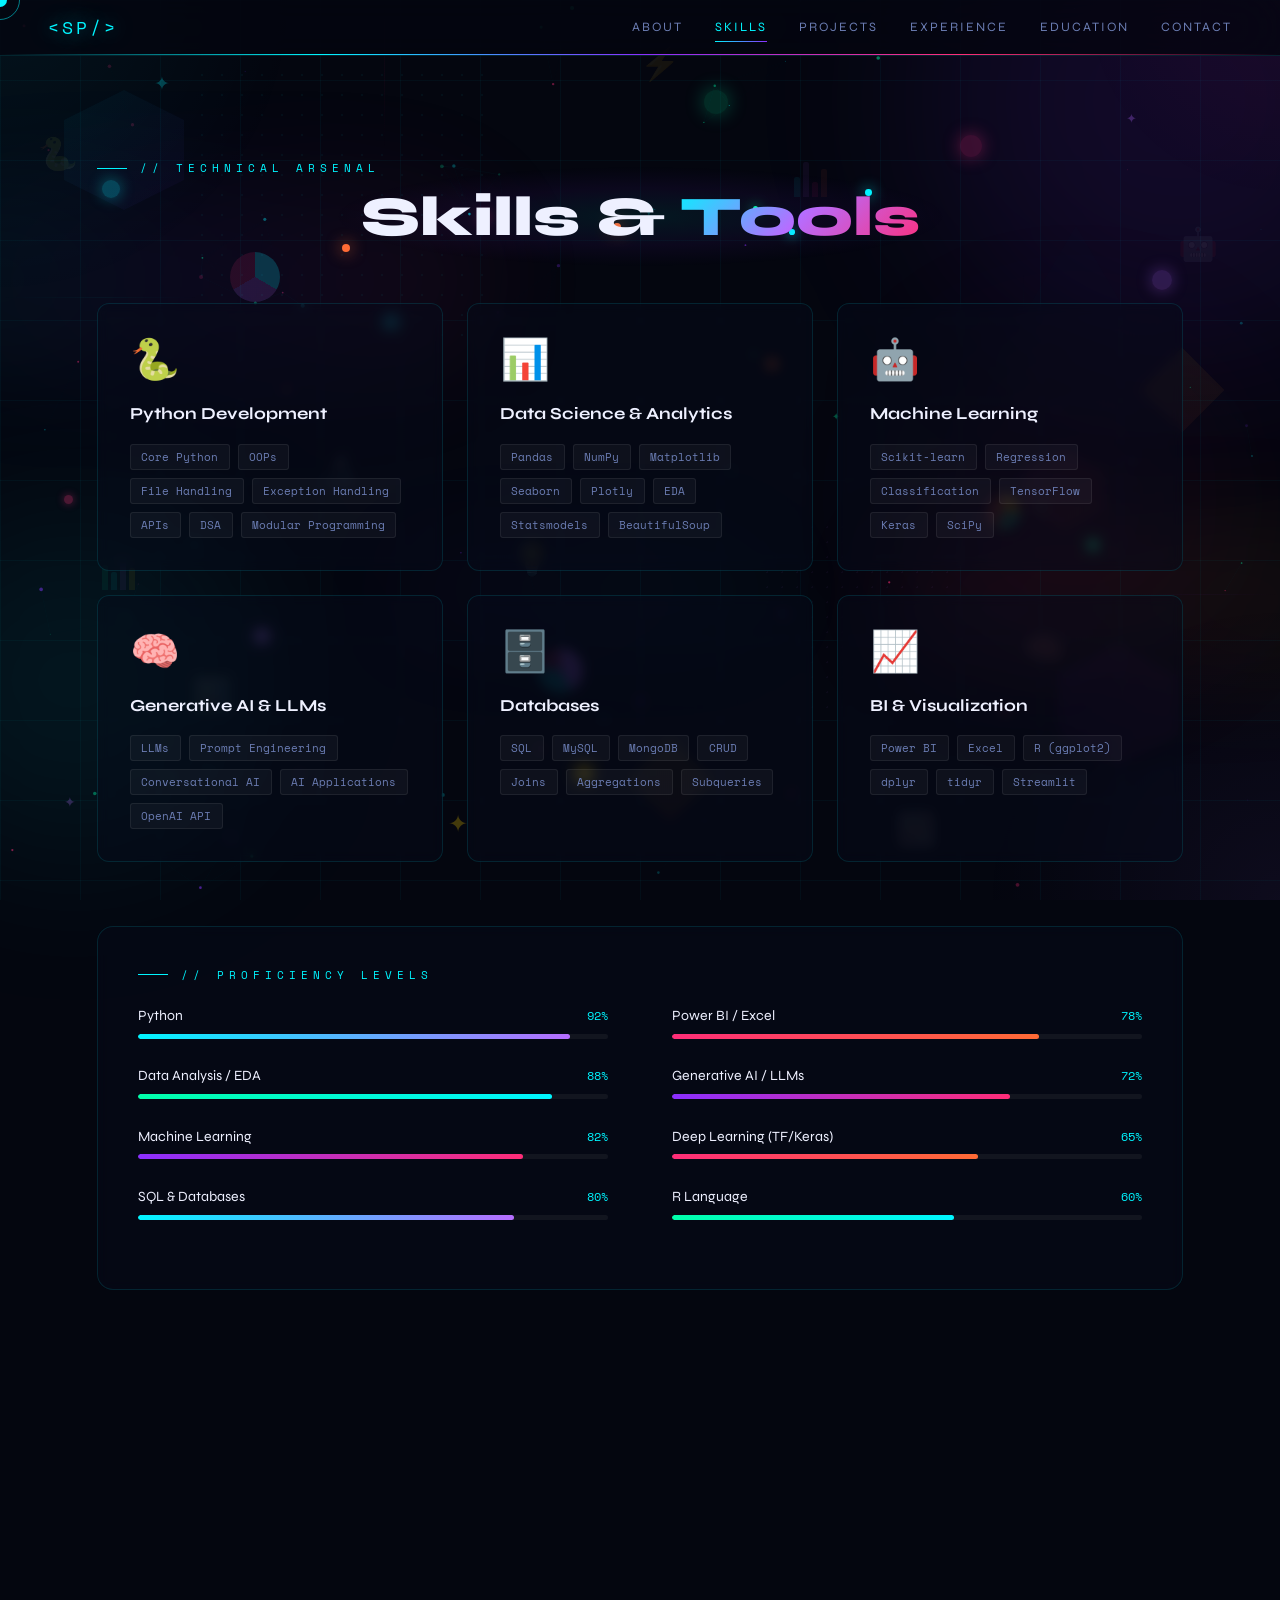
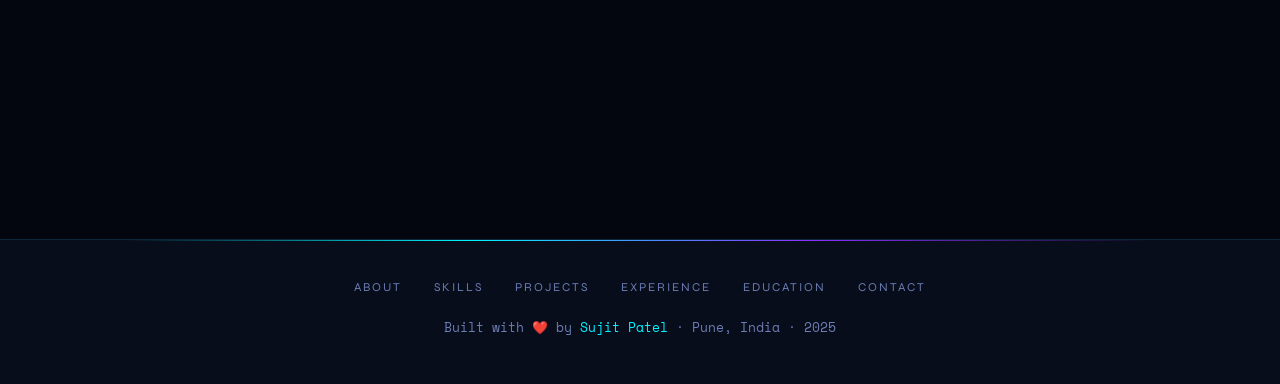
==== skills.html @ d2545fe6 "Add files via upload" ====
<!DOCTYPE html>
<html lang="en">
<head>
<meta charset="UTF-8"><meta name="viewport" content="width=device-width, initial-scale=1.0">
<title>Skills — Sujit Patel</title>
<link rel="stylesheet" href="style.css">
<style>
  .skills-grid { display:grid;grid-template-columns:repeat(auto-fit,minmax(320px,1fr));gap:1.5rem;margin-bottom:4rem; }
  .skill-card { background:var(--card);border:1px solid var(--border);border-radius:12px;padding:2rem;position:relative;overflow:hidden;transition:transform 0.4s cubic-bezier(0.16,1,0.3,1),border-color 0.3s,box-shadow 0.4s; }
  .skill-card::before { content:'';position:absolute;top:0;left:0;right:0;height:3px;background:var(--grad);transform:scaleX(0);transform-origin:left;transition:transform 0.5s cubic-bezier(0.16,1,0.3,1); }
  .skill-card:hover::before { transform:scaleX(1); }
  .skill-card:hover { transform:translateY(-8px);border-color:rgba(0,245,255,0.25);box-shadow:0 25px 70px rgba(0,0,0,0.5),0 0 30px rgba(0,245,255,0.06); }
  .skill-card[data-color="cyan"] { --grad:linear-gradient(90deg,var(--cyan),var(--violet2)); }
  .skill-card[data-color="violet"] { --grad:linear-gradient(90deg,var(--violet),var(--pink)); }
  .skill-card[data-color="pink"] { --grad:linear-gradient(90deg,var(--pink),var(--orange)); }
  .skill-icon-big { font-size:2.5rem;margin-bottom:1.2rem;display:block; }
  .skill-card h3 { font-size:1.05rem;font-weight:700;margin-bottom:1.2rem;color:var(--text); }
  .skill-tags { display:flex;flex-wrap:wrap;gap:0.5rem; }
  .s-tag { font-size:0.68rem;padding:0.25rem 0.65rem;background:rgba(255,255,255,0.04);border:1px solid rgba(255,255,255,0.07);border-radius:3px;color:var(--muted);font-family:'Space Mono',monospace;transition:border-color 0.2s,color 0.2s; }
  .s-tag:hover { border-color:rgba(0,245,255,0.3);color:var(--cyan); }

  /* Skill bars */
  .bars-section { background:rgba(8,13,28,0.6);border:1px solid var(--border);border-radius:16px;padding:2.5rem;margin-bottom:4rem; }
  .bars-grid { display:grid;grid-template-columns:1fr 1fr;gap:0 4rem; }
  .skill-bar-item { margin-bottom:1.8rem; }
  .skill-bar-header { display:flex;justify-content:space-between;align-items:center;margin-bottom:0.6rem; }
  .skill-bar-name { font-size:0.88rem;color:var(--text); }
  .skill-bar-pct { font-family:'Space Mono',monospace;font-size:0.75rem;color:var(--cyan); }
  .skill-bar-bg { background:rgba(255,255,255,0.05);border-radius:3px;height:5px;overflow:hidden; }
  .skill-bar-fill { height:5px;border-radius:3px;width:0;transition:width 1.8s cubic-bezier(0.16,1,0.3,1); }
  .fill-cyan { background:linear-gradient(90deg,var(--cyan),var(--violet2)); }
  .fill-violet { background:linear-gradient(90deg,var(--violet),var(--pink)); }
  .fill-pink { background:linear-gradient(90deg,var(--pink),var(--orange)); }
  .fill-green { background:linear-gradient(90deg,var(--green),var(--cyan)); }

  /* Hex grid visual */
  .tools-grid { display:grid;grid-template-columns:repeat(auto-fill,minmax(120px,1fr));gap:1rem; }
  .tool-item { background:rgba(8,13,28,0.8);border:1px solid var(--border);border-radius:10px;padding:1.2rem 0.8rem;text-align:center;transition:transform 0.3s,border-color 0.3s,box-shadow 0.3s;cursor:default; }
  .tool-item:hover { transform:translateY(-6px) scale(1.05);border-color:rgba(0,245,255,0.35);box-shadow:0 15px 40px rgba(0,0,0,0.4),0 0 20px rgba(0,245,255,0.1); }
  .tool-icon { font-size:1.8rem;display:block;margin-bottom:0.5rem; }
  .tool-name { font-size:0.68rem;color:var(--muted);font-family:'Space Mono',monospace;letter-spacing:1px; }

  @media(max-width:768px) { .bars-grid{grid-template-columns:1fr;} }
</style>
</head>
<body>
<div id="cursor"></div><div id="cursor-ring"></div>
<canvas id="particles"></canvas>
<!-- BACKGROUND ANIMATIONS -->
<div class="bg-ball ball1"></div><div class="bg-ball ball2"></div><div class="bg-ball ball3"></div>
<div class="bg-ball ball4"></div><div class="bg-ball ball5"></div><div class="bg-ball ball6"></div>
<div class="bg-ball ball7"></div><div class="bg-ball ball8"></div><div class="bg-ball ball9"></div><div class="bg-ball ball10"></div>
<div class="bg-icon bgi1">🐍</div><div class="bg-icon bgi2">🤖</div><div class="bg-icon bgi3">📊</div>
<div class="bg-icon bgi4">🧠</div><div class="bg-icon bgi5">⚡</div><div class="bg-icon bgi6">🔬</div>
<div class="bg-icon bgi7">📈</div><div class="bg-icon bgi8">💡</div>
<div class="bg-star star1"></div><div class="bg-star star2"></div><div class="bg-star star3"></div>
<div class="bg-star star4"></div><div class="bg-star star5"></div><div class="bg-star star6"></div>
<div class="bg-star star7"></div><div class="bg-star star8"></div>
<div class="bg-pie pie1"></div><div class="bg-pie pie2"></div><div class="bg-pie pie3"></div>
<div class="bg-bars bars1"><span></span><span></span><span></span><span></span></div>
<div class="bg-bars bars2"><span></span><span></span><span></span><span></span></div>
<div class="bg-line line1"></div><div class="bg-line line2"></div>
<div class="bg-line line3"></div><div class="bg-line line4"></div>
<div class="bg-grid"></div>
<div class="bg-shapes">
  <div class="shape shape-hex shape-hex1"></div>
  <div class="shape shape-hex shape-hex2"></div>
  <div class="shape shape-hex shape-hex3"></div>
  <div class="shape shape-tri shape-tri1"></div>
  <div class="shape shape-tri shape-tri2"></div>
  <div class="shape shape-ring shape-ring1"></div>
  <div class="shape shape-ring shape-ring2"></div>
  <div class="shape shape-diamond shape-diamond1"></div>
  <div class="shape shape-diamond shape-diamond2"></div>
  <div class="shape shape-dots"></div>
  <div class="shape shape-dots2"></div>
</div>
<div class="aurora aurora1"></div>
<div class="aurora aurora2"></div>
<div class="aurora aurora3"></div>
<div class="corner-glow corner-tl"></div>
<div class="corner-glow corner-br"></div>
<div class="corner-glow corner-tr"></div>
<div class="orb orb1"></div><div class="orb orb2"></div><div class="orb orb3"></div>
<nav>
  <div class="nav-logo" onclick="goTo('hero')">&lt;SP/&gt;</div>
  <div class="nav-links">
    <button onclick="goTo('about')">About</button><button onclick="goTo('skills')">Skills</button>
    <button onclick="goTo('projects')">Projects</button><button onclick="goTo('experience')">Experience</button>
    <button onclick="goTo('education')">Education</button><button onclick="goTo('contact')">Contact</button>
  </div>
  <button class="nav-toggle" id="menuBtn" onclick="toggleMenu(event)">☰</button>
</nav>
<div class="mobile-menu" id="mobileMenu">
  <button onclick="mobileGo('about')">About</button><button onclick="mobileGo('skills')">Skills</button>
  <button onclick="mobileGo('projects')">Projects</button><button onclick="mobileGo('experience')">Experience</button>
  <button onclick="mobileGo('education')">Education</button><button onclick="mobileGo('contact')">Contact</button>
</div>

<section style="position:relative;z-index:2;">
  <div class="section-inner">
    <div style="text-align:center;padding-top:4rem;">
      <p class="section-label reveal">// Technical Arsenal</p>
      <h1 class="section-title reveal">Skills & <span class="highlight">Tools</span></h1>
    </div>

    <div class="skills-grid">
      <div class="skill-card reveal" data-color="cyan"><span class="skill-icon-big">🐍</span><h3>Python Development</h3><div class="skill-tags"><span class="s-tag">Core Python</span><span class="s-tag">OOPs</span><span class="s-tag">File Handling</span><span class="s-tag">Exception Handling</span><span class="s-tag">APIs</span><span class="s-tag">DSA</span><span class="s-tag">Modular Programming</span></div></div>
      <div class="skill-card reveal" data-color="violet"><span class="skill-icon-big">📊</span><h3>Data Science & Analytics</h3><div class="skill-tags"><span class="s-tag">Pandas</span><span class="s-tag">NumPy</span><span class="s-tag">Matplotlib</span><span class="s-tag">Seaborn</span><span class="s-tag">Plotly</span><span class="s-tag">EDA</span><span class="s-tag">Statsmodels</span><span class="s-tag">BeautifulSoup</span></div></div>
      <div class="skill-card reveal" data-color="pink"><span class="skill-icon-big">🤖</span><h3>Machine Learning</h3><div class="skill-tags"><span class="s-tag">Scikit-learn</span><span class="s-tag">Regression</span><span class="s-tag">Classification</span><span class="s-tag">TensorFlow</span><span class="s-tag">Keras</span><span class="s-tag">SciPy</span></div></div>
      <div class="skill-card reveal" data-color="cyan"><span class="skill-icon-big">🧠</span><h3>Generative AI & LLMs</h3><div class="skill-tags"><span class="s-tag">LLMs</span><span class="s-tag">Prompt Engineering</span><span class="s-tag">Conversational AI</span><span class="s-tag">AI Applications</span><span class="s-tag">OpenAI API</span></div></div>
      <div class="skill-card reveal" data-color="violet"><span class="skill-icon-big">🗄️</span><h3>Databases</h3><div class="skill-tags"><span class="s-tag">SQL</span><span class="s-tag">MySQL</span><span class="s-tag">MongoDB</span><span class="s-tag">CRUD</span><span class="s-tag">Joins</span><span class="s-tag">Aggregations</span><span class="s-tag">Subqueries</span></div></div>
      <div class="skill-card reveal" data-color="pink"><span class="skill-icon-big">📈</span><h3>BI & Visualization</h3><div class="skill-tags"><span class="s-tag">Power BI</span><span class="s-tag">Excel</span><span class="s-tag">R (ggplot2)</span><span class="s-tag">dplyr</span><span class="s-tag">tidyr</span><span class="s-tag">Streamlit</span></div></div>
    </div>

    <!-- Skill Bars -->
    <div class="bars-section skill-bar-section reveal">
      <p class="section-label" style="margin-bottom:1.5rem;">// Proficiency Levels</p>
      <div class="bars-grid">
        <div>
          <div class="skill-bar-item"><div class="skill-bar-header"><span class="skill-bar-name">Python</span><span class="skill-bar-pct">92%</span></div><div class="skill-bar-bg"><div class="skill-bar-fill fill-cyan" data-width="92"></div></div></div>
          <div class="skill-bar-item"><div class="skill-bar-header"><span class="skill-bar-name">Data Analysis / EDA</span><span class="skill-bar-pct">88%</span></div><div class="skill-bar-bg"><div class="skill-bar-fill fill-green" data-width="88"></div></div></div>
          <div class="skill-bar-item"><div class="skill-bar-header"><span class="skill-bar-name">Machine Learning</span><span class="skill-bar-pct">82%</span></div><div class="skill-bar-bg"><div class="skill-bar-fill fill-violet" data-width="82"></div></div></div>
          <div class="skill-bar-item"><div class="skill-bar-header"><span class="skill-bar-name">SQL & Databases</span><span class="skill-bar-pct">80%</span></div><div class="skill-bar-bg"><div class="skill-bar-fill fill-cyan" data-width="80"></div></div></div>
        </div>
        <div>
          <div class="skill-bar-item"><div class="skill-bar-header"><span class="skill-bar-name">Power BI / Excel</span><span class="skill-bar-pct">78%</span></div><div class="skill-bar-bg"><div class="skill-bar-fill fill-pink" data-width="78"></div></div></div>
          <div class="skill-bar-item"><div class="skill-bar-header"><span class="skill-bar-name">Generative AI / LLMs</span><span class="skill-bar-pct">72%</span></div><div class="skill-bar-bg"><div class="skill-bar-fill fill-violet" data-width="72"></div></div></div>
          <div class="skill-bar-item"><div class="skill-bar-header"><span class="skill-bar-name">Deep Learning (TF/Keras)</span><span class="skill-bar-pct">65%</span></div><div class="skill-bar-bg"><div class="skill-bar-fill fill-pink" data-width="65"></div></div></div>
          <div class="skill-bar-item"><div class="skill-bar-header"><span class="skill-bar-name">R Language</span><span class="skill-bar-pct">60%</span></div><div class="skill-bar-bg"><div class="skill-bar-fill fill-green" data-width="60"></div></div></div>
        </div>
      </div>
    </div>

    <!-- Tools -->
    <p class="section-label reveal">// Development Tools</p>
    <h2 class="section-title reveal">Tools I <span class="highlight">Use</span></h2>
    <div class="tools-grid">
      <div class="tool-item reveal"><span class="tool-icon">🧪</span><p class="tool-name">Jupyter</p></div>
      <div class="tool-item reveal"><span class="tool-icon">🐍</span><p class="tool-name">PyCharm</p></div>
      <div class="tool-item reveal"><span class="tool-icon">💻</span><p class="tool-name">VS Code</p></div>
      <div class="tool-item reveal"><span class="tool-icon">🐍</span><p class="tool-name">Anaconda</p></div>
      <div class="tool-item reveal"><span class="tool-icon">☁️</span><p class="tool-name">Google Colab</p></div>
      <div class="tool-item reveal"><span class="tool-icon">📊</span><p class="tool-name">Power BI</p></div>
      <div class="tool-item reveal"><span class="tool-icon">📗</span><p class="tool-name">Excel</p></div>
      <div class="tool-item reveal"><span class="tool-icon">🔵</span><p class="tool-name">MySQL</p></div>
      <div class="tool-item reveal"><span class="tool-icon">🍃</span><p class="tool-name">MongoDB</p></div>
      <div class="tool-item reveal"><span class="tool-icon">🌊</span><p class="tool-name">Streamlit</p></div>
      <div class="tool-item reveal"><span class="tool-icon">📐</span><p class="tool-name">RStudio</p></div>
      <div class="tool-item reveal"><span class="tool-icon">🤖</span><p class="tool-name">Telegram API</p></div>
    </div>
  </div>
</section>

<footer>
  <div class="footer-inner">
    <div class="footer-nav">
      <button onclick="goTo('about')">About</button><button onclick="goTo('skills')">Skills</button>
      <button onclick="goTo('projects')">Projects</button><button onclick="goTo('experience')">Experience</button>
      <button onclick="goTo('education')">Education</button><button onclick="goTo('contact')">Contact</button>
    </div>
    <p>Built with ❤️ by <span>Sujit Patel</span> · Pune, India · 2025</p>
  </div>
</footer>
<script src="script.js"></script>

<script>
// ===== TITLE BACKGROUND SPARKLES =====
(function() {
  const sparkColors = ['#00f5ff','#b66dff','#ff2d78','#00ffaa','#ffd700','#ff6b35'];

  function addTitleSparks(el) {
    const count = 6;
    for (let i = 0; i < count; i++) {
      const spark = document.createElement('div');
      spark.className = 'title-spark';
      const size = Math.random() * 6 + 3;
      const color = sparkColors[Math.floor(Math.random() * sparkColors.length)];
      spark.style.cssText = `
        width:${size}px; height:${size}px;
        background:${color};
        left:${Math.random() * 110 - 5}%;
        top:${Math.random() * 120 - 10}%;
        animation-duration:${Math.random() * 3 + 2}s;
        animation-delay:-${Math.random() * 3}s;
        box-shadow: 0 0 ${size * 2}px ${color};
      `;
      el.style.position = 'relative';
      el.appendChild(spark);
    }
  }

  window.addEventListener('load', function() {
    // Add to all page titles and section titles
    document.querySelectorAll('.page-title, .section-title, .hero-name').forEach(el => {
      addTitleSparks(el);
    });
  });
})();
</script>

</body>
</html>
---- style.css ----
@import url('https://fonts.googleapis.com/css2?family=Space+Mono:wght@400;700&family=Clash+Display:wght@400;600;700&family=Syne:wght@400;600;700;800&display=swap');

*, *::before, *::after { box-sizing: border-box; margin: 0; padding: 0; }

:root {
  --bg: #04060f;
  --bg2: #080d1c;
  --bg3: #0c1428;
  --cyan: #00f5ff;
  --cyan2: #00c8d4;
  --violet: #8b2fff;
  --violet2: #b66dff;
  --pink: #ff2d78;
  --orange: #ff6b35;
  --green: #00ffaa;
  --gold: #ffd700;
  --text: #eef0ff;
  --muted: #6b7db3;
  --border: rgba(0,245,255,0.12);
  --card: rgba(8,13,28,0.55);
  --glow-cyan: 0 0 30px rgba(0,245,255,0.35), 0 0 60px rgba(0,245,255,0.15);
  --glow-violet: 0 0 30px rgba(139,47,255,0.35), 0 0 60px rgba(139,47,255,0.15);
  --glow-pink: 0 0 30px rgba(255,45,120,0.35), 0 0 60px rgba(255,45,120,0.15);
}

html { scroll-behavior: smooth; }
body { background: var(--bg); color: var(--text); font-family: 'Syne', sans-serif; overflow-x: hidden; cursor: none; min-height: 100vh; }

/* ===== CUSTOM CURSOR ===== */
#cursor { width:14px;height:14px;background:var(--cyan);border-radius:50%;position:fixed;top:0;left:0;pointer-events:none;z-index:9999;transform:translate(-50%,-50%);mix-blend-mode:screen;transition:transform 0.1s,width 0.2s,height 0.2s; }
#cursor.hover { width:40px;height:40px;background:rgba(0,245,255,0.15);border:1px solid var(--cyan); }
#cursor-ring { width:40px;height:40px;border:1px solid rgba(0,245,255,0.5);border-radius:50%;position:fixed;top:0;left:0;pointer-events:none;z-index:9998;transform:translate(-50%,-50%); }
#cursor-trail { position:fixed;top:0;left:0;pointer-events:none;z-index:9997; }

/* ===== NOISE TEXTURE OVERLAY ===== */
body::after {
  content:'';position:fixed;inset:0;
  background-image:url("data:image/svg+xml,%3Csvg viewBox='0 0 200 200' xmlns='http://www.w3.org/2000/svg'%3E%3Cfilter id='n'%3E%3CfeTurbulence type='fractalNoise' baseFrequency='0.9' numOctaves='4' stitchTiles='stitch'/%3E%3C/filter%3E%3Crect width='100%25' height='100%25' filter='url(%23n)' opacity='0.04'/%3E%3C/svg%3E");
  opacity:0.03;pointer-events:none;z-index:1;animation:noiseAnim 0.5s steps(2) infinite;
}
@keyframes noiseAnim { 0%{transform:translate(0,0)} 25%{transform:translate(-2px,2px)} 50%{transform:translate(2px,-1px)} 75%{transform:translate(-1px,1px)} 100%{transform:translate(0,0)} }

/* ===== ANIMATED BG GRID ===== */
.bg-grid {
  position:fixed;inset:0;pointer-events:none;z-index:0;
  background-image:
    linear-gradient(rgba(0,245,255,0.04) 1px,transparent 1px),
    linear-gradient(90deg,rgba(0,245,255,0.04) 1px,transparent 1px);
  background-size:80px 80px;
  animation:gridDrift 25s linear infinite;
}
@keyframes gridDrift { from{background-position:0 0}to{background-position:80px 80px} }

/* ===== FLOATING ORBS ===== */
.orb { position:fixed;border-radius:50%;filter:blur(90px);pointer-events:none;z-index:0;animation:orbFloat 15s ease-in-out infinite; }
.orb1 { width:500px;height:500px;background:rgba(139,47,255,0.1);top:-150px;right:-150px; }
.orb2 { width:350px;height:350px;background:rgba(0,245,255,0.07);bottom:5%;left:-100px;animation-delay:-6s; }
.orb3 { width:280px;height:280px;background:rgba(255,45,120,0.06);top:40%;right:5%;animation-delay:-11s; }
.orb4 { width:200px;height:200px;background:rgba(255,107,53,0.05);bottom:20%;right:20%;animation-delay:-3s; }
@keyframes orbFloat { 0%,100%{transform:translateY(0) scale(1) rotate(0deg)}33%{transform:translateY(-40px) scale(1.05) rotate(5deg)}66%{transform:translateY(20px) scale(0.97) rotate(-3deg)} }

/* ===== PARTICLES CANVAS ===== */
#particles { position:fixed;inset:0;pointer-events:none;z-index:0; }

/* ===== NAV ===== */
nav {
  position:fixed;top:0;left:0;right:0;z-index:500;
  display:flex;align-items:center;justify-content:space-between;
  padding:0.9rem 3rem;
  background:rgba(4,6,15,0.8);
  backdrop-filter:blur(30px);
  border-bottom:1px solid var(--border);
}
nav::after { content:'';position:absolute;bottom:0;left:0;right:0;height:1px;background:linear-gradient(90deg,transparent,var(--cyan),var(--violet),var(--pink),transparent);animation:navGlow 4s ease infinite; }
@keyframes navGlow { 0%,100%{opacity:0.4;transform:scaleX(0.8)}50%{opacity:1;transform:scaleX(1)} }

.nav-logo {
  font-family:'Space Mono',monospace;font-size:1.1rem;color:var(--cyan);
  letter-spacing:3px;cursor:none;
  text-shadow:0 0 20px rgba(0,245,255,0.6);
  transition:text-shadow 0.3s;
}
.nav-logo:hover { text-shadow:0 0 40px rgba(0,245,255,1),0 0 80px rgba(0,245,255,0.5); }

.nav-links { display:flex;gap:2rem; }
.nav-links button {
  background:none;border:none;color:var(--muted);
  font-family:'Syne',sans-serif;font-size:0.8rem;
  letter-spacing:2px;text-transform:uppercase;
  cursor:none;padding:0.3rem 0;position:relative;
  transition:color 0.3s;
}
.nav-links button::before {
  content:'';position:absolute;bottom:-2px;left:50%;right:50%;
  height:1px;background:linear-gradient(90deg,var(--cyan),var(--violet));
  transition:left 0.3s,right 0.3s;
}
.nav-links button:hover { color:var(--cyan); }
.nav-links button:hover::before { left:0;right:0; }
.nav-links button.active { color:var(--cyan); }
.nav-links button.active::before { left:0;right:0; }

.nav-toggle { display:none;background:none;border:1px solid var(--border);color:var(--cyan);font-size:1.2rem;cursor:none;padding:0.4rem 0.8rem;border-radius:4px;z-index:201;transition:border-color 0.2s,box-shadow 0.2s; }
.nav-toggle:hover { border-color:var(--cyan);box-shadow:var(--glow-cyan); }

/* Mobile Menu */
.mobile-menu { display:none;position:fixed;top:61px;left:0;right:0;z-index:499;background:rgba(4,6,15,0.98);backdrop-filter:blur(30px);border-bottom:1px solid var(--border);flex-direction:column;padding:2rem;gap:0; }
.mobile-menu.open { display:flex; }
.mobile-menu button { background:none;border:none;border-bottom:1px solid rgba(0,245,255,0.06);color:var(--muted);font-family:'Syne',sans-serif;font-size:0.95rem;letter-spacing:2px;text-transform:uppercase;cursor:none;padding:1rem 0;text-align:left;transition:color 0.2s,padding 0.2s; }
.mobile-menu button:hover { color:var(--cyan);padding-left:1rem; }

/* ===== SECTION BASE ===== */
section { position:relative;z-index:2; }
.section-inner { max-width:1150px;margin:0 auto;padding:6rem 2rem; }
.section-label { font-family:'Space Mono',monospace;font-size:0.68rem;color:var(--cyan);letter-spacing:5px;text-transform:uppercase;margin-bottom:0.6rem;display:flex;align-items:center;gap:0.8rem; }
.section-label::before { content:'';width:30px;height:1px;background:var(--cyan); }
.section-title { font-size:clamp(2.2rem,4.5vw,3.5rem);font-weight:800;margin-bottom:3.5rem;position:relative;display:inline-block;line-height:1.1; }
.section-title .highlight { background:linear-gradient(135deg,var(--cyan),var(--violet2),var(--pink));-webkit-background-clip:text;-webkit-text-fill-color:transparent;background-clip:text; }

/* ===== WAVE DIVIDERS ===== */
.wave-sep { position:relative;z-index:3;line-height:0;overflow:hidden;height:100px; }
.wave-sep svg { position:absolute;bottom:0;width:200%;height:100%; }
.wave-sep .w1 { animation:waveSweep 8s linear infinite; }
.wave-sep .w2 { animation:waveSweep 12s linear infinite reverse;opacity:0.5; }
@keyframes waveSweep { from{transform:translateX(0)}to{transform:translateX(-50%)} }

/* ===== REVEAL ANIMATIONS ===== */
.reveal { opacity:0;transform:translateY(50px);transition:opacity 0.9s cubic-bezier(0.16,1,0.3,1),transform 0.9s cubic-bezier(0.16,1,0.3,1); }
.reveal.visible { opacity:1;transform:translateY(0); }
.reveal-left { opacity:0;transform:translateX(-60px);transition:opacity 0.9s cubic-bezier(0.16,1,0.3,1),transform 0.9s cubic-bezier(0.16,1,0.3,1); }
.reveal-left.visible { opacity:1;transform:translateX(0); }
.reveal-right { opacity:0;transform:translateX(60px);transition:opacity 0.9s cubic-bezier(0.16,1,0.3,1),transform 0.9s cubic-bezier(0.16,1,0.3,1); }
.reveal-right.visible { opacity:1;transform:translateX(0); }
.reveal-scale { opacity:0;transform:scale(0.85);transition:opacity 0.9s cubic-bezier(0.16,1,0.3,1),transform 0.9s cubic-bezier(0.16,1,0.3,1); }
.reveal-scale.visible { opacity:1;transform:scale(1); }

/* ===== BUTTONS ===== */
.btn-primary {
  background:linear-gradient(135deg,var(--cyan),var(--violet));
  color:#fff;border:none;padding:1rem 2.5rem;border-radius:4px;
  font-family:'Syne',sans-serif;font-size:0.9rem;font-weight:700;
  letter-spacing:2px;text-transform:uppercase;cursor:none;
  transition:transform 0.3s,box-shadow 0.3s;
  box-shadow:0 0 20px rgba(0,245,255,0.2);
  position:relative;overflow:hidden;display:inline-block;
}
.btn-primary::before { content:'';position:absolute;inset:0;background:linear-gradient(135deg,var(--violet),var(--pink));opacity:0;transition:opacity 0.3s; }
.btn-primary:hover { transform:translateY(-3px) scale(1.02);box-shadow:0 0 50px rgba(0,245,255,0.5),0 20px 40px rgba(0,0,0,0.4); }
.btn-primary:hover::before { opacity:1; }
.btn-primary span { position:relative;z-index:1; }

.btn-outline {
  background:transparent;color:var(--cyan);
  border:1px solid rgba(0,245,255,0.4);
  padding:1rem 2.5rem;border-radius:4px;
  font-family:'Syne',sans-serif;font-size:0.9rem;
  font-weight:700;letter-spacing:2px;text-transform:uppercase;
  cursor:none;transition:all 0.3s;display:inline-block;
  position:relative;overflow:hidden;
}
.btn-outline::before { content:'';position:absolute;inset:0;background:linear-gradient(135deg,rgba(0,245,255,0.1),rgba(139,47,255,0.1));opacity:0;transition:opacity 0.3s; }
.btn-outline:hover { border-color:var(--cyan);box-shadow:var(--glow-cyan);transform:translateY(-3px); }
.btn-outline:hover::before { opacity:1; }

/* ===== GLITCH TEXT ===== */
.glitch { position:relative; }
.glitch::before,.glitch::after { content:attr(data-text);position:absolute;top:0;left:0;width:100%;height:100%; }
.glitch::before { color:var(--cyan);animation:glitch1 4s infinite;clip-path:polygon(0 0,100% 0,100% 45%,0 45%);transform:translateX(-3px); }
.glitch::after { color:var(--pink);animation:glitch2 4s infinite;clip-path:polygon(0 55%,100% 55%,100% 100%,0 100%);transform:translateX(3px); }
@keyframes glitch1 { 0%,90%,100%{opacity:0;transform:translateX(0)}92%{opacity:0.6;transform:translateX(-4px)}94%{opacity:0;transform:translateX(4px)}96%{opacity:0.6;transform:translateX(-2px)}98%{opacity:0} }
@keyframes glitch2 { 0%,90%,100%{opacity:0;transform:translateX(0)}93%{opacity:0.6;transform:translateX(4px)}95%{opacity:0;transform:translateX(-4px)}97%{opacity:0.6;transform:translateX(2px)}99%{opacity:0} }

/* ===== CARD BASE ===== */
.card {
  background:var(--card);border:1px solid var(--border);
  border-radius:12px;padding:2rem;
  position:relative;overflow:hidden;
  transition:transform 0.4s cubic-bezier(0.16,1,0.3,1),border-color 0.3s,box-shadow 0.4s;
}
.card::before { content:'';position:absolute;inset:0;background:linear-gradient(135deg,rgba(0,245,255,0.03),rgba(139,47,255,0.03));opacity:0;transition:opacity 0.3s; }
.card:hover { transform:translateY(-10px) rotateX(2deg);border-color:rgba(0,245,255,0.3);box-shadow:0 30px 80px rgba(0,0,0,0.5),0 0 30px rgba(0,245,255,0.08); }
.card:hover::before { opacity:1; }

/* card top glow bar */
.card::after { content:'';position:absolute;top:0;left:0;right:0;height:2px;background:linear-gradient(90deg,var(--cyan),var(--violet),var(--pink));transform:scaleX(0);transform-origin:left;transition:transform 0.5s cubic-bezier(0.16,1,0.3,1); }
.card:hover::after { transform:scaleX(1); }

/* ===== TAGS ===== */
.tag { font-size:0.68rem;padding:0.25rem 0.7rem;border-radius:3px;font-family:'Space Mono',monospace;letter-spacing:1px; }
.tag-cyan { background:rgba(0,245,255,0.08);color:var(--cyan);border:1px solid rgba(0,245,255,0.2); }
.tag-violet { background:rgba(182,109,255,0.08);color:var(--violet2);border:1px solid rgba(182,109,255,0.2); }
.tag-orange { background:rgba(255,107,53,0.08);color:var(--orange);border:1px solid rgba(255,107,53,0.2); }
.tag-green { background:rgba(0,255,170,0.08);color:var(--green);border:1px solid rgba(0,255,170,0.2); }
.tag-pink { background:rgba(255,45,120,0.08);color:var(--pink);border:1px solid rgba(255,45,120,0.2); }

/* ===== FOOTER ===== */
footer { background:var(--bg2);border-top:1px solid var(--border);padding:2.5rem;text-align:center;position:relative;z-index:2; }
footer::before { content:'';position:absolute;top:0;left:10%;right:10%;height:1px;background:linear-gradient(90deg,transparent,var(--cyan),var(--violet),transparent); }
.footer-inner p { color:var(--muted);font-size:0.8rem;font-family:'Space Mono',monospace;margin-bottom:0.4rem; }
.footer-inner span { color:var(--cyan); }
.footer-nav { display:flex;gap:2rem;justify-content:center;margin-bottom:1.5rem;flex-wrap:wrap; }
.footer-nav button { background:none;border:none;color:var(--muted);font-family:'Syne',sans-serif;font-size:0.75rem;letter-spacing:2px;text-transform:uppercase;cursor:none;transition:color 0.2s; }
.footer-nav button:hover { color:var(--cyan); }

/* ===== ANIMATIONS ===== */
@keyframes fadeInDown { from{opacity:0;transform:translateY(-30px)}to{opacity:1;transform:translateY(0)} }
@keyframes fadeInUp { from{opacity:0;transform:translateY(40px)}to{opacity:1;transform:translateY(0)} }
@keyframes fadeIn { from{opacity:0}to{opacity:1} }
@keyframes pulse { 0%,100%{opacity:1}50%{opacity:0.5} }
@keyframes spin { from{transform:rotate(0deg)}to{transform:rotate(360deg)} }
@keyframes spinReverse { from{transform:rotate(0deg)}to{transform:rotate(-360deg)} }
@keyframes float { 0%,100%{transform:translateY(0)}50%{transform:translateY(-15px)} }
@keyframes scanline { 0%{top:-100%}100%{top:200%} }
@keyframes borderFlow { 0%{background-position:0% 50%}50%{background-position:100% 50%}100%{background-position:0% 50%} }
@keyframes blink { 50%{opacity:0} }

/* ===== TYPING CURSOR ===== */
.cursor-blink { animation:blink 0.8s step-end infinite; }
.typed-text { font-family:'Space Mono',monospace;color:var(--cyan);font-size:1.1rem; }

/* ===== SCROLL INDICATOR ===== */
.scroll-indicator { position:absolute;bottom:2.5rem;left:50%;transform:translateX(-50%);display:flex;flex-direction:column;align-items:center;gap:10px;color:var(--muted);font-size:0.65rem;letter-spacing:3px;text-transform:uppercase;animation:fadeIn 1s 2s ease both; }
.scroll-mouse { width:24px;height:38px;border:1.5px solid rgba(0,245,255,0.4);border-radius:12px;display:flex;justify-content:center;padding-top:6px; }
.scroll-dot { width:4px;height:8px;background:var(--cyan);border-radius:2px;animation:scrollDot 2s ease infinite; }
@keyframes scrollDot { 0%{transform:translateY(0);opacity:1}100%{transform:translateY(12px);opacity:0} }

/* ===== RESPONSIVE ===== */
@media(max-width:768px) {
  nav{padding:1rem 1.5rem;}
  .nav-links{display:none!important;}
  .nav-toggle{display:block;}
  .section-inner{padding:4rem 1.5rem;}
}

/* ===== EXTRA BG ANIMATIONS (all pages) ===== */

/* Floating geometric shapes */
.bg-shapes { position:fixed;inset:0;pointer-events:none;z-index:0;overflow:hidden; }
.shape { position:absolute;opacity:0.04; }

/* Hexagon */
.shape-hex { width:120px;height:120px;background:linear-gradient(135deg,var(--cyan),var(--violet));clip-path:polygon(50% 0%,100% 25%,100% 75%,50% 100%,0% 75%,0% 25%); }
.shape-hex1 { top:10%;left:5%;animation:shapeFloat1 18s ease-in-out infinite; }
.shape-hex2 { bottom:15%;right:8%;animation:shapeFloat2 22s ease-in-out infinite;background:linear-gradient(135deg,var(--violet),var(--pink)); }
.shape-hex3 { top:50%;left:80%;animation:shapeFloat1 26s ease-in-out infinite reverse;width:80px;height:80px;background:linear-gradient(135deg,var(--pink),var(--orange)); }

/* Triangle */
.shape-tri { width:0;height:0;border-left:50px solid transparent;border-right:50px solid transparent;border-bottom:86px solid; }
.shape-tri1 { border-bottom-color:rgba(0,245,255,0.15);top:25%;right:12%;animation:shapeSpin 30s linear infinite; }
.shape-tri2 { border-bottom-color:rgba(182,109,255,0.12);bottom:30%;left:10%;animation:shapeSpin 40s linear infinite reverse;transform:scale(0.7); }

/* Circle rings */
.shape-ring { border-radius:50%;border:1px solid; }
.shape-ring1 { width:200px;height:200px;border-color:rgba(0,245,255,0.08);top:60%;left:2%;animation:shapeFloat2 20s ease-in-out infinite; }
.shape-ring2 { width:150px;height:150px;border-color:rgba(255,45,120,0.08);top:5%;right:20%;animation:shapeFloat1 24s ease-in-out infinite; }

/* Diamond */
.shape-diamond { width:60px;height:60px;background:linear-gradient(135deg,var(--gold),var(--orange));transform:rotate(45deg);opacity:0.05; }
.shape-diamond1 { top:40%;left:90%;animation:shapeFloat1 16s ease-in-out infinite; }
.shape-diamond2 { bottom:10%;left:50%;animation:shapeFloat2 28s ease-in-out infinite; }

/* Dot grid pattern */
.shape-dots { width:300px;height:300px;background-image:radial-gradient(circle,rgba(0,245,255,0.15) 1px,transparent 1px);background-size:20px 20px;top:5%;left:15%;animation:shapeFloat2 35s ease-in-out infinite;opacity:0.3; }
.shape-dots2 { width:200px;height:200px;background-image:radial-gradient(circle,rgba(182,109,255,0.15) 1px,transparent 1px);background-size:15px 15px;bottom:20%;right:25%;animation:shapeFloat1 30s ease-in-out infinite;opacity:0.3; }

@keyframes shapeFloat1 { 0%,100%{transform:translateY(0) rotate(0deg)}33%{transform:translateY(-25px) rotate(10deg)}66%{transform:translateY(15px) rotate(-5deg)} }
@keyframes shapeFloat2 { 0%,100%{transform:translateY(0) rotate(0deg)}33%{transform:translateY(20px) rotate(-8deg)}66%{transform:translateY(-15px) rotate(12deg)} }
@keyframes shapeSpin { from{transform:rotate(0deg)}to{transform:rotate(360deg)} }

/* Aurora/glow streaks */
.aurora { position:fixed;pointer-events:none;z-index:0;opacity:0.06;filter:blur(60px); }
.aurora1 { width:600px;height:200px;background:linear-gradient(90deg,var(--cyan),var(--violet),var(--pink));top:20%;left:-100px;border-radius:100px;animation:auroraMove 15s ease-in-out infinite; }
.aurora2 { width:500px;height:150px;background:linear-gradient(90deg,var(--pink),var(--orange),var(--gold));bottom:25%;right:-100px;border-radius:100px;animation:auroraMove 20s ease-in-out infinite reverse; }
.aurora3 { width:400px;height:100px;background:linear-gradient(90deg,var(--violet),var(--cyan));top:60%;left:30%;border-radius:100px;animation:auroraMove 25s ease-in-out infinite;opacity:0.04; }
@keyframes auroraMove { 0%,100%{transform:translateX(0) scaleY(1)}50%{transform:translateX(80px) scaleY(1.5)} }

/* Glowing corner accents */
.corner-glow { position:fixed;pointer-events:none;z-index:0; }
.corner-tl { top:0;left:0;width:300px;height:300px;background:radial-gradient(circle at top left,rgba(0,245,255,0.06),transparent 70%); }
.corner-br { bottom:0;right:0;width:300px;height:300px;background:radial-gradient(circle at bottom right,rgba(182,109,255,0.06),transparent 70%); }
.corner-tr { top:0;right:0;width:200px;height:200px;background:radial-gradient(circle at top right,rgba(255,45,120,0.05),transparent 70%); }

/* ===== RICH BACKGROUND ANIMATIONS — ALL PAGES ===== */

/* Floating balls/bubbles */
.bg-ball { position:fixed;border-radius:50%;pointer-events:none;z-index:0;animation:ballFloat linear infinite; }
.ball1  { width:18px;height:18px;background:rgba(0,245,255,0.25);left:8%;top:20%;animation-duration:12s;animation-delay:0s;box-shadow:0 0 15px rgba(0,245,255,0.4); }
.ball2  { width:12px;height:12px;background:rgba(182,109,255,0.3);left:20%;top:70%;animation-duration:17s;animation-delay:-4s;box-shadow:0 0 12px rgba(182,109,255,0.5); }
.ball3  { width:22px;height:22px;background:rgba(255,45,120,0.2);left:75%;top:15%;animation-duration:14s;animation-delay:-2s;box-shadow:0 0 18px rgba(255,45,120,0.4); }
.ball4  { width:10px;height:10px;background:rgba(0,255,170,0.35);left:85%;top:60%;animation-duration:19s;animation-delay:-6s;box-shadow:0 0 10px rgba(0,255,170,0.5); }
.ball5  { width:16px;height:16px;background:rgba(255,215,0,0.25);left:45%;top:85%;animation-duration:13s;animation-delay:-1s;box-shadow:0 0 14px rgba(255,215,0,0.4); }
.ball6  { width:8px;height:8px;background:rgba(255,107,53,0.3);left:60%;top:40%;animation-duration:16s;animation-delay:-8s;box-shadow:0 0 8px rgba(255,107,53,0.5); }
.ball7  { width:14px;height:14px;background:rgba(0,245,255,0.2);left:30%;top:35%;animation-duration:20s;animation-delay:-3s;box-shadow:0 0 12px rgba(0,245,255,0.3); }
.ball8  { width:20px;height:20px;background:rgba(182,109,255,0.2);left:90%;top:30%;animation-duration:11s;animation-delay:-9s;box-shadow:0 0 16px rgba(182,109,255,0.35); }
.ball9  { width:9px;height:9px;background:rgba(255,45,120,0.3);left:5%;top:55%;animation-duration:15s;animation-delay:-5s;box-shadow:0 0 9px rgba(255,45,120,0.4); }
.ball10 { width:24px;height:24px;background:rgba(0,255,170,0.15);left:55%;top:10%;animation-duration:18s;animation-delay:-7s;box-shadow:0 0 20px rgba(0,255,170,0.3); }

@keyframes ballFloat {
  0%   { transform:translateY(0) translateX(0) scale(1); opacity:0.6; }
  25%  { transform:translateY(-40px) translateX(15px) scale(1.1); opacity:1; }
  50%  { transform:translateY(-80px) translateX(-10px) scale(0.9); opacity:0.7; }
  75%  { transform:translateY(-120px) translateX(20px) scale(1.05); opacity:0.5; }
  100% { transform:translateY(-160px) translateX(0) scale(1); opacity:0; }
}

/* Floating tech/data icons */
.bg-icon { position:fixed;pointer-events:none;z-index:0;opacity:0.07;font-size:2rem;animation:iconDrift ease-in-out infinite; }
.bgi1  { left:3%;top:15%;animation-duration:18s;animation-delay:0s; }
.bgi2  { left:92%;top:25%;animation-duration:22s;animation-delay:-4s; }
.bgi3  { left:15%;top:75%;animation-duration:16s;animation-delay:-2s; }
.bgi4  { left:80%;top:70%;animation-duration:20s;animation-delay:-8s; }
.bgi5  { left:50%;top:5%;animation-duration:24s;animation-delay:-6s; }
.bgi6  { left:25%;top:50%;animation-duration:14s;animation-delay:-3s; }
.bgi7  { left:70%;top:90%;animation-duration:19s;animation-delay:-10s; }
.bgi8  { left:40%;top:60%;animation-duration:17s;animation-delay:-1s; }

@keyframes iconDrift {
  0%,100% { transform:translateY(0) rotate(0deg) scale(1); }
  33%     { transform:translateY(-30px) rotate(15deg) scale(1.1); }
  66%     { transform:translateY(20px) rotate(-10deg) scale(0.95); }
}

/* Floating SVG stars */
.bg-star { position:fixed;pointer-events:none;z-index:0;animation:starPulse ease-in-out infinite; }
.bg-star::before { content:'✦';font-size:var(--sz,1rem);color:var(--sc,rgba(0,245,255,0.2)); }
.star1 { left:12%;top:8%;--sz:1.2rem;--sc:rgba(0,245,255,0.25);animation-duration:6s;animation-delay:0s; }
.star2 { left:88%;top:12%;--sz:0.8rem;--sc:rgba(182,109,255,0.3);animation-duration:8s;animation-delay:-2s; }
.star3 { left:35%;top:90%;--sz:1.5rem;--sc:rgba(255,215,0,0.25);animation-duration:7s;animation-delay:-1s; }
.star4 { left:65%;top:45%;--sz:0.6rem;--sc:rgba(0,255,170,0.3);animation-duration:9s;animation-delay:-4s; }
.star5 { left:78%;top:78%;--sz:1rem;--sc:rgba(255,45,120,0.25);animation-duration:5s;animation-delay:-3s; }
.star6 { left:22%;top:42%;--sz:0.7rem;--sc:rgba(255,107,53,0.3);animation-duration:10s;animation-delay:-5s; }
.star7 { left:50%;top:22%;--sz:1.3rem;--sc:rgba(0,245,255,0.2);animation-duration:7s;animation-delay:-2.5s; }
.star8 { left:5%;top:88%;--sz:0.9rem;--sc:rgba(182,109,255,0.25);animation-duration:8s;animation-delay:-6s; }

@keyframes starPulse {
  0%,100% { transform:scale(1) rotate(0deg); opacity:0.6; }
  50%      { transform:scale(1.6) rotate(45deg); opacity:1; }
}

/* Mini pie-chart circles (CSS only) */
.bg-pie { position:fixed;pointer-events:none;z-index:0;border-radius:50%;animation:pieSpin linear infinite; }
.pie1 { width:50px;height:50px;left:18%;top:28%;background:conic-gradient(rgba(0,245,255,0.2) 120deg,rgba(182,109,255,0.15) 120deg 240deg,rgba(255,45,120,0.12) 240deg);animation-duration:20s;animation-delay:0s; }
.pie2 { width:35px;height:35px;left:77%;top:55%;background:conic-gradient(rgba(255,215,0,0.18) 90deg,rgba(0,255,170,0.15) 90deg 200deg,rgba(255,107,53,0.12) 200deg);animation-duration:28s;animation-delay:-8s;animation-direction:reverse; }
.pie3 { width:45px;height:45px;left:42%;top:72%;background:conic-gradient(rgba(182,109,255,0.2) 150deg,rgba(0,245,255,0.12) 150deg 280deg,rgba(255,45,120,0.1) 280deg);animation-duration:24s;animation-delay:-4s; }

@keyframes pieSpin { from{transform:rotate(0deg)}to{transform:rotate(360deg)} }

/* Glowing data bars (mini bar charts) */
.bg-bars { position:fixed;pointer-events:none;z-index:0;display:flex;align-items:flex-end;gap:3px;opacity:0.06;animation:barsPulse ease-in-out infinite; }
.bg-bars span { display:block;width:6px;border-radius:2px 2px 0 0; }
.bars1 { left:62%;top:18%;animation-duration:5s;animation-delay:0s; }
.bars1 span:nth-child(1){height:20px;background:var(--cyan);}
.bars1 span:nth-child(2){height:35px;background:var(--violet2);}
.bars1 span:nth-child(3){height:15px;background:var(--pink);}
.bars1 span:nth-child(4){height:28px;background:var(--orange);}
.bars2 { left:8%;top:62%;animation-duration:7s;animation-delay:-2s; }
.bars2 span:nth-child(1){height:25px;background:var(--green);}
.bars2 span:nth-child(2){height:18px;background:var(--cyan);}
.bars2 span:nth-child(3){height:32px;background:var(--violet2);}
.bars2 span:nth-child(4){height:22px;background:var(--gold);}

@keyframes barsPulse {
  0%,100% { transform:scaleY(1); opacity:0.06; }
  50%      { transform:scaleY(1.3); opacity:0.1; }
}

/* Network node lines */
.bg-network { position:fixed;inset:0;pointer-events:none;z-index:0; }

/* Zigzag lines */
.bg-line { position:fixed;pointer-events:none;z-index:0;opacity:0.04;animation:lineDrift ease-in-out infinite; }
.line1 { width:200px;height:1px;background:linear-gradient(90deg,transparent,var(--cyan),transparent);top:33%;left:0;animation-duration:15s;animation-delay:0s; }
.line2 { width:150px;height:1px;background:linear-gradient(90deg,transparent,var(--violet),transparent);top:66%;right:0;animation-duration:18s;animation-delay:-5s; }
.line3 { width:1px;height:150px;background:linear-gradient(180deg,transparent,var(--pink),transparent);left:30%;top:0;animation-duration:12s;animation-delay:-3s; }
.line4 { width:1px;height:200px;background:linear-gradient(180deg,transparent,var(--green),transparent);right:20%;top:30%;animation-duration:20s;animation-delay:-7s; }

@keyframes lineDrift {
  0%,100% { opacity:0.04;transform:translateX(0) translateY(0); }
  50%      { opacity:0.09;transform:translateX(30px) translateY(-20px); }
}


/* ===== CARDS TRANSPARENT — bg animations visible through ===== */
.skill-card,
.project-card,
.edu-card,
.cert-card,
.info-card,
.soft-card,
.tool-item,
.timeline-card,
.c-card,
.contact-form-wrap,
.bars-section {
  background: rgba(8,13,28,0.45) !important;
  backdrop-filter: blur(6px);
  -webkit-backdrop-filter: blur(6px);
}

/* Slightly more opaque on hover so text stays readable */
.skill-card:hover,
.project-card:hover,
.edu-card:hover,
.cert-card:hover,
.info-card:hover,
.soft-card:hover,
.tool-item:hover,
.timeline-card:hover,
.c-card:hover {
  background: rgba(8,13,28,0.65) !important;
}

/* ===== PAGE TITLE BACKGROUND ANIMATION ===== */
.page-title, .section-title, .hero-name {
  position: relative;
}

/* Glowing animated halo behind page titles */
.page-title::after,
.section-title::after {
  content: '';
  position: absolute;
  inset: -20px -30px;
  background: radial-gradient(ellipse at center,
    rgba(0,245,255,0.08) 0%,
    rgba(139,47,255,0.06) 40%,
    transparent 70%
  );
  border-radius: 50%;
  z-index: -1;
  animation: titleHalo 4s ease-in-out infinite;
  pointer-events: none;
}

@keyframes titleHalo {
  0%,100% {
    opacity: 0.6;
    transform: scale(1);
    background: radial-gradient(ellipse at center,rgba(0,245,255,0.08) 0%,rgba(139,47,255,0.06) 40%,transparent 70%);
  }
  33% {
    opacity: 1;
    transform: scale(1.05);
    background: radial-gradient(ellipse at center,rgba(182,109,255,0.1) 0%,rgba(255,45,120,0.06) 40%,transparent 70%);
  }
  66% {
    opacity: 0.7;
    transform: scale(0.97);
    background: radial-gradient(ellipse at center,rgba(255,215,0,0.07) 0%,rgba(0,245,255,0.05) 40%,transparent 70%);
  }
}

/* Floating mini particles behind titles */
.title-wrap {
  position: relative;
  display: inline-block;
}

/* Animated sparkle dots near titles — injected via JS */
.title-spark {
  position: absolute;
  border-radius: 50%;
  pointer-events: none;
  z-index: -1;
  animation: sparkFloat ease-in-out infinite;
}
@keyframes sparkFloat {
  0%,100% { transform: translateY(0) scale(1); opacity: 0.5; }
  50%      { transform: translateY(-15px) scale(1.3); opacity: 1; }
}

/* Title text shimmer on hover */
.section-title:hover .highlight,
.page-title:hover span {
  filter: brightness(1.3) drop-shadow(0 0 8px currentColor);
  transition: filter 0.3s;
}
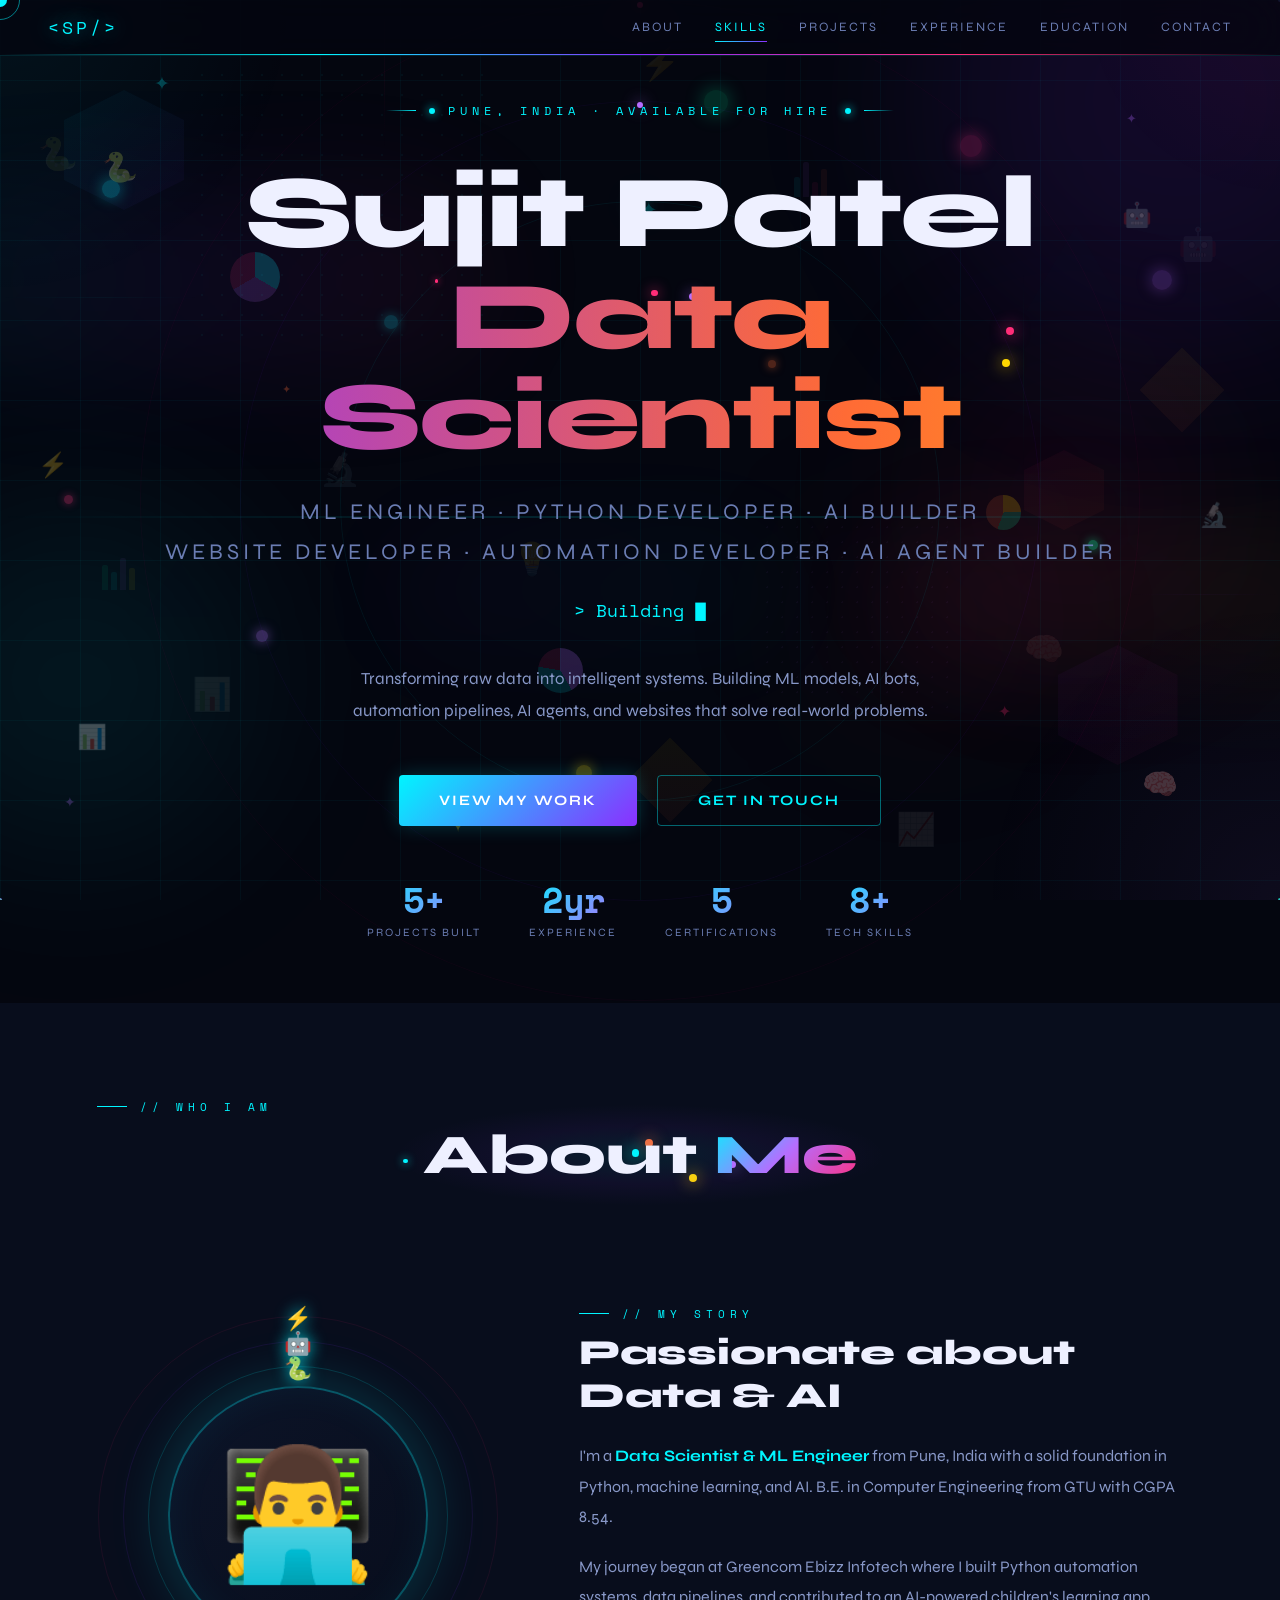
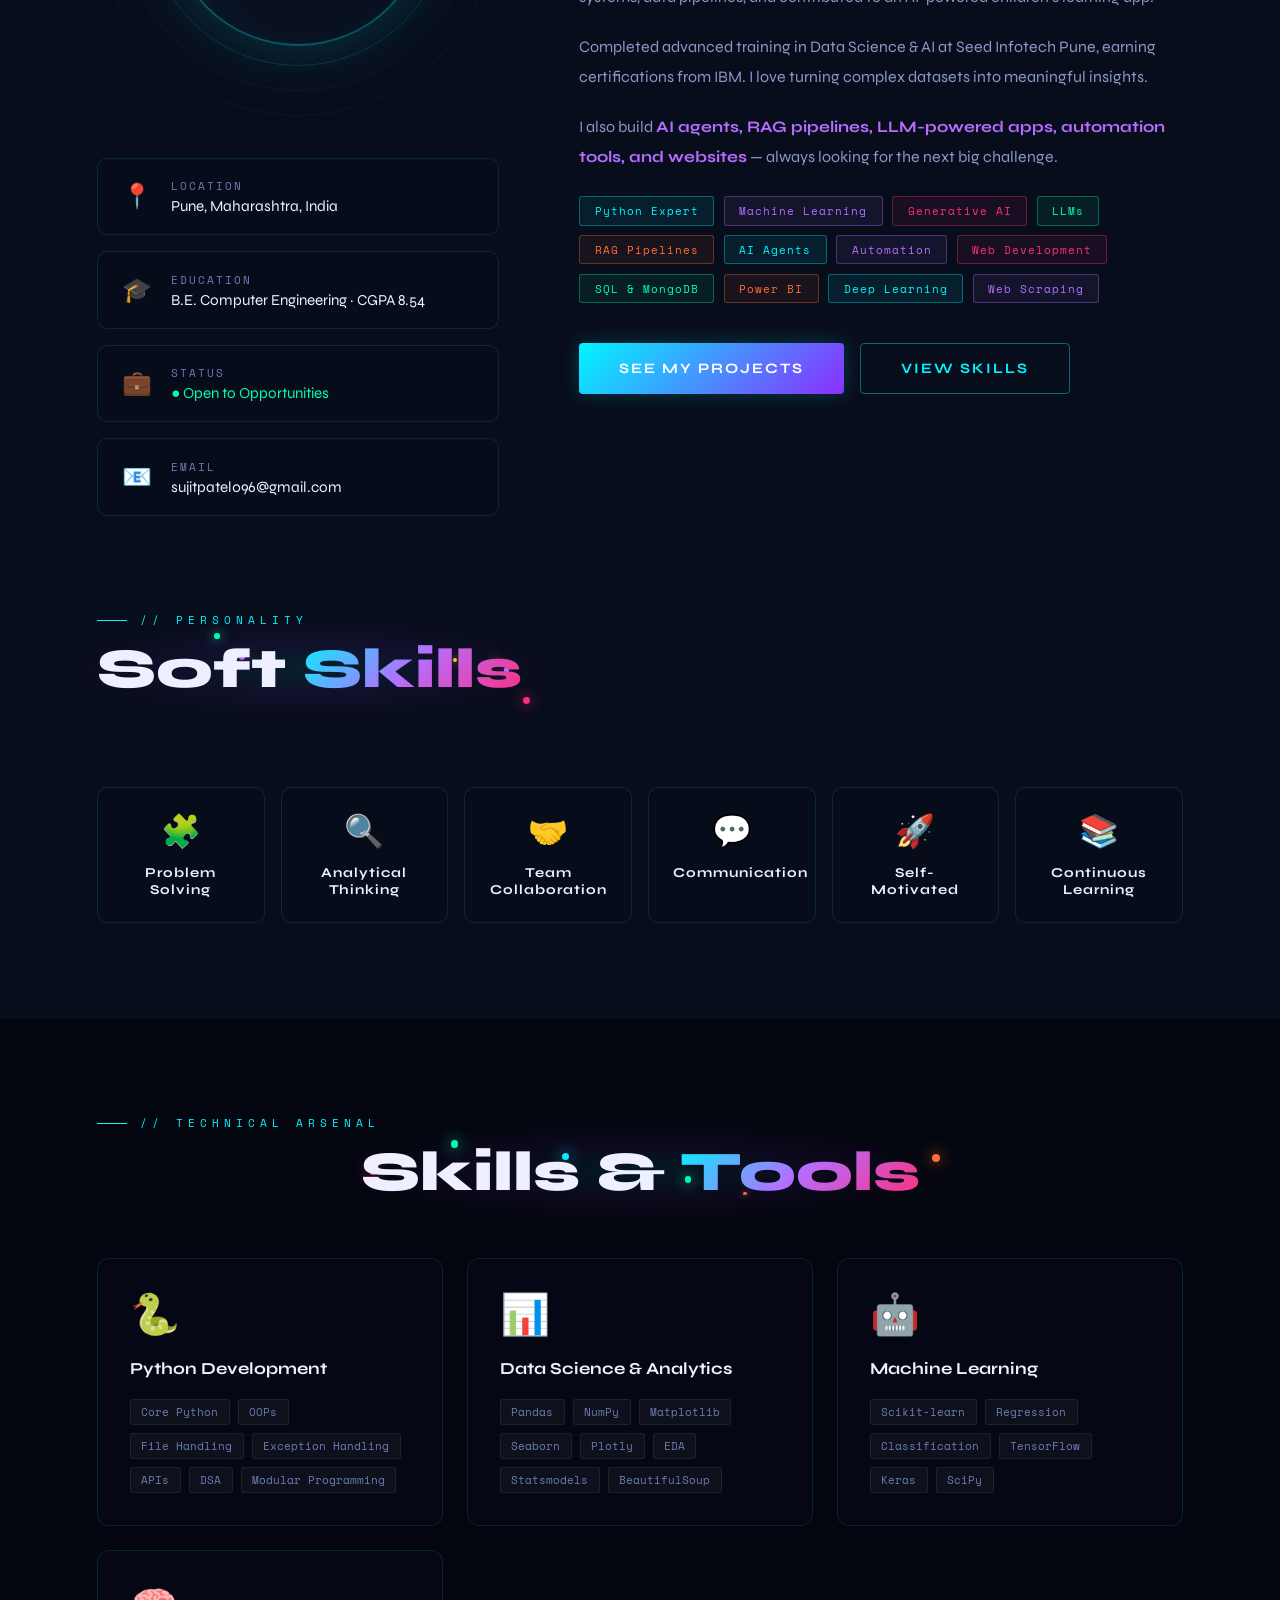
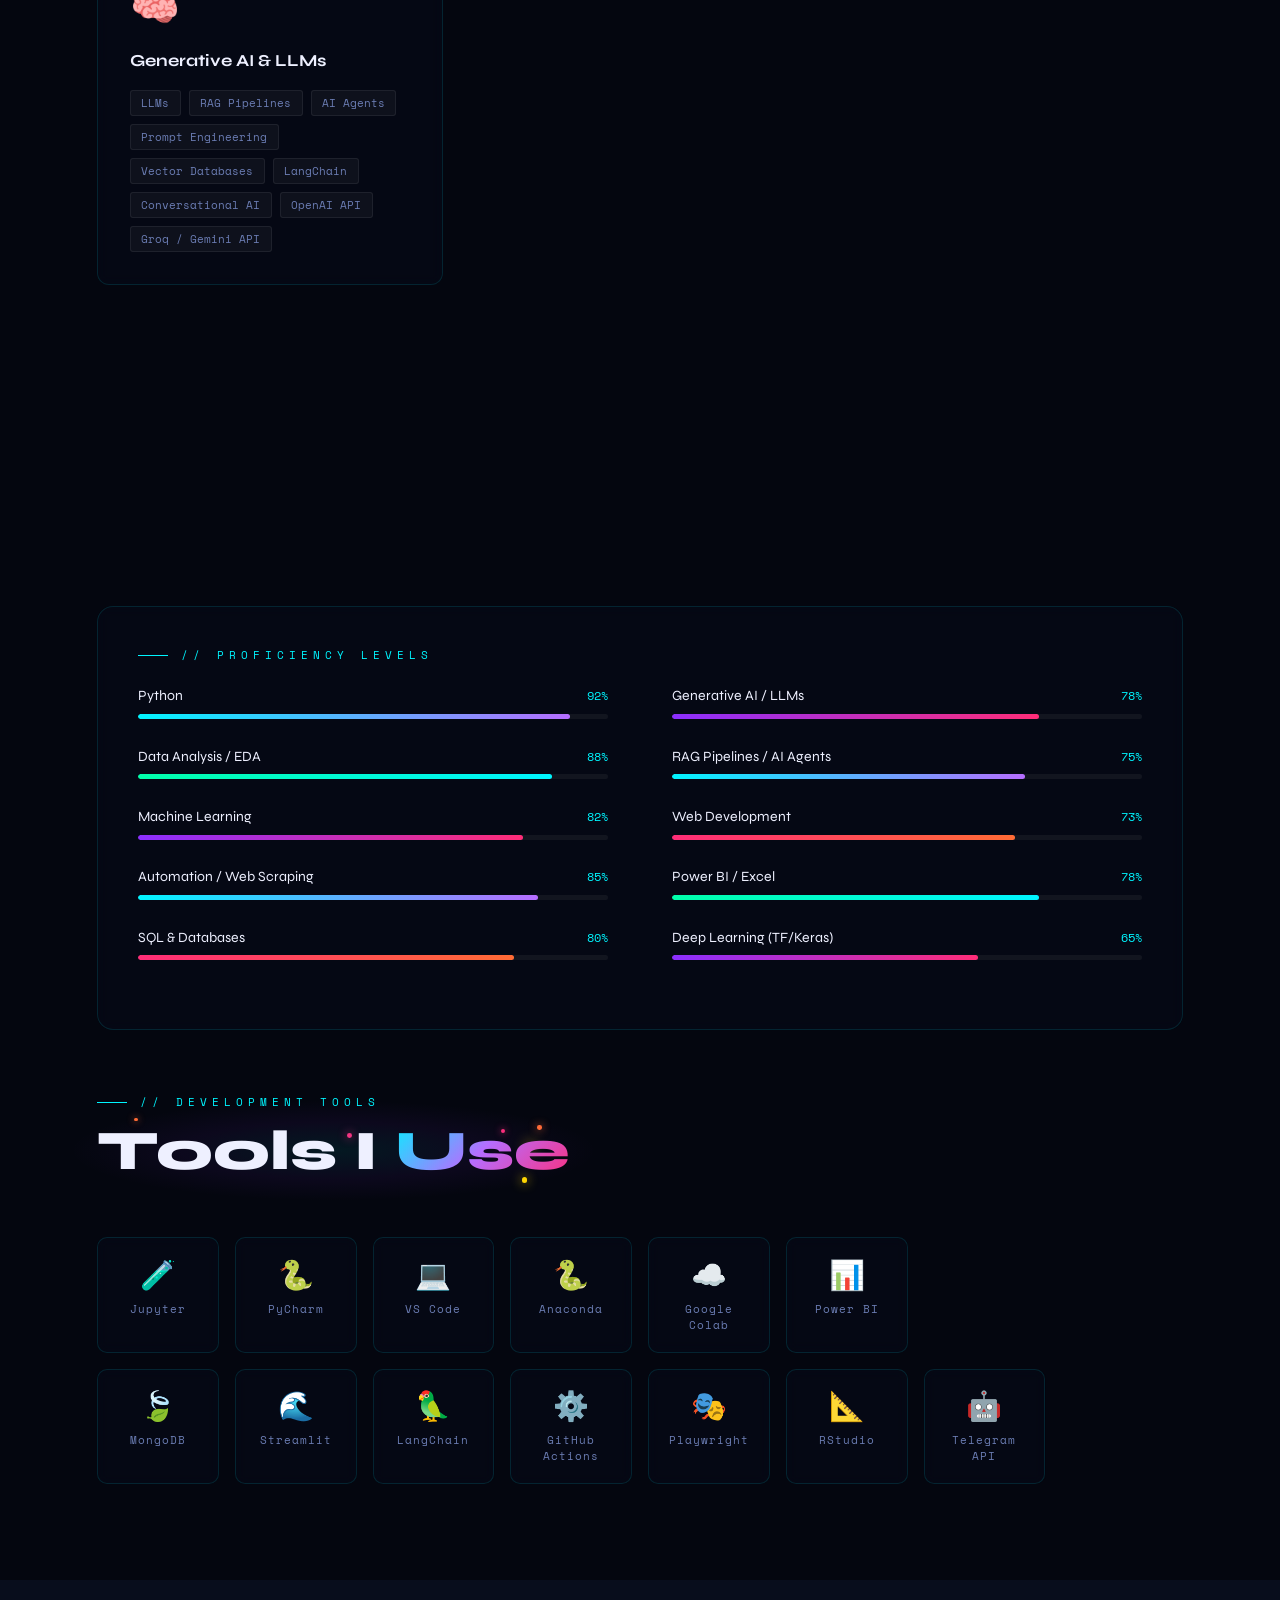
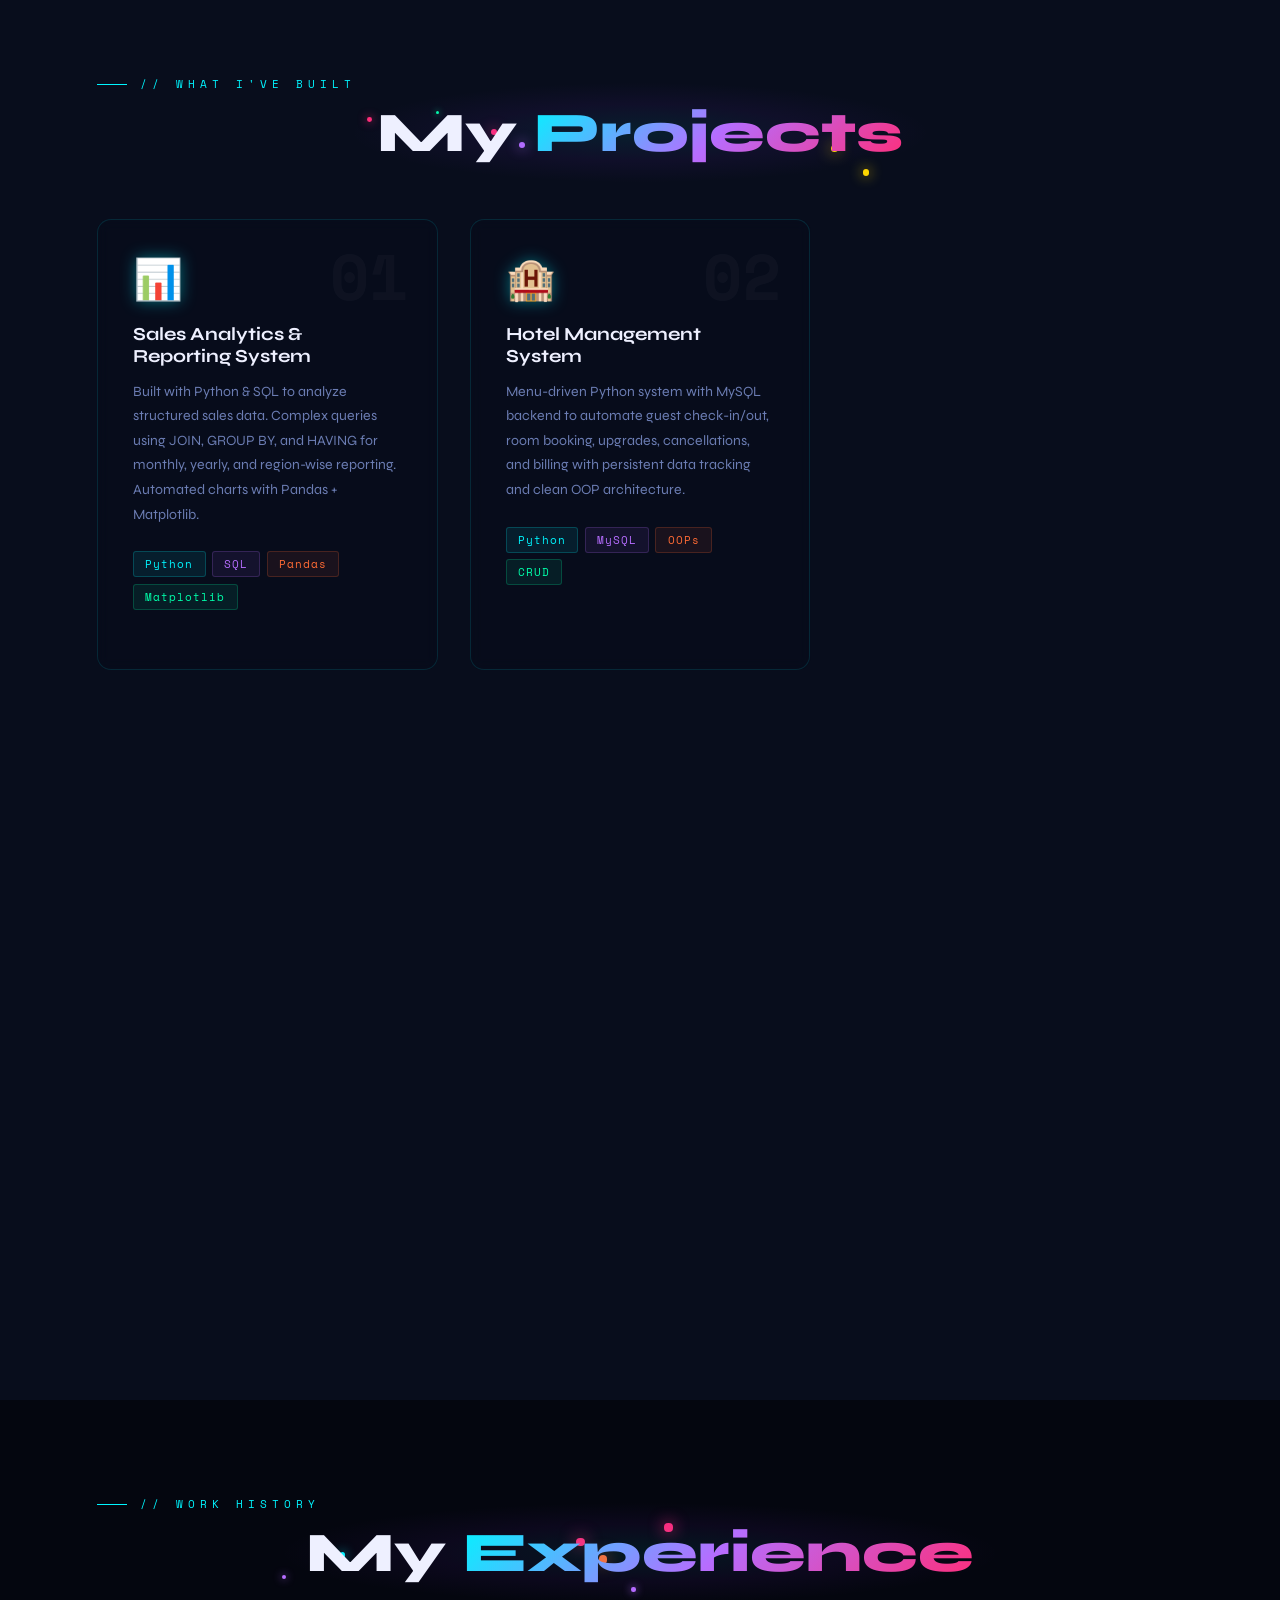
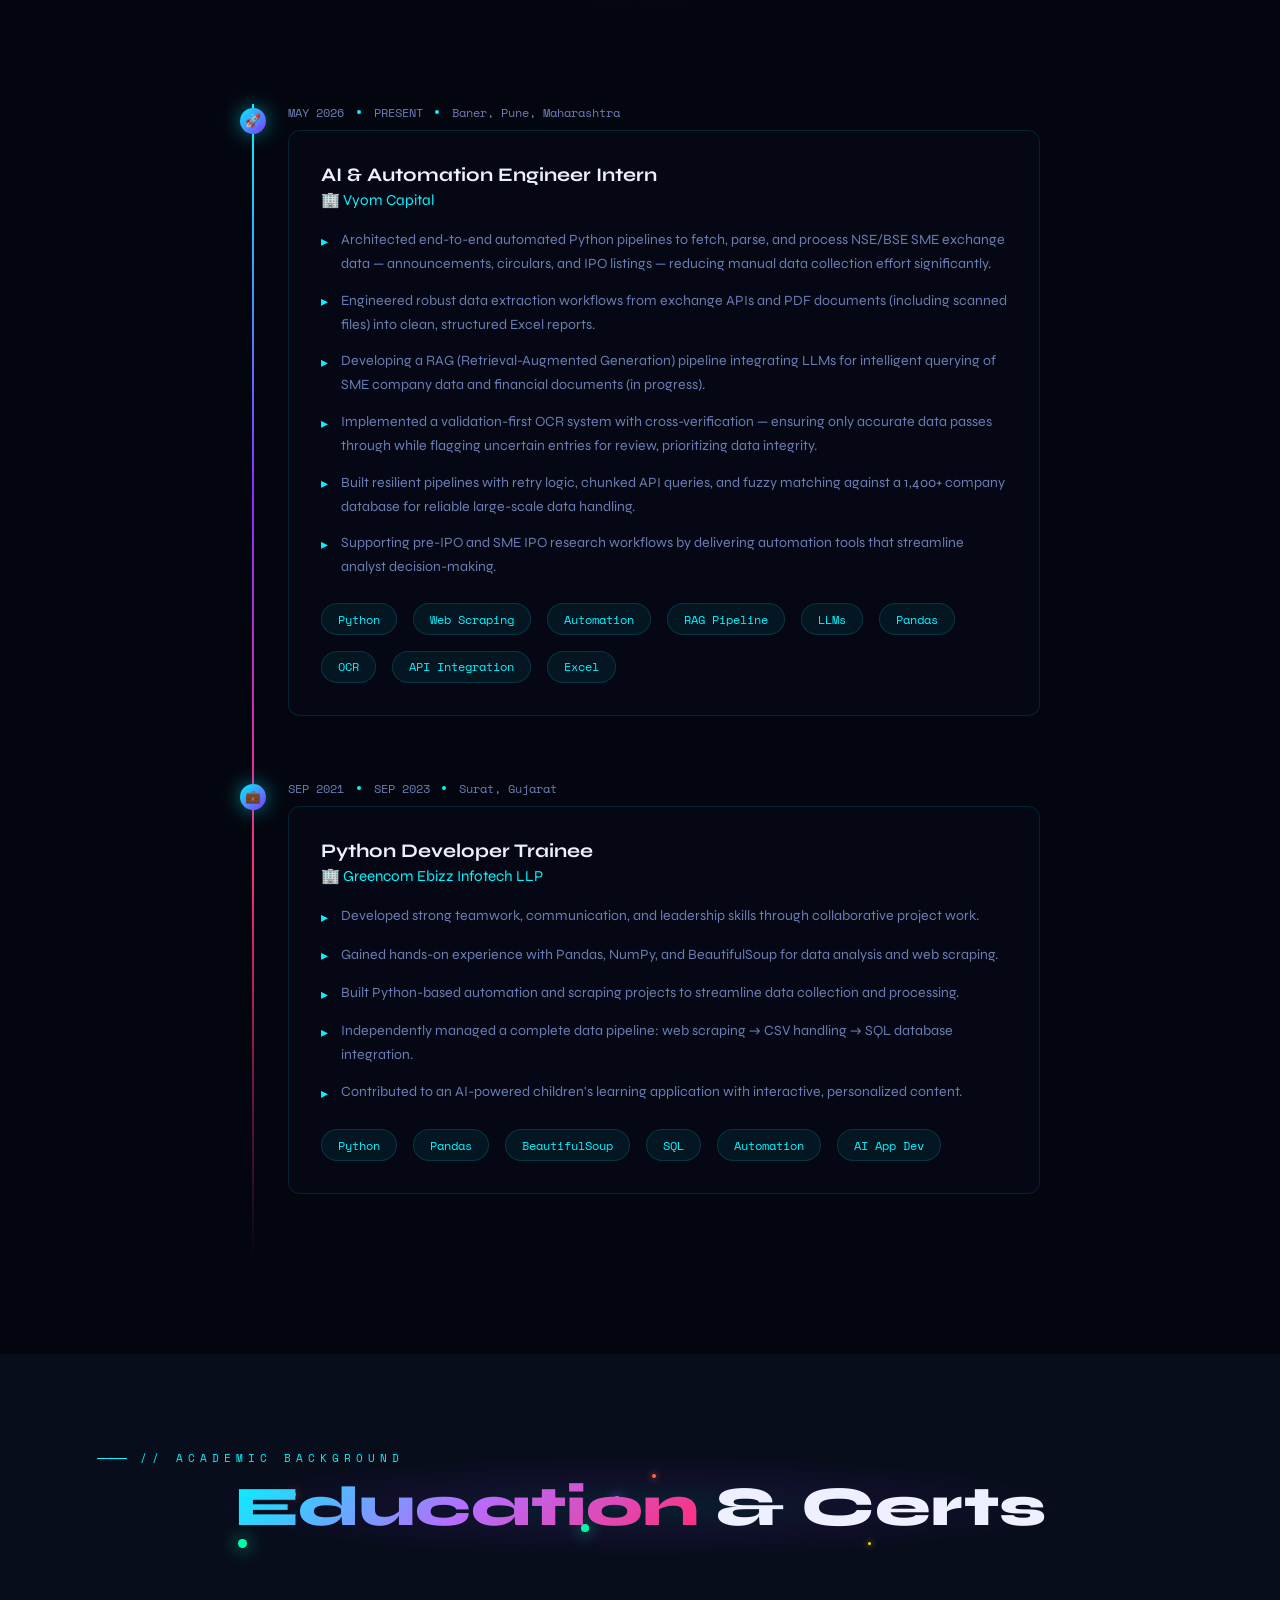
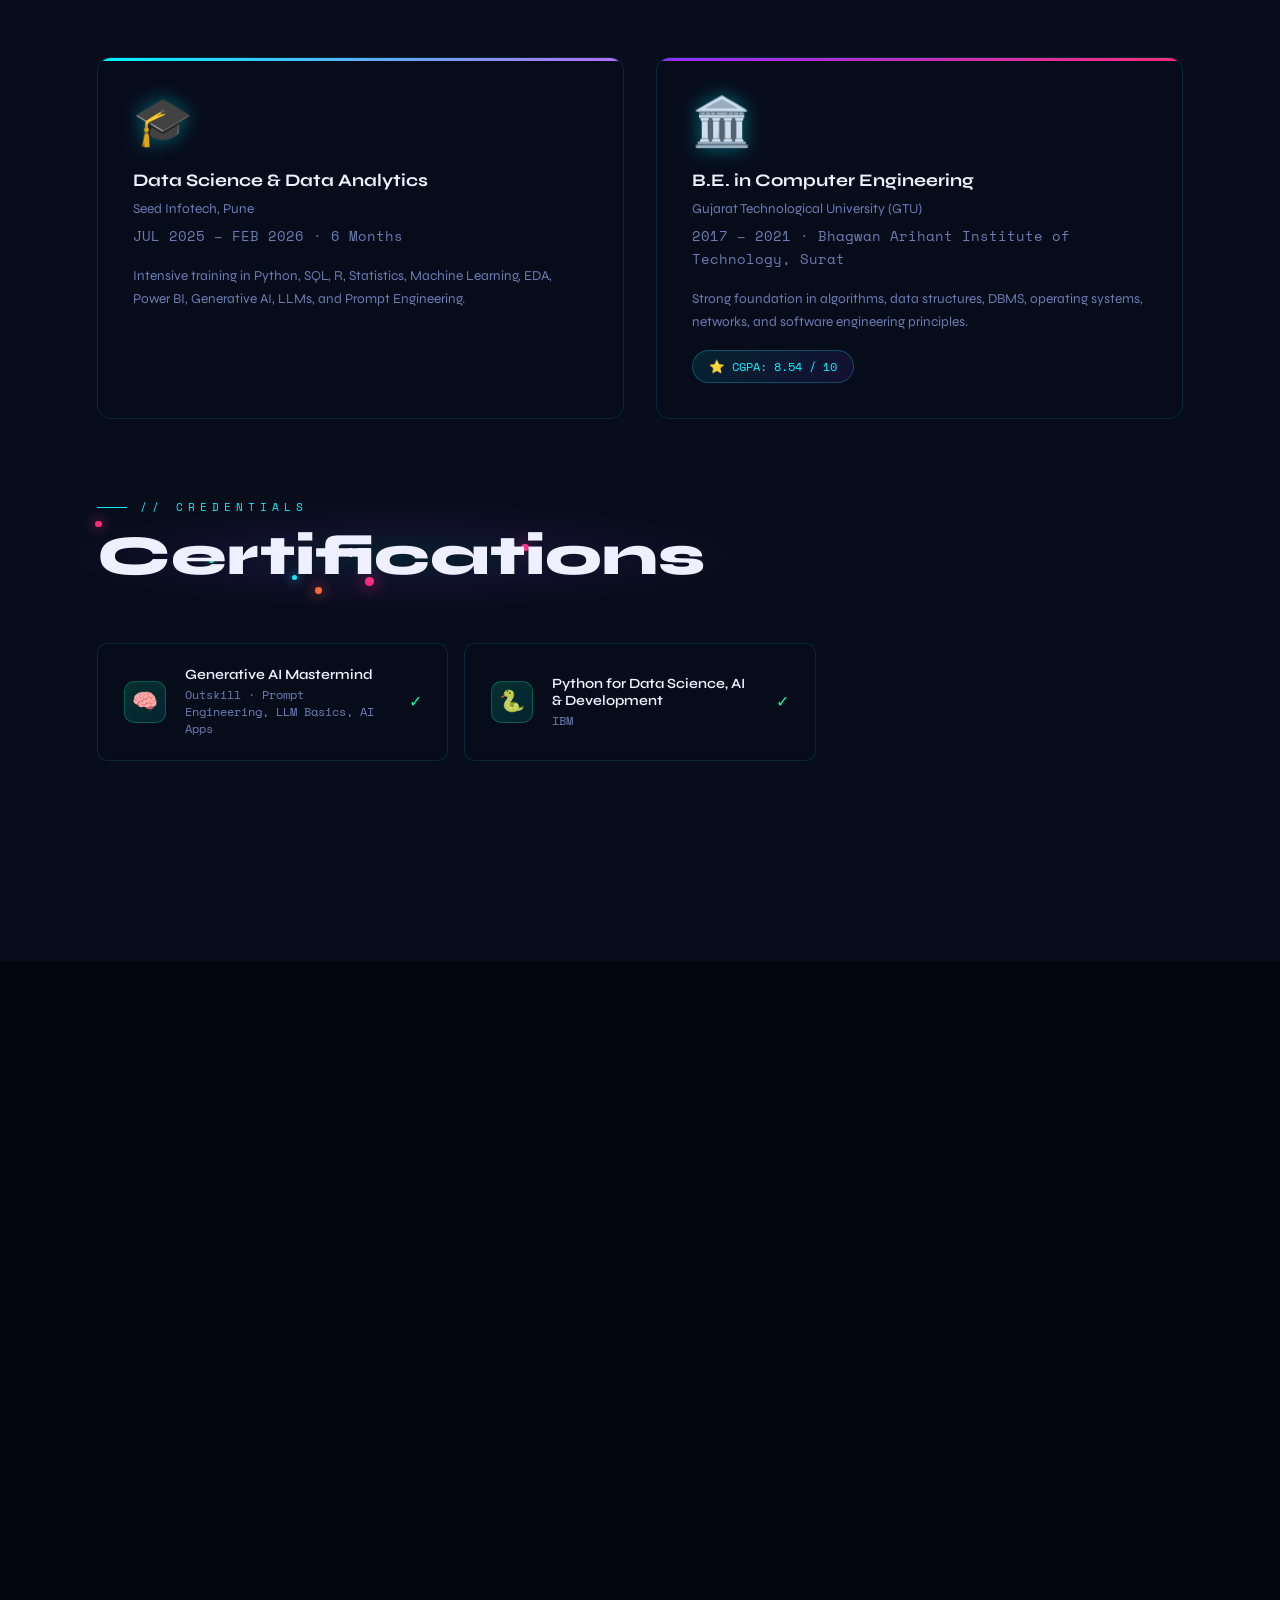
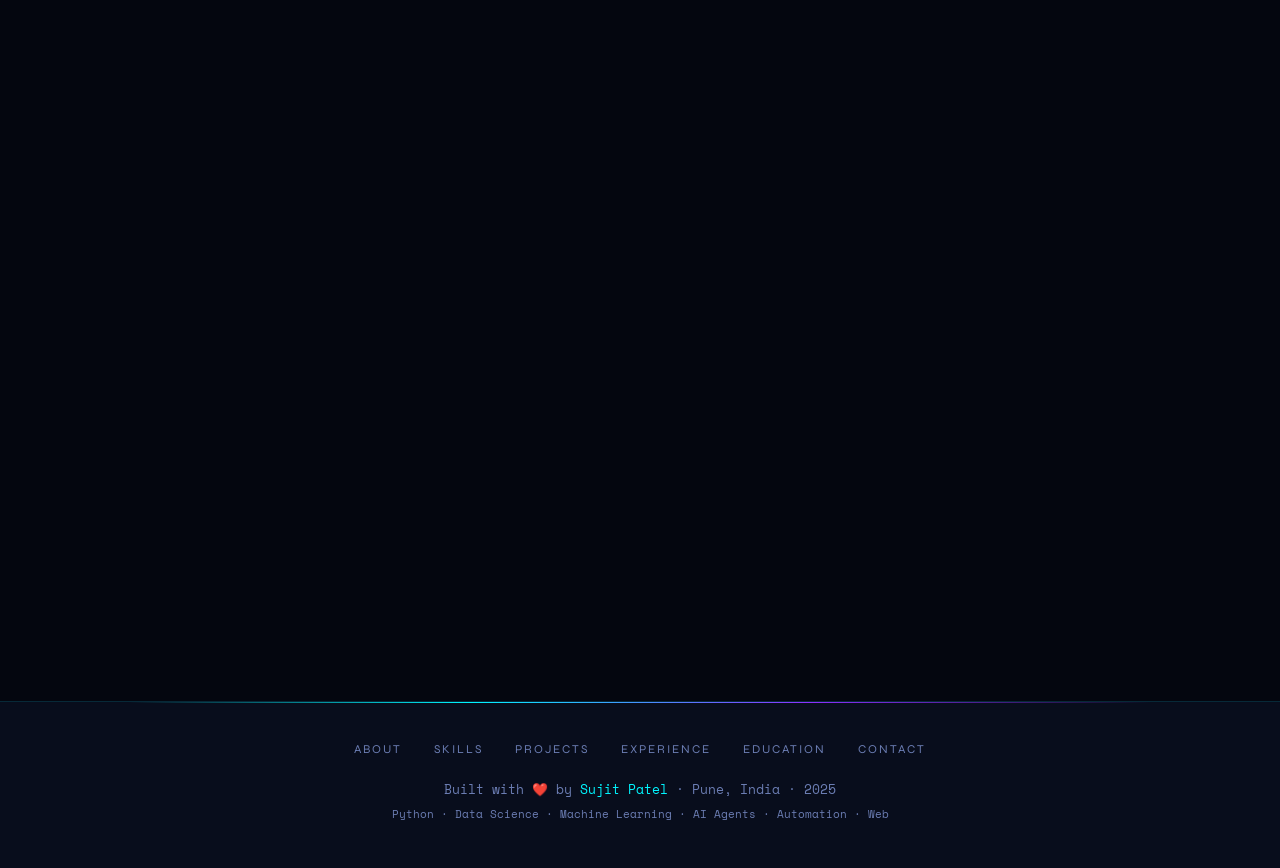
==== commit 9444df3c: "Update skills.html Update the card" ====
--- a/skills.html
+++ b/skills.html
@@ -1,25 +1,106 @@
 <!DOCTYPE html>
 <html lang="en">
 <head>
-<meta charset="UTF-8"><meta name="viewport" content="width=device-width, initial-scale=1.0">
-<title>Skills — Sujit Patel</title>
+<meta charset="UTF-8">
+<!-- FIX: lock zoom on mobile to stop pinch-zoom / cards zooming out -->
+<meta name="viewport" content="width=device-width, initial-scale=1.0, maximum-scale=1.0, user-scalable=no, viewport-fit=cover">
+<title>Sujit Patel — Data Scientist & ML Engineer</title>
 <link rel="stylesheet" href="style.css">
 <style>
-  .skills-grid { display:grid;grid-template-columns:repeat(auto-fit,minmax(320px,1fr));gap:1.5rem;margin-bottom:4rem; }
-  .skill-card { background:var(--card);border:1px solid var(--border);border-radius:12px;padding:2rem;position:relative;overflow:hidden;transition:transform 0.4s cubic-bezier(0.16,1,0.3,1),border-color 0.3s,box-shadow 0.4s; }
-  .skill-card::before { content:'';position:absolute;top:0;left:0;right:0;height:3px;background:var(--grad);transform:scaleX(0);transform-origin:left;transition:transform 0.5s cubic-bezier(0.16,1,0.3,1); }
+  #hero { min-height:100vh;display:flex;align-items:center;justify-content:center;flex-direction:column;text-align:center;padding:6rem 1.5rem 4rem;position:relative;overflow:hidden;width:100%;max-width:100%; }
+  .hero-rings { position:absolute;top:50%;left:50%;transform:translate(-50%,-50%);pointer-events:none;z-index:0; }
+  .ring { position:absolute;border-radius:50%;border:1px solid;transform:translate(-50%,-50%); }
+  .ring1 { width:600px;height:600px;border-color:rgba(0,245,255,0.06);animation:spin 40s linear infinite; }
+  .ring2 { width:800px;height:800px;border-color:rgba(139,47,255,0.05);animation:spinReverse 55s linear infinite; }
+  .ring3 { width:1000px;height:1000px;border-color:rgba(255,45,120,0.04);animation:spin 70s linear infinite; }
+  .ring-dot { position:absolute;width:6px;height:6px;border-radius:50%;top:0;left:50%;transform:translateX(-50%); }
+  .ring-dot-cyan { background:var(--cyan);box-shadow:0 0 15px var(--cyan),0 0 30px var(--cyan); }
+  .ring-dot-violet { background:var(--violet2);box-shadow:0 0 15px var(--violet2); }
+  .ring-dot-pink { background:var(--pink);box-shadow:0 0 15px var(--pink); }
+  .scanline { position:absolute;left:0;right:0;height:2px;background:linear-gradient(90deg,transparent,rgba(0,245,255,0.15),transparent);animation:scanline 6s linear infinite;pointer-events:none;z-index:1; }
+  .hero-content { position:relative;z-index:2;width:100%;max-width:100%; }
+  .hero-eyebrow { font-family:'Space Mono',monospace;font-size:0.72rem;color:var(--cyan);letter-spacing:5px;text-transform:uppercase;display:inline-flex;align-items:center;gap:0.8rem;margin-bottom:2.5rem;animation:fadeInDown 0.8s ease both; }
+  .hero-eyebrow::before,.hero-eyebrow::after { content:'';width:30px;height:1px;background:linear-gradient(90deg,transparent,var(--cyan)); }
+  .hero-eyebrow::after { transform:scaleX(-1); }
+  .eyebrow-dot { width:6px;height:6px;border-radius:50%;background:var(--cyan);box-shadow:0 0 10px var(--cyan);animation:pulse 2s ease infinite; }
+  .hero-name { font-weight:800;line-height:1.05;margin-bottom:0.5rem;animation:fadeInUp 1s 0.2s ease both; }
+  .hero-name .name-sujit { display:block;font-size:clamp(3rem,8vw,6.5rem);color:var(--text);letter-spacing:-2px; }
+  /* FIX 1: Data & Scientist — SAME gradient */
+  /* Data & Scientist — both cycle violet→orange→gold→cyan→violet→pink SLOWLY together */
+  .hero-name .name-data,
+  .hero-name .name-scientist {
+    display:block;font-size:clamp(2.8rem,7.5vw,6rem);letter-spacing:-2px;
+    background:linear-gradient(90deg,
+      var(--violet),var(--orange),var(--gold),var(--cyan),var(--violet2),var(--pink),var(--violet)
+    );
+    -webkit-background-clip:text;-webkit-text-fill-color:transparent;background-clip:text;
+    background-size:400% auto;
+    animation:heroGradientCycle 20s linear infinite;
+  }
+  @keyframes heroGradientCycle {
+    0%   { background-position: 0% center; }
+    100% { background-position: 400% center; }
+  }
+  @keyframes gradientFlow { 0%{background-position:0% 50%}50%{background-position:100% 50%}100%{background-position:0% 50%} }
+  .hero-role { font-size:clamp(0.85rem,2.5vw,1.4rem);color:var(--muted);letter-spacing:4px;text-transform:uppercase;margin:1.5rem 0;animation:fadeInUp 1s 0.4s ease both;line-height:1.8; }
+  .hero-typed-wrap { margin:1rem 0 2.5rem;animation:fadeInUp 1s 0.5s ease both; }
+  .hero-desc { max-width:600px;margin:0 auto 3rem;color:#8898c8;line-height:1.9;font-size:1.05rem;animation:fadeInUp 1s 0.6s ease both; }
+  .hero-btns { display:flex;gap:1.2rem;justify-content:center;flex-wrap:wrap;animation:fadeInUp 1s 0.8s ease both;margin-bottom:3rem; }
+  .hero-stats { display:flex;gap:3rem;justify-content:center;flex-wrap:wrap;animation:fadeInUp 1s 1s ease both; }
+  .hero-stat { text-align:center; }
+  .hero-stat .num { font-size:2.2rem;font-weight:800;font-family:'Space Mono',monospace;background:linear-gradient(135deg,var(--cyan),var(--violet2));-webkit-background-clip:text;-webkit-text-fill-color:transparent;background-clip:text; }
+  .hero-stat .lbl { font-size:0.7rem;color:var(--muted);letter-spacing:2px;text-transform:uppercase; }
+  .tech-float { position:absolute;font-size:1.5rem;animation:float 4s ease-in-out infinite;opacity:0.25;pointer-events:none; }
+  .tf1{top:15%;left:8%;animation-delay:0s;font-size:1.8rem;} .tf2{top:20%;right:10%;animation-delay:-1s;} .tf3{bottom:25%;left:6%;animation-delay:-2s;} .tf4{bottom:20%;right:8%;animation-delay:-3s;font-size:1.8rem;} .tf5{top:45%;left:3%;animation-delay:-1.5s;} .tf6{top:50%;right:4%;animation-delay:-2.5s;}
+
+  /* ABOUT */
+  #about { background:var(--bg2);position:relative;z-index:1; }
+  .about-grid { display:grid;grid-template-columns:1fr 1.5fr;gap:5rem;align-items:start;margin-top:4rem; }
+  .avatar-circle { width:260px;height:260px;border-radius:50%;background:linear-gradient(135deg,var(--bg3),var(--bg2));border:2px solid rgba(0,245,255,0.3);display:flex;align-items:center;justify-content:center;font-size:8rem;position:absolute;top:50%;left:50%;transform:translate(-50%,-50%);box-shadow:0 0 60px rgba(0,245,255,0.2),inset 0 0 40px rgba(0,245,255,0.05);animation:avatarPulse 4s ease-in-out infinite;z-index:2; }
+  @keyframes avatarPulse { 0%,100%{box-shadow:0 0 40px rgba(0,245,255,0.15)}50%{box-shadow:0 0 100px rgba(0,245,255,0.4)} }
+  .orbit { position:absolute;top:50%;left:50%;border-radius:50%;border:1px solid; }
+  .orbit1 { width:300px;height:300px;border-color:rgba(0,245,255,0.15);transform:translate(-50%,-50%);animation:spin 15s linear infinite; }
+  .orbit2 { width:350px;height:350px;border-color:rgba(139,47,255,0.1);transform:translate(-50%,-50%);animation:spinReverse 22s linear infinite; }
+  .orbit3 { width:400px;height:400px;border-color:rgba(255,45,120,0.08);transform:translate(-50%,-50%);animation:spin 30s linear infinite; }
+  .orbit-icon { position:absolute;top:-12px;left:50%;transform:translateX(-50%);font-size:1.4rem;filter:drop-shadow(0 0 8px rgba(0,245,255,0.8)); }
+  .info-card { background:rgba(8,13,28,0.8);border:1px solid var(--border);border-radius:10px;padding:1.2rem 1.5rem;margin-bottom:1rem;display:flex;align-items:center;gap:1.2rem;transition:border-color 0.3s,transform 0.3s; }
+  .info-card:hover { border-color:rgba(0,245,255,0.3);transform:translateX(6px); }
+  .info-icon { font-size:1.5rem;flex-shrink:0; }
+  .info-label { font-size:0.68rem;color:var(--muted);letter-spacing:2px;text-transform:uppercase;margin-bottom:0.2rem;font-family:'Space Mono',monospace; }
+  .info-value { font-size:0.95rem;color:var(--text); }
+  .about-text p { color:#8898c8;line-height:1.9;font-size:1rem;margin-bottom:1.2rem; }
+  .badges-wrap { display:flex;flex-wrap:wrap;gap:0.6rem;margin-top:1.5rem; }
+  .badge-item { font-family:'Space Mono',monospace;font-size:0.68rem;padding:0.35rem 0.9rem;border-radius:3px;letter-spacing:1px;transition:transform 0.2s; }
+  .badge-item:hover { transform:translateY(-2px); }
+  .b-cyan{border:1px solid rgba(0,245,255,0.35);color:var(--cyan);background:rgba(0,245,255,0.07);}
+  .b-violet{border:1px solid rgba(182,109,255,0.35);color:var(--violet2);background:rgba(182,109,255,0.07);}
+  .b-pink{border:1px solid rgba(255,45,120,0.35);color:var(--pink);background:rgba(255,45,120,0.07);}
+  .b-green{border:1px solid rgba(0,255,170,0.35);color:var(--green);background:rgba(0,255,170,0.07);}
+  .b-orange{border:1px solid rgba(255,107,53,0.35);color:var(--orange);background:rgba(255,107,53,0.07);}
+  .lang-row { display:flex;gap:1rem;flex-wrap:wrap;margin-top:2rem; }
+  .lang-pill { background:rgba(8,13,28,0.8);border:1px solid var(--border);border-radius:50px;padding:0.6rem 1.5rem;font-size:0.85rem;transition:border-color 0.2s; }
+  .lang-pill:hover { border-color:var(--cyan); }
+  .soft-grid { display:grid;grid-template-columns:repeat(auto-fit,minmax(160px,1fr));gap:1rem;margin-top:2rem; }
+  .soft-card { background:rgba(8,13,28,0.8);border:1px solid var(--border);border-radius:10px;padding:1.5rem;text-align:center;transition:transform 0.3s,border-color 0.3s; }
+  .soft-card:hover { transform:translateY(-5px);border-color:rgba(139,47,255,0.4); }
+  .soft-icon { font-size:2rem;margin-bottom:0.8rem;display:block; }
+  .soft-card h4 { font-size:0.85rem;color:var(--text);letter-spacing:1px; }
+
+  /* SKILLS */
+  #skills { background:var(--bg);position:relative;z-index:1; }
+  .skills-grid { display:grid;grid-template-columns:repeat(auto-fit,minmax(300px,1fr));gap:1.5rem;margin-bottom:4rem; }
+  .skill-card { background:var(--card);border:1px solid var(--border);border-radius:12px;padding:2rem;position:relative;overflow:hidden;transition:transform 0.4s,border-color 0.3s,box-shadow 0.4s; }
+  .skill-card::before { content:'';position:absolute;top:0;left:0;right:0;height:3px;background:var(--grad);transform:scaleX(0);transform-origin:left;transition:transform 0.5s; }
   .skill-card:hover::before { transform:scaleX(1); }
-  .skill-card:hover { transform:translateY(-8px);border-color:rgba(0,245,255,0.25);box-shadow:0 25px 70px rgba(0,0,0,0.5),0 0 30px rgba(0,245,255,0.06); }
-  .skill-card[data-color="cyan"] { --grad:linear-gradient(90deg,var(--cyan),var(--violet2)); }
-  .skill-card[data-color="violet"] { --grad:linear-gradient(90deg,var(--violet),var(--pink)); }
-  .skill-card[data-color="pink"] { --grad:linear-gradient(90deg,var(--pink),var(--orange)); }
+  .skill-card:hover { transform:translateY(-8px);border-color:rgba(0,245,255,0.25);box-shadow:0 25px 70px rgba(0,0,0,0.5); }
+  .skill-card[data-color="cyan"]{--grad:linear-gradient(90deg,var(--cyan),var(--violet2));}
+  .skill-card[data-color="violet"]{--grad:linear-gradient(90deg,var(--violet),var(--pink));}
+  .skill-card[data-color="pink"]{--grad:linear-gradient(90deg,var(--pink),var(--orange));}
   .skill-icon-big { font-size:2.5rem;margin-bottom:1.2rem;display:block; }
   .skill-card h3 { font-size:1.05rem;font-weight:700;margin-bottom:1.2rem;color:var(--text); }
   .skill-tags { display:flex;flex-wrap:wrap;gap:0.5rem; }
   .s-tag { font-size:0.68rem;padding:0.25rem 0.65rem;background:rgba(255,255,255,0.04);border:1px solid rgba(255,255,255,0.07);border-radius:3px;color:var(--muted);font-family:'Space Mono',monospace;transition:border-color 0.2s,color 0.2s; }
   .s-tag:hover { border-color:rgba(0,245,255,0.3);color:var(--cyan); }
-
-  /* Skill bars */
   .bars-section { background:rgba(8,13,28,0.6);border:1px solid var(--border);border-radius:16px;padding:2.5rem;margin-bottom:4rem; }
   .bars-grid { display:grid;grid-template-columns:1fr 1fr;gap:0 4rem; }
   .skill-bar-item { margin-bottom:1.8rem; }
@@ -28,19 +109,125 @@
   .skill-bar-pct { font-family:'Space Mono',monospace;font-size:0.75rem;color:var(--cyan); }
   .skill-bar-bg { background:rgba(255,255,255,0.05);border-radius:3px;height:5px;overflow:hidden; }
   .skill-bar-fill { height:5px;border-radius:3px;width:0;transition:width 1.8s cubic-bezier(0.16,1,0.3,1); }
-  .fill-cyan { background:linear-gradient(90deg,var(--cyan),var(--violet2)); }
-  .fill-violet { background:linear-gradient(90deg,var(--violet),var(--pink)); }
-  .fill-pink { background:linear-gradient(90deg,var(--pink),var(--orange)); }
-  .fill-green { background:linear-gradient(90deg,var(--green),var(--cyan)); }
-
-  /* Hex grid visual */
-  .tools-grid { display:grid;grid-template-columns:repeat(auto-fill,minmax(120px,1fr));gap:1rem; }
-  .tool-item { background:rgba(8,13,28,0.8);border:1px solid var(--border);border-radius:10px;padding:1.2rem 0.8rem;text-align:center;transition:transform 0.3s,border-color 0.3s,box-shadow 0.3s;cursor:default; }
-  .tool-item:hover { transform:translateY(-6px) scale(1.05);border-color:rgba(0,245,255,0.35);box-shadow:0 15px 40px rgba(0,0,0,0.4),0 0 20px rgba(0,245,255,0.1); }
+  .fill-cyan{background:linear-gradient(90deg,var(--cyan),var(--violet2));}
+  .fill-violet{background:linear-gradient(90deg,var(--violet),var(--pink));}
+  .fill-pink{background:linear-gradient(90deg,var(--pink),var(--orange));}
+  .fill-green{background:linear-gradient(90deg,var(--green),var(--cyan));}
+  .tools-grid { display:grid;grid-template-columns:repeat(auto-fill,minmax(110px,1fr));gap:1rem; }
+  .tool-item { background:rgba(8,13,28,0.8);border:1px solid var(--border);border-radius:10px;padding:1.2rem 0.8rem;text-align:center;transition:transform 0.3s,border-color 0.3s,box-shadow 0.3s; }
+  .tool-item:hover { transform:translateY(-6px) scale(1.05);border-color:rgba(0,245,255,0.35);box-shadow:0 15px 40px rgba(0,0,0,0.4); }
   .tool-icon { font-size:1.8rem;display:block;margin-bottom:0.5rem; }
   .tool-name { font-size:0.68rem;color:var(--muted);font-family:'Space Mono',monospace;letter-spacing:1px; }
 
-  @media(max-width:768px) { .bars-grid{grid-template-columns:1fr;} }
+  /* PROJECTS */
+  #projects { background:var(--bg2);position:relative;z-index:1; }
+  .projects-grid { display:grid;grid-template-columns:repeat(auto-fit,minmax(320px,1fr));gap:2rem; }
+  .project-card { background:var(--card);border:1px solid var(--border);border-radius:14px;padding:2.2rem;position:relative;overflow:hidden;transition:transform 0.4s cubic-bezier(0.16,1,0.3,1),box-shadow 0.4s,border-color 0.3s; }
+  .project-card::before { content:'';position:absolute;top:0;left:0;right:0;height:3px;background:var(--grad);transform:scaleX(0);transform-origin:left;transition:transform 0.5s; }
+  .project-card:hover::before { transform:scaleX(1); }
+  .project-card:hover { transform:translateY(-12px) rotateX(2deg) rotateY(-1deg);box-shadow:0 40px 100px rgba(0,0,0,0.6),0 0 40px rgba(0,245,255,0.08);border-color:rgba(0,245,255,0.25); }
+  .project-card[data-glow="cyan"]{--grad:linear-gradient(90deg,var(--cyan),var(--violet2));}
+  .project-card[data-glow="violet"]{--grad:linear-gradient(90deg,var(--violet),var(--pink));}
+  .project-card[data-glow="pink"]{--grad:linear-gradient(90deg,var(--pink),var(--orange));}
+  .project-card[data-glow="green"]{--grad:linear-gradient(90deg,var(--green),var(--cyan));}
+  .project-card[data-glow="gold"]{--grad:linear-gradient(90deg,var(--gold),var(--orange));}
+  .project-num { position:absolute;top:1.5rem;right:1.8rem;font-family:'Space Mono',monospace;font-size:4rem;font-weight:700;color:rgba(255,255,255,0.03);line-height:1;pointer-events:none; }
+  .project-emoji { font-size:2.5rem;margin-bottom:1.2rem;display:block;filter:drop-shadow(0 0 8px rgba(0,245,255,0.4));transition:transform 0.3s; }
+  .project-card:hover .project-emoji { transform:scale(1.2) rotate(-5deg); }
+  .project-card h3 { font-size:1.15rem;font-weight:700;margin-bottom:0.8rem;color:var(--text); }
+  .project-card p { color:#6b7db3;font-size:0.88rem;line-height:1.75;margin-bottom:1.5rem; }
+  .project-tags { display:flex;flex-wrap:wrap;gap:0.4rem;margin-bottom:1.5rem; }
+  .project-link { display:inline-flex;align-items:center;gap:0.5rem;color:var(--cyan);font-size:0.78rem;font-family:'Space Mono',monospace;text-decoration:none;cursor:none;transition:gap 0.3s,color 0.2s; }
+  .project-link:hover { gap:1rem;color:var(--violet2); }
+  .project-link::after { content:'→'; }
+  .featured-badge { position:absolute;top:1.5rem;left:1.8rem;font-size:0.6rem;font-family:'Space Mono',monospace;letter-spacing:2px;text-transform:uppercase;padding:0.25rem 0.7rem;border-radius:50px;background:linear-gradient(135deg,rgba(0,245,255,0.15),rgba(139,47,255,0.15));border:1px solid rgba(0,245,255,0.3);color:var(--cyan); }
+
+  /* EXPERIENCE */
+  #experience { background:var(--bg);position:relative;z-index:1; }
+  .timeline { position:relative;padding-left:3rem;max-width:800px;margin:0 auto; }
+  .timeline::before { content:'';position:absolute;left:12px;top:0;bottom:0;width:2px;background:linear-gradient(to bottom,var(--cyan),var(--violet),var(--pink),transparent); }
+  .timeline-item { position:relative;padding-bottom:4rem; }
+  .timeline-dot-wrap { position:absolute;left:-3rem;top:4px;display:flex;align-items:center;justify-content:center; }
+  .timeline-dot { width:26px;height:26px;border-radius:50%;background:linear-gradient(135deg,var(--cyan),var(--violet));display:flex;align-items:center;justify-content:center;font-size:0.8rem;box-shadow:0 0 20px rgba(0,245,255,0.5);animation:dotPulse 3s ease infinite; }
+  @keyframes dotPulse { 0%,100%{box-shadow:0 0 15px rgba(0,245,255,0.4)}50%{box-shadow:0 0 30px rgba(0,245,255,0.8),0 0 60px rgba(0,245,255,0.3)} }
+  .timeline-meta { font-family:'Space Mono',monospace;font-size:0.72rem;color:var(--muted);margin-bottom:0.6rem;display:flex;align-items:center;gap:0.8rem;flex-wrap:wrap; }
+  .meta-dot { width:4px;height:4px;border-radius:50%;background:var(--cyan); }
+  .timeline-card { background:var(--card);border:1px solid var(--border);border-radius:12px;padding:2rem;transition:border-color 0.3s,transform 0.3s,box-shadow 0.3s; }
+  .timeline-card:hover { border-color:rgba(0,245,255,0.25);transform:translateY(-4px);box-shadow:0 20px 60px rgba(0,0,0,0.4); }
+  .timeline-title { font-size:1.2rem;font-weight:700;margin-bottom:0.3rem;color:var(--text); }
+  .timeline-org { color:var(--cyan);font-size:0.95rem;margin-bottom:1.2rem;display:flex;align-items:center;gap:0.5rem; }
+  .timeline-list { list-style:none; }
+  .timeline-list li { display:flex;gap:0.8rem;color:#6b7db3;font-size:0.88rem;line-height:1.7;margin-bottom:0.8rem; }
+  .timeline-list li::before { content:'▸';color:var(--cyan);flex-shrink:0;margin-top:0.1rem; }
+  .highlights { display:flex;gap:1rem;flex-wrap:wrap;margin-top:1.5rem; }
+  .highlight-pill { background:rgba(0,245,255,0.06);border:1px solid rgba(0,245,255,0.15);border-radius:50px;padding:0.4rem 1rem;font-size:0.72rem;color:var(--cyan);font-family:'Space Mono',monospace; }
+
+  /* EDUCATION */
+  #education { background:var(--bg2);position:relative;z-index:1; }
+  .edu-grid { display:grid;grid-template-columns:repeat(auto-fit,minmax(320px,1fr));gap:2rem;margin-bottom:5rem; }
+  .edu-card { background:var(--card);border:1px solid var(--border);border-radius:14px;padding:2.2rem;position:relative;overflow:hidden;transition:transform 0.4s,border-color 0.3s,box-shadow 0.4s; }
+  .edu-card::before { content:'';position:absolute;top:0;left:0;right:0;height:3px;background:var(--grad); }
+  .edu-card:hover { transform:translateY(-10px);border-color:rgba(0,245,255,0.25);box-shadow:0 30px 80px rgba(0,0,0,0.5); }
+  .edu-card[data-c="cyan"]{--grad:linear-gradient(90deg,var(--cyan),var(--violet2));}
+  .edu-card[data-c="violet"]{--grad:linear-gradient(90deg,var(--violet),var(--pink));}
+  .edu-icon-big { font-size:3rem;display:block;margin-bottom:1.2rem;filter:drop-shadow(0 0 10px rgba(0,245,255,0.4)); }
+  .edu-card h3 { font-size:1.1rem;font-weight:700;margin-bottom:0.4rem; }
+  .edu-org { color:var(--cyan);font-size:0.88rem;margin-bottom:0.3rem; }
+  .edu-period { font-family:'Space Mono',monospace;font-size:0.7rem;color:var(--muted);margin-bottom:1rem; }
+  .edu-card p { color:#6b7db3;font-size:0.85rem;line-height:1.7; }
+  .cgpa-badge { display:inline-flex;align-items:center;gap:0.5rem;background:linear-gradient(135deg,rgba(0,245,255,0.1),rgba(139,47,255,0.1));border:1px solid rgba(0,245,255,0.25);border-radius:50px;padding:0.4rem 1rem;font-family:'Space Mono',monospace;font-size:0.78rem;color:var(--cyan);margin-top:1rem; }
+  .certs-grid { display:grid;grid-template-columns:repeat(auto-fit,minmax(280px,1fr));gap:1rem; }
+  .cert-card { background:var(--card);border:1px solid var(--border);border-radius:10px;padding:1.4rem 1.6rem;display:flex;align-items:center;gap:1.2rem;transition:border-color 0.3s,transform 0.3s,box-shadow 0.3s; }
+  .cert-card:hover { border-color:rgba(0,255,170,0.35);transform:translateX(6px);box-shadow:0 10px 40px rgba(0,0,0,0.3); }
+  .cert-icon { width:42px;height:42px;border-radius:10px;background:linear-gradient(135deg,rgba(0,255,170,0.15),rgba(0,245,255,0.1));border:1px solid rgba(0,255,170,0.25);display:flex;align-items:center;justify-content:center;font-size:1.3rem;flex-shrink:0; }
+  .cert-name { font-size:0.88rem;color:var(--text);font-weight:600;margin-bottom:0.2rem; }
+  .cert-issuer { font-size:0.72rem;color:var(--muted);font-family:'Space Mono',monospace; }
+  .cert-check { color:var(--green);font-size:1rem;margin-left:auto;flex-shrink:0; }
+
+  /* CONTACT */
+  #contact { background:var(--bg);position:relative;z-index:1; }
+  .contact-layout { display:grid;grid-template-columns:1fr 1.2fr;gap:5rem;align-items:start;margin-top:3rem; }
+  .contact-intro h2 { font-size:clamp(1.8rem,4vw,2.8rem);font-weight:800;line-height:1.2;margin-bottom:1.5rem; }
+  .contact-intro p { color:#6b7db3;font-size:1rem;line-height:1.9;margin-bottom:2rem; }
+  .contact-cards-list { display:flex;flex-direction:column;gap:1rem; }
+  .c-card { background:var(--card);border:1px solid var(--border);border-radius:12px;padding:1.4rem 1.6rem;display:flex;align-items:center;gap:1.2rem;transition:border-color 0.3s,transform 0.3s,box-shadow 0.3s;text-decoration:none;cursor:none; }
+  .c-card:hover { border-color:rgba(0,245,255,0.35);transform:translateX(8px);box-shadow:0 15px 50px rgba(0,0,0,0.4); }
+  .c-icon { width:46px;height:46px;border-radius:10px;display:flex;align-items:center;justify-content:center;font-size:1.4rem;flex-shrink:0; }
+  .ci-email{background:linear-gradient(135deg,rgba(0,245,255,0.15),rgba(139,47,255,0.1));border:1px solid rgba(0,245,255,0.2);}
+  .ci-phone{background:linear-gradient(135deg,rgba(0,255,170,0.15),rgba(0,245,255,0.1));border:1px solid rgba(0,255,170,0.2);}
+  .ci-linkedin{background:linear-gradient(135deg,rgba(139,47,255,0.15),rgba(255,45,120,0.1));border:1px solid rgba(139,47,255,0.2);}
+  .ci-telegram{background:linear-gradient(135deg,rgba(0,245,255,0.15),rgba(0,255,170,0.1));border:1px solid rgba(0,245,255,0.2);}
+  .c-label { font-size:0.68rem;color:var(--muted);letter-spacing:2px;text-transform:uppercase;font-family:'Space Mono',monospace;margin-bottom:0.2rem; }
+  .c-value { font-size:0.9rem;color:var(--text);transition:color 0.2s; }
+  .c-card:hover .c-value { color:var(--cyan); }
+  .contact-form-wrap { background:var(--card);border:1px solid var(--border);border-radius:16px;padding:2.5rem;position:relative;overflow:hidden; }
+  .contact-form-wrap::before { content:'';position:absolute;top:0;left:0;right:0;height:3px;background:linear-gradient(90deg,var(--cyan),var(--violet),var(--pink));animation:borderFlow 4s ease infinite;background-size:200% auto; }
+  .form-group { margin-bottom:1.5rem; }
+  .form-label { display:block;font-size:0.72rem;color:var(--muted);letter-spacing:2px;text-transform:uppercase;font-family:'Space Mono',monospace;margin-bottom:0.6rem; }
+  .form-input { width:100%;background:rgba(4,6,15,0.8);border:1px solid rgba(255,255,255,0.08);border-radius:8px;padding:0.9rem 1.1rem;color:var(--text);font-family:'Syne',sans-serif;font-size:0.95rem;transition:border-color 0.3s,box-shadow 0.3s;outline:none;cursor:none; }
+  .form-input:focus { border-color:rgba(0,245,255,0.4);box-shadow:0 0 0 3px rgba(0,245,255,0.08); }
+  .form-input::placeholder { color:rgba(107,125,179,0.5); }
+  textarea.form-input { resize:vertical;min-height:130px; }
+  .form-submit { width:100%;background:linear-gradient(135deg,var(--cyan),var(--violet),var(--pink));border:none;border-radius:8px;padding:1rem;color:#fff;font-family:'Syne',sans-serif;font-size:0.9rem;font-weight:700;letter-spacing:2px;text-transform:uppercase;cursor:none;transition:transform 0.3s,box-shadow 0.3s;background-size:200% auto;animation:borderFlow 4s linear infinite; }
+  .form-submit:hover { transform:translateY(-3px);box-shadow:0 0 40px rgba(0,245,255,0.4); }
+  .avail-badge { display:inline-flex;align-items:center;gap:0.6rem;background:rgba(0,255,170,0.08);border:1px solid rgba(0,255,170,0.25);border-radius:50px;padding:0.5rem 1.2rem;margin-bottom:2rem;font-size:0.8rem;color:var(--green); }
+  .avail-dot { width:8px;height:8px;border-radius:50%;background:var(--green);box-shadow:0 0 10px var(--green);animation:pulse 2s ease infinite; }
+
+  @media(max-width:768px) {
+    #hero { padding:5rem 1.2rem 3rem; }
+    .about-grid,.contact-layout{grid-template-columns:1fr;gap:3rem;}
+    .orbit1{width:260px;height:260px;}.orbit2{width:310px;height:310px;}.orbit3{display:none;}
+    .bars-grid{grid-template-columns:1fr;}
+    .hero-stats{gap:1.5rem 2rem;}
+    .skills-grid,.projects-grid,.edu-grid,.certs-grid{grid-template-columns:1fr;}
+    /* MOBILE VIBRATE FIX: kill all transform on timeline so long cards never jitter */
+    .timeline-item.reveal,
+    .timeline-item.reveal.visible,
+    .timeline-card,
+    .timeline-card:hover { transform:none !important; }
+    .timeline-item.reveal { opacity:0; transition:opacity 0.6s ease; }
+    .timeline-item.reveal.visible { opacity:1; }
+  }
 </style>
 </head>
 <body>
@@ -81,39 +268,129 @@
 <div class="corner-glow corner-tl"></div>
 <div class="corner-glow corner-br"></div>
 <div class="corner-glow corner-tr"></div>
-<div class="orb orb1"></div><div class="orb orb2"></div><div class="orb orb3"></div>
+<div class="orb orb1"></div><div class="orb orb2"></div><div class="orb orb3"></div><div class="orb orb4"></div>
+
 <nav>
-  <div class="nav-logo" onclick="goTo('hero')">&lt;SP/&gt;</div>
+  <div class="nav-logo" onclick="ss('hero')">&lt;SP/&gt;</div>
   <div class="nav-links">
-    <button onclick="goTo('about')">About</button><button onclick="goTo('skills')">Skills</button>
-    <button onclick="goTo('projects')">Projects</button><button onclick="goTo('experience')">Experience</button>
-    <button onclick="goTo('education')">Education</button><button onclick="goTo('contact')">Contact</button>
+    <button onclick="ss('about')">About</button>
+    <button onclick="ss('skills')">Skills</button>
+    <button onclick="ss('projects')">Projects</button>
+    <button onclick="ss('experience')">Experience</button>
+    <button onclick="ss('education')">Education</button>
+    <button onclick="ss('contact')">Contact</button>
   </div>
   <button class="nav-toggle" id="menuBtn" onclick="toggleMenu(event)">☰</button>
 </nav>
 <div class="mobile-menu" id="mobileMenu">
-  <button onclick="mobileGo('about')">About</button><button onclick="mobileGo('skills')">Skills</button>
-  <button onclick="mobileGo('projects')">Projects</button><button onclick="mobileGo('experience')">Experience</button>
-  <button onclick="mobileGo('education')">Education</button><button onclick="mobileGo('contact')">Contact</button>
+  <button onclick="ms('about')">About</button><button onclick="ms('skills')">Skills</button>
+  <button onclick="ms('projects')">Projects</button><button onclick="ms('experience')">Experience</button>
+  <button onclick="ms('education')">Education</button><button onclick="ms('contact')">Contact</button>
 </div>
 
-<section style="position:relative;z-index:2;">
+<!-- HERO -->
+<section id="hero">
+  <div class="scanline"></div>
+  <div class="hero-rings">
+    <div class="ring ring1"><div class="ring-dot ring-dot-cyan"></div></div>
+    <div class="ring ring2"><div class="ring-dot ring-dot-violet"></div></div>
+    <div class="ring ring3"><div class="ring-dot ring-dot-pink"></div></div>
+  </div>
+  <div class="tech-float tf1">🐍</div><div class="tech-float tf2">🤖</div><div class="tech-float tf3">📊</div>
+  <div class="tech-float tf4">🧠</div><div class="tech-float tf5">⚡</div><div class="tech-float tf6">🔬</div>
+  <div class="hero-content">
+    <div class="hero-eyebrow"><div class="eyebrow-dot"></div>Pune, India · Available for Hire<div class="eyebrow-dot"></div></div>
+    <h1 class="hero-name">
+      <span class="name-sujit">Sujit Patel</span>
+      <span class="name-data">Data</span>
+      <span class="name-scientist">Scientist</span>
+    </h1>
+    <!-- Roles: added Website Developer, Automation Developer, AI Agent Creator -->
+    <p class="hero-role">ML Engineer · Python Developer · AI Builder<br>Website Developer · Automation Developer · AI Agent Builder</p>
+    <div class="hero-typed-wrap"><p class="typed-text">&gt;&nbsp;<span id="typed-inner"></span><span class="cursor-blink">█</span></p></div>
+    <p class="hero-desc">Transforming raw data into intelligent systems. Building ML models, AI bots, automation pipelines, AI agents, and websites that solve real-world problems.</p>
+    <div class="hero-btns">
+      <button onclick="ss('projects')" class="btn-primary"><span>View My Work</span></button>
+      <button onclick="ss('contact')" class="btn-outline">Get In Touch</button>
+    </div>
+    <div class="hero-stats">
+      <div class="hero-stat"><div class="num" data-target="5" data-suffix="+">0+</div><div class="lbl">Projects Built</div></div>
+      <div class="hero-stat"><div class="num" data-target="2" data-suffix="yr">0yr</div><div class="lbl">Experience</div></div>
+      <div class="hero-stat"><div class="num" data-target="5" data-suffix="">0</div><div class="lbl">Certifications</div></div>
+      <div class="hero-stat"><div class="num" data-target="8" data-suffix="+">0+</div><div class="lbl">Tech Skills</div></div>
+    </div>
+  </div>
+  <!-- Scroll Down indicator removed as requested -->
+</section>
+
+<!-- ABOUT -->
+<section id="about">
   <div class="section-inner">
-    <div style="text-align:center;padding-top:4rem;">
-      <p class="section-label reveal">// Technical Arsenal</p>
-      <h1 class="section-title reveal">Skills & <span class="highlight">Tools</span></h1>
-    </div>
-
+    <div style="text-align:center;margin-bottom:1rem;" class="reveal">
+      <p class="section-label">// Who I Am</p>
+      <h2 class="section-title">About <span class="highlight">Me</span></h2>
+    </div>
+    <div class="about-grid">
+      <div>
+        <div style="position:relative;height:420px;margin:0 auto;width:320px;" class="reveal-scale">
+          <div class="orbit orbit1"><div class="orbit-icon">🐍</div></div>
+          <div class="orbit orbit2"><div class="orbit-icon">🤖</div></div>
+          <div class="orbit orbit3"><div class="orbit-icon">⚡</div></div>
+          <div class="avatar-circle">👨‍💻</div>
+        </div>
+        <div style="margin-top:2rem;">
+          <div class="info-card reveal"><span class="info-icon">📍</span><div><p class="info-label">Location</p><p class="info-value">Pune, Maharashtra, India</p></div></div>
+          <div class="info-card reveal"><span class="info-icon">🎓</span><div><p class="info-label">Education</p><p class="info-value">B.E. Computer Engineering · CGPA 8.54</p></div></div>
+          <div class="info-card reveal"><span class="info-icon">💼</span><div><p class="info-label">Status</p><p class="info-value" style="color:var(--green);">● Open to Opportunities</p></div></div>
+          <div class="info-card reveal"><span class="info-icon">📧</span><div><p class="info-label">Email</p><p class="info-value">sujitpatel096@gmail.com</p></div></div>
+        </div>
+      </div>
+      <div class="reveal-right">
+        <p class="section-label">// My Story</p>
+        <h3 style="font-size:clamp(1.5rem,3vw,2.2rem);font-weight:800;margin-bottom:1.5rem;">Passionate about <span class="highlight">Data & AI</span></h3>
+        <div class="about-text">
+          <p>I'm a <strong style="color:var(--cyan);">Data Scientist & ML Engineer</strong> from Pune, India with a solid foundation in Python, machine learning, and AI. B.E. in Computer Engineering from GTU with CGPA 8.54.</p>
+          <p>My journey began at Greencom Ebizz Infotech where I built Python automation systems, data pipelines, and contributed to an AI-powered children's learning app.</p>
+          <p>Completed advanced training in Data Science & AI at Seed Infotech Pune, earning certifications from IBM. I love turning complex datasets into meaningful insights.</p>
+          <p>I also build <strong style="color:var(--violet2);">AI agents, RAG pipelines, LLM-powered apps, automation tools, and websites</strong> — always looking for the next big challenge.</p>
+        </div>
+        <div class="badges-wrap">
+          <span class="badge-item b-cyan">Python Expert</span><span class="badge-item b-violet">Machine Learning</span><span class="badge-item b-pink">Generative AI</span><span class="badge-item b-green">LLMs</span><span class="badge-item b-orange">RAG Pipelines</span><span class="badge-item b-cyan">AI Agents</span><span class="badge-item b-violet">Automation</span><span class="badge-item b-pink">Web Development</span><span class="badge-item b-green">SQL & MongoDB</span><span class="badge-item b-orange">Power BI</span><span class="badge-item b-cyan">Deep Learning</span><span class="badge-item b-violet">Web Scraping</span>
+        </div>
+        <div style="margin-top:2.5rem;display:flex;gap:1rem;flex-wrap:wrap;">
+          <button onclick="ss('projects')" class="btn-primary"><span>See My Projects</span></button>
+          <button onclick="ss('skills')" class="btn-outline">View Skills</button>
+        </div>
+      </div>
+    </div>
+    <div style="margin-top:5rem;">
+      <p class="section-label reveal">// Personality</p>
+      <h3 class="section-title reveal">Soft <span class="highlight">Skills</span></h3>
+      <div class="soft-grid">
+        <div class="soft-card reveal"><span class="soft-icon">🧩</span><h4>Problem Solving</h4></div>
+        <div class="soft-card reveal"><span class="soft-icon">🔍</span><h4>Analytical Thinking</h4></div>
+        <div class="soft-card reveal"><span class="soft-icon">🤝</span><h4>Team Collaboration</h4></div>
+        <div class="soft-card reveal"><span class="soft-icon">💬</span><h4>Communication</h4></div>
+        <div class="soft-card reveal"><span class="soft-icon">🚀</span><h4>Self-Motivated</h4></div>
+        <div class="soft-card reveal"><span class="soft-icon">📚</span><h4>Continuous Learning</h4></div>
+      </div>
+    </div>
+  </div>
+</section>
+
+<!-- SKILLS -->
+<section id="skills">
+  <div class="section-inner">
+    <div style="text-align:center;" class="reveal"><p class="section-label">// Technical Arsenal</p><h2 class="section-title">Skills & <span class="highlight">Tools</span></h2></div>
     <div class="skills-grid">
       <div class="skill-card reveal" data-color="cyan"><span class="skill-icon-big">🐍</span><h3>Python Development</h3><div class="skill-tags"><span class="s-tag">Core Python</span><span class="s-tag">OOPs</span><span class="s-tag">File Handling</span><span class="s-tag">Exception Handling</span><span class="s-tag">APIs</span><span class="s-tag">DSA</span><span class="s-tag">Modular Programming</span></div></div>
       <div class="skill-card reveal" data-color="violet"><span class="skill-icon-big">📊</span><h3>Data Science & Analytics</h3><div class="skill-tags"><span class="s-tag">Pandas</span><span class="s-tag">NumPy</span><span class="s-tag">Matplotlib</span><span class="s-tag">Seaborn</span><span class="s-tag">Plotly</span><span class="s-tag">EDA</span><span class="s-tag">Statsmodels</span><span class="s-tag">BeautifulSoup</span></div></div>
       <div class="skill-card reveal" data-color="pink"><span class="skill-icon-big">🤖</span><h3>Machine Learning</h3><div class="skill-tags"><span class="s-tag">Scikit-learn</span><span class="s-tag">Regression</span><span class="s-tag">Classification</span><span class="s-tag">TensorFlow</span><span class="s-tag">Keras</span><span class="s-tag">SciPy</span></div></div>
-      <div class="skill-card reveal" data-color="cyan"><span class="skill-icon-big">🧠</span><h3>Generative AI & LLMs</h3><div class="skill-tags"><span class="s-tag">LLMs</span><span class="s-tag">Prompt Engineering</span><span class="s-tag">Conversational AI</span><span class="s-tag">AI Applications</span><span class="s-tag">OpenAI API</span></div></div>
-      <div class="skill-card reveal" data-color="violet"><span class="skill-icon-big">🗄️</span><h3>Databases</h3><div class="skill-tags"><span class="s-tag">SQL</span><span class="s-tag">MySQL</span><span class="s-tag">MongoDB</span><span class="s-tag">CRUD</span><span class="s-tag">Joins</span><span class="s-tag">Aggregations</span><span class="s-tag">Subqueries</span></div></div>
-      <div class="skill-card reveal" data-color="pink"><span class="skill-icon-big">📈</span><h3>BI & Visualization</h3><div class="skill-tags"><span class="s-tag">Power BI</span><span class="s-tag">Excel</span><span class="s-tag">R (ggplot2)</span><span class="s-tag">dplyr</span><span class="s-tag">tidyr</span><span class="s-tag">Streamlit</span></div></div>
-    </div>
-
-    <!-- Skill Bars -->
+      <div class="skill-card reveal" data-color="cyan"><span class="skill-icon-big">🧠</span><h3>Generative AI & LLMs</h3><div class="skill-tags"><span class="s-tag">LLMs</span><span class="s-tag">RAG Pipelines</span><span class="s-tag">AI Agents</span><span class="s-tag">Prompt Engineering</span><span class="s-tag">Vector Databases</span><span class="s-tag">LangChain</span><span class="s-tag">Conversational AI</span><span class="s-tag">OpenAI API</span><span class="s-tag">Groq / Gemini API</span></div></div>
+      <div class="skill-card reveal" data-color="violet"><span class="skill-icon-big">⚙️</span><h3>Automation & Web</h3><div class="skill-tags"><span class="s-tag">Automation Pipelines</span><span class="s-tag">Web Scraping</span><span class="s-tag">Playwright</span><span class="s-tag">Selenium</span><span class="s-tag">GitHub Actions</span><span class="s-tag">HTML / CSS / JS</span><span class="s-tag">Web Development</span></div></div>
+      <div class="skill-card reveal" data-color="pink"><span class="skill-icon-big">🗄️</span><h3>Databases</h3><div class="skill-tags"><span class="s-tag">SQL</span><span class="s-tag">MySQL</span><span class="s-tag">MongoDB</span><span class="s-tag">CRUD</span><span class="s-tag">Joins</span><span class="s-tag">Aggregations</span><span class="s-tag">Subqueries</span></div></div>
+      <div class="skill-card reveal" data-color="cyan"><span class="skill-icon-big">📈</span><h3>BI & Visualization</h3><div class="skill-tags"><span class="s-tag">Power BI</span><span class="s-tag">Excel</span><span class="s-tag">R (ggplot2)</span><span class="s-tag">dplyr</span><span class="s-tag">tidyr</span><span class="s-tag">Streamlit</span></div></div>
+    </div>
     <div class="bars-section skill-bar-section reveal">
       <p class="section-label" style="margin-bottom:1.5rem;">// Proficiency Levels</p>
       <div class="bars-grid">
@@ -121,20 +398,20 @@
           <div class="skill-bar-item"><div class="skill-bar-header"><span class="skill-bar-name">Python</span><span class="skill-bar-pct">92%</span></div><div class="skill-bar-bg"><div class="skill-bar-fill fill-cyan" data-width="92"></div></div></div>
           <div class="skill-bar-item"><div class="skill-bar-header"><span class="skill-bar-name">Data Analysis / EDA</span><span class="skill-bar-pct">88%</span></div><div class="skill-bar-bg"><div class="skill-bar-fill fill-green" data-width="88"></div></div></div>
           <div class="skill-bar-item"><div class="skill-bar-header"><span class="skill-bar-name">Machine Learning</span><span class="skill-bar-pct">82%</span></div><div class="skill-bar-bg"><div class="skill-bar-fill fill-violet" data-width="82"></div></div></div>
-          <div class="skill-bar-item"><div class="skill-bar-header"><span class="skill-bar-name">SQL & Databases</span><span class="skill-bar-pct">80%</span></div><div class="skill-bar-bg"><div class="skill-bar-fill fill-cyan" data-width="80"></div></div></div>
+          <div class="skill-bar-item"><div class="skill-bar-header"><span class="skill-bar-name">Automation / Web Scraping</span><span class="skill-bar-pct">85%</span></div><div class="skill-bar-bg"><div class="skill-bar-fill fill-cyan" data-width="85"></div></div></div>
+          <div class="skill-bar-item"><div class="skill-bar-header"><span class="skill-bar-name">SQL & Databases</span><span class="skill-bar-pct">80%</span></div><div class="skill-bar-bg"><div class="skill-bar-fill fill-pink" data-width="80"></div></div></div>
         </div>
         <div>
-          <div class="skill-bar-item"><div class="skill-bar-header"><span class="skill-bar-name">Power BI / Excel</span><span class="skill-bar-pct">78%</span></div><div class="skill-bar-bg"><div class="skill-bar-fill fill-pink" data-width="78"></div></div></div>
-          <div class="skill-bar-item"><div class="skill-bar-header"><span class="skill-bar-name">Generative AI / LLMs</span><span class="skill-bar-pct">72%</span></div><div class="skill-bar-bg"><div class="skill-bar-fill fill-violet" data-width="72"></div></div></div>
-          <div class="skill-bar-item"><div class="skill-bar-header"><span class="skill-bar-name">Deep Learning (TF/Keras)</span><span class="skill-bar-pct">65%</span></div><div class="skill-bar-bg"><div class="skill-bar-fill fill-pink" data-width="65"></div></div></div>
-          <div class="skill-bar-item"><div class="skill-bar-header"><span class="skill-bar-name">R Language</span><span class="skill-bar-pct">60%</span></div><div class="skill-bar-bg"><div class="skill-bar-fill fill-green" data-width="60"></div></div></div>
-        </div>
-      </div>
-    </div>
-
-    <!-- Tools -->
+          <div class="skill-bar-item"><div class="skill-bar-header"><span class="skill-bar-name">Generative AI / LLMs</span><span class="skill-bar-pct">78%</span></div><div class="skill-bar-bg"><div class="skill-bar-fill fill-violet" data-width="78"></div></div></div>
+          <div class="skill-bar-item"><div class="skill-bar-header"><span class="skill-bar-name">RAG Pipelines / AI Agents</span><span class="skill-bar-pct">75%</span></div><div class="skill-bar-bg"><div class="skill-bar-fill fill-cyan" data-width="75"></div></div></div>
+          <div class="skill-bar-item"><div class="skill-bar-header"><span class="skill-bar-name">Web Development</span><span class="skill-bar-pct">73%</span></div><div class="skill-bar-bg"><div class="skill-bar-fill fill-pink" data-width="73"></div></div></div>
+          <div class="skill-bar-item"><div class="skill-bar-header"><span class="skill-bar-name">Power BI / Excel</span><span class="skill-bar-pct">78%</span></div><div class="skill-bar-bg"><div class="skill-bar-fill fill-green" data-width="78"></div></div></div>
+          <div class="skill-bar-item"><div class="skill-bar-header"><span class="skill-bar-name">Deep Learning (TF/Keras)</span><span class="skill-bar-pct">65%</span></div><div class="skill-bar-bg"><div class="skill-bar-fill fill-violet" data-width="65"></div></div></div>
+        </div>
+      </div>
+    </div>
     <p class="section-label reveal">// Development Tools</p>
-    <h2 class="section-title reveal">Tools I <span class="highlight">Use</span></h2>
+    <h3 class="section-title reveal">Tools I <span class="highlight">Use</span></h3>
     <div class="tools-grid">
       <div class="tool-item reveal"><span class="tool-icon">🧪</span><p class="tool-name">Jupyter</p></div>
       <div class="tool-item reveal"><span class="tool-icon">🐍</span><p class="tool-name">PyCharm</p></div>
@@ -146,8 +423,123 @@
       <div class="tool-item reveal"><span class="tool-icon">🔵</span><p class="tool-name">MySQL</p></div>
       <div class="tool-item reveal"><span class="tool-icon">🍃</span><p class="tool-name">MongoDB</p></div>
       <div class="tool-item reveal"><span class="tool-icon">🌊</span><p class="tool-name">Streamlit</p></div>
+      <div class="tool-item reveal"><span class="tool-icon">🦜</span><p class="tool-name">LangChain</p></div>
+      <div class="tool-item reveal"><span class="tool-icon">⚙️</span><p class="tool-name">GitHub Actions</p></div>
+      <div class="tool-item reveal"><span class="tool-icon">🎭</span><p class="tool-name">Playwright</p></div>
       <div class="tool-item reveal"><span class="tool-icon">📐</span><p class="tool-name">RStudio</p></div>
       <div class="tool-item reveal"><span class="tool-icon">🤖</span><p class="tool-name">Telegram API</p></div>
+    </div>
+  </div>
+</section>
+
+<!-- PROJECTS -->
+<section id="projects">
+  <div class="section-inner">
+    <div style="text-align:center;" class="reveal"><p class="section-label">// What I've Built</p><h2 class="section-title">My <span class="highlight">Projects</span></h2></div>
+    <div class="projects-grid">
+      <div class="project-card reveal" data-glow="cyan"><div class="project-num">01</div><span class="project-emoji">📊</span><h3>Sales Analytics & Reporting System</h3><p>Built with Python & SQL to analyze structured sales data. Complex queries using JOIN, GROUP BY, and HAVING for monthly, yearly, and region-wise reporting. Automated charts with Pandas + Matplotlib.</p><div class="project-tags"><span class="tag tag-cyan">Python</span><span class="tag tag-violet">SQL</span><span class="tag tag-orange">Pandas</span><span class="tag tag-green">Matplotlib</span></div></div>
+      <div class="project-card reveal" data-glow="violet"><div class="project-num">02</div><span class="project-emoji">🏨</span><h3>Hotel Management System</h3><p>Menu-driven Python system with MySQL backend to automate guest check-in/out, room booking, upgrades, cancellations, and billing with persistent data tracking and clean OOP architecture.</p><div class="project-tags"><span class="tag tag-cyan">Python</span><span class="tag tag-violet">MySQL</span><span class="tag tag-orange">OOPs</span><span class="tag tag-green">CRUD</span></div></div>
+      <div class="project-card reveal" data-glow="pink"><div class="project-num">03</div><span class="project-emoji">🎓</span><h3>Student Management System</h3><p>Python-based system to manage student records with add, update, delete, and search operations. Applied OOP principles and file handling for persistent storage — clean modular design.</p><div class="project-tags"><span class="tag tag-cyan">Python</span><span class="tag tag-violet">OOPs</span><span class="tag tag-orange">File Handling</span></div></div>
+      <div class="project-card reveal" data-glow="gold"><div class="project-num">04</div><span class="project-emoji">🎬</span><h3>MovieMind AI — Bot</h3><p>Smart AI-powered movie recommendation bot. Suggests personalized films based on your mood and taste using ML algorithms. Currently running locally — live deployment coming soon!</p><div class="project-tags"><span class="tag tag-cyan">Python</span><span class="tag tag-violet">Telegram API</span><span class="tag tag-orange">AI/ML</span><span class="tag tag-green">Bot</span></div><a href="https://t.me/moviemind_ai_bot" class="project-link">@moviemind_ai_bot</a></div>
+      <div class="project-card reveal" data-glow="green"><div class="project-num">05</div><span class="project-emoji">🌐</span><h3>Interactive Resume Website</h3><p>A visually stunning animated resume website with particle network, glowing cursor trails, 3D card effects, and smooth animations. Built with pure HTML, CSS & JS.</p><div class="project-tags"><span class="tag tag-cyan">HTML/CSS</span><span class="tag tag-violet">JavaScript</span><span class="tag tag-orange">Animations</span><span class="tag tag-green">UI/UX</span></div></div>
+    </div>
+    <div style="text-align:center;margin-top:4rem;" class="reveal">
+      <p style="color:var(--muted);font-size:0.9rem;margin-bottom:1.5rem;">More projects coming soon — always building something new 🚀</p>
+      <button onclick="ss('contact')" class="btn-primary"><span>Collaborate With Me</span></button>
+    </div>
+  </div>
+</section>
+
+<!-- EXPERIENCE -->
+<section id="experience">
+  <div class="section-inner">
+    <div style="text-align:center;margin-bottom:4rem;" class="reveal"><p class="section-label">// Work History</p><h2 class="section-title">My <span class="highlight">Experience</span></h2></div>
+    <div class="timeline">
+      <div class="timeline-item reveal">
+        <div class="timeline-dot-wrap"><div class="timeline-dot">🚀</div></div>
+        <div class="timeline-meta"><span>MAY 2026</span><div class="meta-dot"></div><span>PRESENT</span><div class="meta-dot"></div><span>Baner, Pune, Maharashtra</span></div>
+        <div class="timeline-card">
+          <h3 class="timeline-title">AI &amp; Automation Engineer Intern</h3>
+          <p class="timeline-org">🏢 Vyom Capital </p>
+          <ul class="timeline-list">
+            <li>Architected end-to-end automated Python pipelines to fetch, parse, and process NSE/BSE SME exchange data — announcements, circulars, and IPO listings — reducing manual data collection effort significantly.</li>
+            <li>Engineered robust data extraction workflows from exchange APIs and PDF documents (including scanned files) into clean, structured Excel reports.</li>
+            <li>Developing a RAG (Retrieval-Augmented Generation) pipeline integrating LLMs for intelligent querying of SME company data and financial documents (in progress).</li>
+            <li>Implemented a validation-first OCR system with cross-verification — ensuring only accurate data passes through while flagging uncertain entries for review, prioritizing data integrity.</li>
+            <li>Built resilient pipelines with retry logic, chunked API queries, and fuzzy matching against a 1,400+ company database for reliable large-scale data handling.</li>
+            <li>Supporting pre-IPO and SME IPO research workflows by delivering automation tools that streamline analyst decision-making.</li>
+          </ul>
+          <div class="highlights"><span class="highlight-pill">Python</span><span class="highlight-pill">Web Scraping</span><span class="highlight-pill">Automation</span><span class="highlight-pill">RAG Pipeline</span><span class="highlight-pill">LLMs</span><span class="highlight-pill">Pandas</span><span class="highlight-pill">OCR</span><span class="highlight-pill">API Integration</span><span class="highlight-pill">Excel</span></div>
+        </div>
+      </div>
+      <div class="timeline-item reveal">
+        <div class="timeline-dot-wrap"><div class="timeline-dot">💼</div></div>
+        <div class="timeline-meta"><span>SEP 2021</span><div class="meta-dot"></div><span>SEP 2023</span><div class="meta-dot"></div><span>Surat, Gujarat</span></div>
+        <div class="timeline-card">
+          <h3 class="timeline-title">Python Developer Trainee</h3>
+          <p class="timeline-org">🏢 Greencom Ebizz Infotech LLP</p>
+          <ul class="timeline-list">
+            <li>Developed strong teamwork, communication, and leadership skills through collaborative project work.</li>
+            <li>Gained hands-on experience with Pandas, NumPy, and BeautifulSoup for data analysis and web scraping.</li>
+            <li>Built Python-based automation and scraping projects to streamline data collection and processing.</li>
+            <li>Independently managed a complete data pipeline: web scraping → CSV handling → SQL database integration.</li>
+            <li>Contributed to an AI-powered children's learning application with interactive, personalized content.</li>
+          </ul>
+          <div class="highlights"><span class="highlight-pill">Python</span><span class="highlight-pill">Pandas</span><span class="highlight-pill">BeautifulSoup</span><span class="highlight-pill">SQL</span><span class="highlight-pill">Automation</span><span class="highlight-pill">AI App Dev</span></div>
+        </div>
+      </div>
+
+    </div>
+  </div>
+</section>
+
+<!-- EDUCATION -->
+<section id="education">
+  <div class="section-inner">
+    <div style="text-align:center;margin-bottom:4rem;" class="reveal"><p class="section-label">// Academic Background</p><h2 class="section-title"><span class="highlight">Education</span> & Certs</h2></div>
+    <div class="edu-grid">
+      <div class="edu-card reveal" data-c="cyan"><span class="edu-icon-big">🎓</span><h3>Data Science & Data Analytics</h3><p class="edu-org">Seed Infotech, Pune</p><p class="edu-period">JUL 2025 – FEB 2026 · 6 Months</p><p>Intensive training in Python, SQL, R, Statistics, Machine Learning, EDA, Power BI, Generative AI, LLMs, and Prompt Engineering.</p></div>
+      <div class="edu-card reveal" data-c="violet"><span class="edu-icon-big">🏛️</span><h3>B.E. in Computer Engineering</h3><p class="edu-org">Gujarat Technological University (GTU)</p><p class="edu-period">2017 – 2021 · Bhagwan Arihant Institute of Technology, Surat</p><p>Strong foundation in algorithms, data structures, DBMS, operating systems, networks, and software engineering principles.</p><div class="cgpa-badge">⭐ CGPA: 8.54 / 10</div></div>
+    </div>
+    <p class="section-label reveal">// Credentials</p>
+    <h3 class="section-title reveal">Certifications</h3>
+    <div class="certs-grid">
+      <div class="cert-card reveal"><div class="cert-icon">🧠</div><div><p class="cert-name">Generative AI Mastermind</p><p class="cert-issuer">Outskill · Prompt Engineering, LLM Basics, AI Apps</p></div><span class="cert-check">✓</span></div>
+      <div class="cert-card reveal"><div class="cert-icon">🐍</div><div><p class="cert-name">Python for Data Science, AI & Development</p><p class="cert-issuer">IBM</p></div><span class="cert-check">✓</span></div>
+      <div class="cert-card reveal"><div class="cert-icon">📊</div><div><p class="cert-name">Python Project for Data Science</p><p class="cert-issuer">IBM</p></div><span class="cert-check">✓</span></div>
+      <div class="cert-card reveal"><div class="cert-icon">📈</div><div><p class="cert-name">Data Analysis with Python</p><p class="cert-issuer">IBM</p></div><span class="cert-check">✓</span></div>
+      <div class="cert-card reveal"><div class="cert-icon">🤖</div><div><p class="cert-name">Data Science With AI-ML</p><p class="cert-issuer">Seed Infotech, Pune</p></div><span class="cert-check">✓</span></div>
+    </div>
+  </div>
+</section>
+
+<!-- CONTACT -->
+<section id="contact">
+  <div class="section-inner">
+    <div style="text-align:center;margin-bottom:1rem;" class="reveal"><p class="section-label">// Get In Touch</p><h2 class="section-title">Let's <span class="highlight">Connect</span></h2></div>
+    <div class="contact-layout">
+      <div class="reveal-left">
+        <div class="avail-badge"><div class="avail-dot"></div>Open to Opportunities</div>
+        <div class="contact-intro">
+          <h2>Let's build something <span class="highlight">amazing</span> together</h2>
+          <p>Actively looking for data science, ML engineering, and AI development roles. Available for freelance projects, full-time positions, and collaborations.</p>
+        </div>
+        <div class="contact-cards-list">
+          <a href="mailto:sujitpatel096@gmail.com" class="c-card"><div class="c-icon ci-email">📧</div><div><p class="c-label">Email</p><p class="c-value">sujitpatel096@gmail.com</p></div></a>
+          <a href="tel:+919157673189" class="c-card"><div class="c-icon ci-phone">📱</div><div><p class="c-label">Phone</p><p class="c-value">+91 9157673189</p></div></a>
+          <a href="https://www.linkedin.com/in/sujit-patel-ba5658275" class="c-card"><div class="c-icon ci-linkedin">💼</div><div><p class="c-label">LinkedIn</p><p class="c-value">linkedin.com/in/sujit-patel</p></div></a>
+          <a href="https://t.me/moviemind_ai_bot" class="c-card"><div class="c-icon ci-telegram">🤖</div><div><p class="c-label">MovieMind Bot</p><p class="c-value">@moviemind_ai_bot</p></div></a>
+          <a href="https://github.com/sujitpatel096" class="c-card" target="_blank"><div class="c-icon" style="background:linear-gradient(135deg,rgba(255,255,255,0.1),rgba(0,245,255,0.08));border:1px solid rgba(255,255,255,0.15);">🐙</div><div><p class="c-label">GitHub</p><p class="c-value">github.com/sujitpatel096</p></div></a>
+        </div>
+      </div>
+      <div class="contact-form-wrap reveal-right">
+        <p class="section-label" style="margin-bottom:1.5rem;">// Send a Message</p>
+        <div class="form-group"><label class="form-label">Your Name</label><input type="text" class="form-input" placeholder="Enter your name" id="fname"></div>
+        <div class="form-group"><label class="form-label">Email Address</label><input type="email" class="form-input" placeholder="your@email.com" id="femail"></div>
+        <div class="form-group"><label class="form-label">Subject</label><input type="text" class="form-input" placeholder="Job Opportunity / Collaboration" id="fsubject"></div>
+        <div class="form-group"><label class="form-label">Message</label><textarea class="form-input" placeholder="Tell me about your project or opportunity..." id="fmessage"></textarea></div>
+        <button class="form-submit" onclick="sendEmail()">Send Message 🚀</button>
+      </div>
     </div>
   </div>
 </section>
@@ -155,14 +547,75 @@
 <footer>
   <div class="footer-inner">
     <div class="footer-nav">
-      <button onclick="goTo('about')">About</button><button onclick="goTo('skills')">Skills</button>
-      <button onclick="goTo('projects')">Projects</button><button onclick="goTo('experience')">Experience</button>
-      <button onclick="goTo('education')">Education</button><button onclick="goTo('contact')">Contact</button>
+      <button onclick="ss('about')">About</button><button onclick="ss('skills')">Skills</button>
+      <button onclick="ss('projects')">Projects</button><button onclick="ss('experience')">Experience</button>
+      <button onclick="ss('education')">Education</button><button onclick="ss('contact')">Contact</button>
     </div>
     <p>Built with ❤️ by <span>Sujit Patel</span> · Pune, India · 2025</p>
+    <p style="margin-top:0.3rem;font-size:0.7rem;">Python · Data Science · Machine Learning · AI Agents · Automation · Web</p>
   </div>
 </footer>
+
 <script src="script.js"></script>
+<script>
+// Smooth scroll — reliable, uses scrollIntoView with a fixed nav offset.
+// (CSS scroll-behavior is OFF so there is no conflict / first-scroll jerk.)
+function ss(id){
+  const el=document.getElementById(id);
+  if(!el)return;
+  const navH=58;
+  const y=el.getBoundingClientRect().top+window.pageYOffset-navH;
+  window.scrollTo({top:y,behavior:'smooth'});
+}
+function toggleMenu(e){e.stopPropagation();document.getElementById('mobileMenu').classList.toggle('open');}
+function ms(id){document.getElementById('mobileMenu').classList.remove('open');setTimeout(()=>ss(id),80);}
+document.addEventListener('click',function(e){const m=document.getElementById('mobileMenu'),b=document.getElementById('menuBtn');if(!m.contains(e.target)&&e.target!==b)m.classList.remove('open');});
+
+// Stats counter — scroll triggered, count from 0
+(function(){
+  function animateNum(el){
+    const target=parseInt(el.dataset.target),suffix=el.dataset.suffix||'';
+    let current=0;const step=Math.max(target/60,0.05);
+    el.textContent='0'+suffix;
+    const t=setInterval(()=>{
+      current=Math.min(current+step,target);
+      el.textContent=Math.round(current)+suffix;
+      if(current>=target)clearInterval(t);
+    },25);
+  }
+  const obs=new IntersectionObserver((entries)=>{
+    entries.forEach(entry=>{
+      if(entry.isIntersecting){
+        entry.target.querySelectorAll('[data-target]').forEach(el=>animateNum(el));
+        obs.unobserve(entry.target);
+      }
+    });
+  },{threshold:0.4});
+  const statsGrid=document.querySelector('.hero-stats');
+  if(statsGrid) obs.observe(statsGrid);
+})();
+
+// Typed phrases — added AI agents, automation, websites
+initTyped('typed-inner',[
+  'Building ML models...',
+  'Creating AI agents...',
+  'Building RAG pipelines...',
+  'Automating workflows...',
+  'Developing websites...',
+  'Turning data into intelligence...'
+]);
+
+// Skill bars
+const barObs=new IntersectionObserver((entries)=>{entries.forEach(entry=>{if(entry.isIntersecting)entry.target.querySelectorAll('.skill-bar-fill').forEach(b=>b.style.width=b.dataset.width+'%');});},{threshold:0.2});
+document.querySelectorAll('.skill-bar-section').forEach(s=>barObs.observe(s));
+
+// Contact form
+function sendEmail(){
+  const name=document.getElementById('fname').value,email=document.getElementById('femail').value,subject=document.getElementById('fsubject').value,message=document.getElementById('fmessage').value;
+  if(!name||!email||!message){alert('Please fill in all required fields!');return;}
+  window.location.href=`mailto:sujitpatel096@gmail.com?subject=${encodeURIComponent(subject||'Message from Portfolio')}&body=${encodeURIComponent(`Name: ${name}\nEmail: ${email}\n\n${message}`)}`;
+}
+</script>
 
 <script>
 // ===== TITLE BACKGROUND SPARKLES =====
--- a/style.css
+++ b/style.css
@@ -23,8 +23,27 @@
   --glow-pink: 0 0 30px rgba(255,45,120,0.35), 0 0 60px rgba(255,45,120,0.15);
 }
 
-html { scroll-behavior: smooth; }
-body { background: var(--bg); color: var(--text); font-family: 'Syne', sans-serif; overflow-x: hidden; cursor: none; min-height: 100vh; }
+/* FIX: stop horizontal overflow + pinch zoom shifting layout on mobile.
+   NOTE: scroll-behavior is intentionally NOT set here — the JS handles
+   smooth scrolling. Having both caused the "jerk/break on first scroll". */
+html {
+  width: 100%;
+  max-width: 100%;
+  overflow-x: hidden;
+  -webkit-text-size-adjust: 100%;
+  text-size-adjust: 100%;
+}
+body {
+  background: var(--bg);
+  color: var(--text);
+  font-family: 'Syne', sans-serif;
+  overflow-x: hidden;
+  width: 100%;
+  max-width: 100%;
+  cursor: none;
+  min-height: 100vh;
+  overscroll-behavior-x: none;    /* stop sideways rubber-band that shows the background */
+}
 
 /* ===== CUSTOM CURSOR ===== */
 #cursor { width:14px;height:14px;background:var(--cyan);border-radius:50%;position:fixed;top:0;left:0;pointer-events:none;z-index:9999;transform:translate(-50%,-50%);mix-blend-mode:screen;transition:transform 0.1s,width 0.2s,height 0.2s; }
@@ -110,8 +129,8 @@
 .mobile-menu button:hover { color:var(--cyan);padding-left:1rem; }
 
 /* ===== SECTION BASE ===== */
-section { position:relative;z-index:2; }
-.section-inner { max-width:1150px;margin:0 auto;padding:6rem 2rem; }
+section { position:relative;z-index:2;width:100%;max-width:100%;overflow-x:clip; }
+.section-inner { max-width:1150px;margin:0 auto;padding:6rem 2rem;width:100%; }
 .section-label { font-family:'Space Mono',monospace;font-size:0.68rem;color:var(--cyan);letter-spacing:5px;text-transform:uppercase;margin-bottom:0.6rem;display:flex;align-items:center;gap:0.8rem; }
 .section-label::before { content:'';width:30px;height:1px;background:var(--cyan); }
 .section-title { font-size:clamp(2.2rem,4.5vw,3.5rem);font-weight:800;margin-bottom:3.5rem;position:relative;display:inline-block;line-height:1.1; }
@@ -218,7 +237,7 @@
 .cursor-blink { animation:blink 0.8s step-end infinite; }
 .typed-text { font-family:'Space Mono',monospace;color:var(--cyan);font-size:1.1rem; }
 
-/* ===== SCROLL INDICATOR ===== */
+/* ===== SCROLL INDICATOR (removed from page, kept harmless) ===== */
 .scroll-indicator { position:absolute;bottom:2.5rem;left:50%;transform:translateX(-50%);display:flex;flex-direction:column;align-items:center;gap:10px;color:var(--muted);font-size:0.65rem;letter-spacing:3px;text-transform:uppercase;animation:fadeIn 1s 2s ease both; }
 .scroll-mouse { width:24px;height:38px;border:1.5px solid rgba(0,245,255,0.4);border-radius:12px;display:flex;justify-content:center;padding-top:6px; }
 .scroll-dot { width:4px;height:8px;background:var(--cyan);border-radius:2px;animation:scrollDot 2s ease infinite; }
@@ -229,7 +248,17 @@
   nav{padding:1rem 1.5rem;}
   .nav-links{display:none!important;}
   .nav-toggle{display:block;}
-  .section-inner{padding:4rem 1.5rem;}
+  .section-inner{padding:4rem 1.2rem;}
+  /* keep custom cursor effects off on touch devices so nothing feels broken */
+  #cursor,#cursor-ring{display:none;}
+}
+
+/* On touch devices, restore a normal pointer (custom cursor hidden) */
+@media (hover:none) and (pointer:coarse) {
+  body, .nav-logo, .nav-links button, .mobile-menu button, .nav-toggle,
+  .btn-primary, .btn-outline, .footer-nav button, .project-link,
+  .c-card, .form-input, .form-submit { cursor: auto !important; }
+  #cursor, #cursor-ring { display:none !important; }
 }
 
 /* ===== EXTRA BG ANIMATIONS (all pages) ===== */
@@ -475,3 +504,29 @@
   filter: brightness(1.3) drop-shadow(0 0 8px currentColor);
   transition: filter 0.3s;
 }
+
+/* ===== TIMELINE CARD MOBILE VIBRATE FIX (clean) ===== */
+/* Long cards + reveal translate + IntersectionObserver re-fire = vibrate on mobile.
+   JS now unobserves after reveal; here we also keep content from overflowing and
+   stop the side-shift hover on touch screens. */
+.timeline-card,
+.timeline-list,
+.timeline-list li,
+.timeline-title,
+.highlights {
+  max-width: 100%;
+  overflow-wrap: break-word;
+  word-break: break-word;
+}
+.highlights { flex-wrap: wrap; max-width: 100%; }
+
+@media (max-width: 768px) {
+  .timeline-card,
+  .timeline-card:hover {
+    transform: none !important;
+    transition: border-color 0.3s, box-shadow 0.3s !important;
+  }
+}
+@media (hover:none) and (pointer:coarse) {
+  .timeline-card:hover { transform: none !important; }
+}
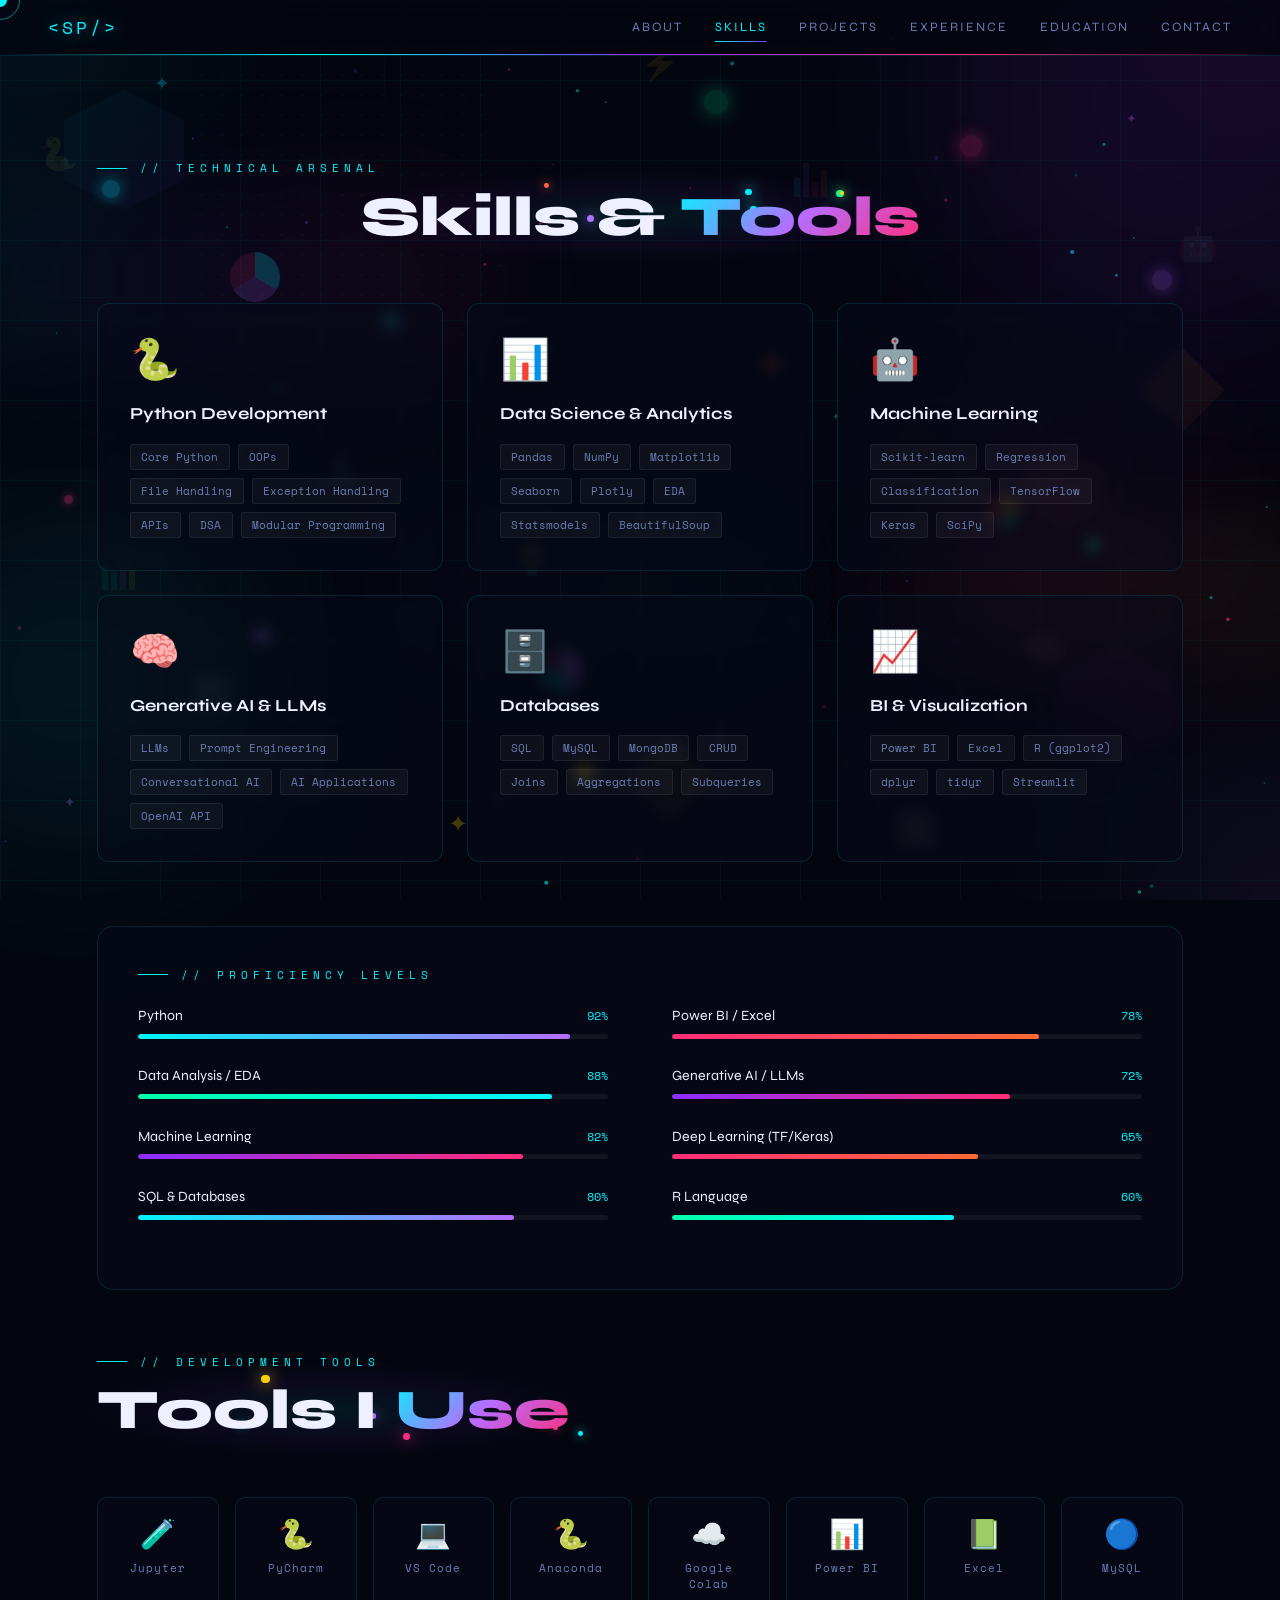
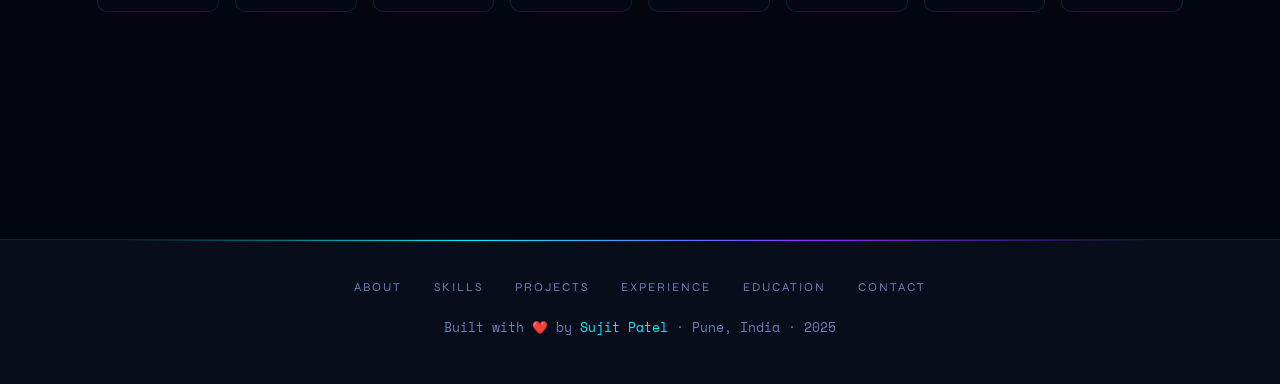
==== commit e34fc6cf: "Local files" ====
--- a/skills.html
+++ b/skills.html
@@ -1,106 +1,25 @@
 <!DOCTYPE html>
 <html lang="en">
 <head>
-<meta charset="UTF-8">
-<!-- FIX: lock zoom on mobile to stop pinch-zoom / cards zooming out -->
-<meta name="viewport" content="width=device-width, initial-scale=1.0, maximum-scale=1.0, user-scalable=no, viewport-fit=cover">
-<title>Sujit Patel — Data Scientist & ML Engineer</title>
+<meta charset="UTF-8"><meta name="viewport" content="width=device-width, initial-scale=1.0">
+<title>Skills — Sujit Patel</title>
 <link rel="stylesheet" href="style.css">
 <style>
-  #hero { min-height:100vh;display:flex;align-items:center;justify-content:center;flex-direction:column;text-align:center;padding:6rem 1.5rem 4rem;position:relative;overflow:hidden;width:100%;max-width:100%; }
-  .hero-rings { position:absolute;top:50%;left:50%;transform:translate(-50%,-50%);pointer-events:none;z-index:0; }
-  .ring { position:absolute;border-radius:50%;border:1px solid;transform:translate(-50%,-50%); }
-  .ring1 { width:600px;height:600px;border-color:rgba(0,245,255,0.06);animation:spin 40s linear infinite; }
-  .ring2 { width:800px;height:800px;border-color:rgba(139,47,255,0.05);animation:spinReverse 55s linear infinite; }
-  .ring3 { width:1000px;height:1000px;border-color:rgba(255,45,120,0.04);animation:spin 70s linear infinite; }
-  .ring-dot { position:absolute;width:6px;height:6px;border-radius:50%;top:0;left:50%;transform:translateX(-50%); }
-  .ring-dot-cyan { background:var(--cyan);box-shadow:0 0 15px var(--cyan),0 0 30px var(--cyan); }
-  .ring-dot-violet { background:var(--violet2);box-shadow:0 0 15px var(--violet2); }
-  .ring-dot-pink { background:var(--pink);box-shadow:0 0 15px var(--pink); }
-  .scanline { position:absolute;left:0;right:0;height:2px;background:linear-gradient(90deg,transparent,rgba(0,245,255,0.15),transparent);animation:scanline 6s linear infinite;pointer-events:none;z-index:1; }
-  .hero-content { position:relative;z-index:2;width:100%;max-width:100%; }
-  .hero-eyebrow { font-family:'Space Mono',monospace;font-size:0.72rem;color:var(--cyan);letter-spacing:5px;text-transform:uppercase;display:inline-flex;align-items:center;gap:0.8rem;margin-bottom:2.5rem;animation:fadeInDown 0.8s ease both; }
-  .hero-eyebrow::before,.hero-eyebrow::after { content:'';width:30px;height:1px;background:linear-gradient(90deg,transparent,var(--cyan)); }
-  .hero-eyebrow::after { transform:scaleX(-1); }
-  .eyebrow-dot { width:6px;height:6px;border-radius:50%;background:var(--cyan);box-shadow:0 0 10px var(--cyan);animation:pulse 2s ease infinite; }
-  .hero-name { font-weight:800;line-height:1.05;margin-bottom:0.5rem;animation:fadeInUp 1s 0.2s ease both; }
-  .hero-name .name-sujit { display:block;font-size:clamp(3rem,8vw,6.5rem);color:var(--text);letter-spacing:-2px; }
-  /* FIX 1: Data & Scientist — SAME gradient */
-  /* Data & Scientist — both cycle violet→orange→gold→cyan→violet→pink SLOWLY together */
-  .hero-name .name-data,
-  .hero-name .name-scientist {
-    display:block;font-size:clamp(2.8rem,7.5vw,6rem);letter-spacing:-2px;
-    background:linear-gradient(90deg,
-      var(--violet),var(--orange),var(--gold),var(--cyan),var(--violet2),var(--pink),var(--violet)
-    );
-    -webkit-background-clip:text;-webkit-text-fill-color:transparent;background-clip:text;
-    background-size:400% auto;
-    animation:heroGradientCycle 20s linear infinite;
-  }
-  @keyframes heroGradientCycle {
-    0%   { background-position: 0% center; }
-    100% { background-position: 400% center; }
-  }
-  @keyframes gradientFlow { 0%{background-position:0% 50%}50%{background-position:100% 50%}100%{background-position:0% 50%} }
-  .hero-role { font-size:clamp(0.85rem,2.5vw,1.4rem);color:var(--muted);letter-spacing:4px;text-transform:uppercase;margin:1.5rem 0;animation:fadeInUp 1s 0.4s ease both;line-height:1.8; }
-  .hero-typed-wrap { margin:1rem 0 2.5rem;animation:fadeInUp 1s 0.5s ease both; }
-  .hero-desc { max-width:600px;margin:0 auto 3rem;color:#8898c8;line-height:1.9;font-size:1.05rem;animation:fadeInUp 1s 0.6s ease both; }
-  .hero-btns { display:flex;gap:1.2rem;justify-content:center;flex-wrap:wrap;animation:fadeInUp 1s 0.8s ease both;margin-bottom:3rem; }
-  .hero-stats { display:flex;gap:3rem;justify-content:center;flex-wrap:wrap;animation:fadeInUp 1s 1s ease both; }
-  .hero-stat { text-align:center; }
-  .hero-stat .num { font-size:2.2rem;font-weight:800;font-family:'Space Mono',monospace;background:linear-gradient(135deg,var(--cyan),var(--violet2));-webkit-background-clip:text;-webkit-text-fill-color:transparent;background-clip:text; }
-  .hero-stat .lbl { font-size:0.7rem;color:var(--muted);letter-spacing:2px;text-transform:uppercase; }
-  .tech-float { position:absolute;font-size:1.5rem;animation:float 4s ease-in-out infinite;opacity:0.25;pointer-events:none; }
-  .tf1{top:15%;left:8%;animation-delay:0s;font-size:1.8rem;} .tf2{top:20%;right:10%;animation-delay:-1s;} .tf3{bottom:25%;left:6%;animation-delay:-2s;} .tf4{bottom:20%;right:8%;animation-delay:-3s;font-size:1.8rem;} .tf5{top:45%;left:3%;animation-delay:-1.5s;} .tf6{top:50%;right:4%;animation-delay:-2.5s;}
-
-  /* ABOUT */
-  #about { background:var(--bg2);position:relative;z-index:1; }
-  .about-grid { display:grid;grid-template-columns:1fr 1.5fr;gap:5rem;align-items:start;margin-top:4rem; }
-  .avatar-circle { width:260px;height:260px;border-radius:50%;background:linear-gradient(135deg,var(--bg3),var(--bg2));border:2px solid rgba(0,245,255,0.3);display:flex;align-items:center;justify-content:center;font-size:8rem;position:absolute;top:50%;left:50%;transform:translate(-50%,-50%);box-shadow:0 0 60px rgba(0,245,255,0.2),inset 0 0 40px rgba(0,245,255,0.05);animation:avatarPulse 4s ease-in-out infinite;z-index:2; }
-  @keyframes avatarPulse { 0%,100%{box-shadow:0 0 40px rgba(0,245,255,0.15)}50%{box-shadow:0 0 100px rgba(0,245,255,0.4)} }
-  .orbit { position:absolute;top:50%;left:50%;border-radius:50%;border:1px solid; }
-  .orbit1 { width:300px;height:300px;border-color:rgba(0,245,255,0.15);transform:translate(-50%,-50%);animation:spin 15s linear infinite; }
-  .orbit2 { width:350px;height:350px;border-color:rgba(139,47,255,0.1);transform:translate(-50%,-50%);animation:spinReverse 22s linear infinite; }
-  .orbit3 { width:400px;height:400px;border-color:rgba(255,45,120,0.08);transform:translate(-50%,-50%);animation:spin 30s linear infinite; }
-  .orbit-icon { position:absolute;top:-12px;left:50%;transform:translateX(-50%);font-size:1.4rem;filter:drop-shadow(0 0 8px rgba(0,245,255,0.8)); }
-  .info-card { background:rgba(8,13,28,0.8);border:1px solid var(--border);border-radius:10px;padding:1.2rem 1.5rem;margin-bottom:1rem;display:flex;align-items:center;gap:1.2rem;transition:border-color 0.3s,transform 0.3s; }
-  .info-card:hover { border-color:rgba(0,245,255,0.3);transform:translateX(6px); }
-  .info-icon { font-size:1.5rem;flex-shrink:0; }
-  .info-label { font-size:0.68rem;color:var(--muted);letter-spacing:2px;text-transform:uppercase;margin-bottom:0.2rem;font-family:'Space Mono',monospace; }
-  .info-value { font-size:0.95rem;color:var(--text); }
-  .about-text p { color:#8898c8;line-height:1.9;font-size:1rem;margin-bottom:1.2rem; }
-  .badges-wrap { display:flex;flex-wrap:wrap;gap:0.6rem;margin-top:1.5rem; }
-  .badge-item { font-family:'Space Mono',monospace;font-size:0.68rem;padding:0.35rem 0.9rem;border-radius:3px;letter-spacing:1px;transition:transform 0.2s; }
-  .badge-item:hover { transform:translateY(-2px); }
-  .b-cyan{border:1px solid rgba(0,245,255,0.35);color:var(--cyan);background:rgba(0,245,255,0.07);}
-  .b-violet{border:1px solid rgba(182,109,255,0.35);color:var(--violet2);background:rgba(182,109,255,0.07);}
-  .b-pink{border:1px solid rgba(255,45,120,0.35);color:var(--pink);background:rgba(255,45,120,0.07);}
-  .b-green{border:1px solid rgba(0,255,170,0.35);color:var(--green);background:rgba(0,255,170,0.07);}
-  .b-orange{border:1px solid rgba(255,107,53,0.35);color:var(--orange);background:rgba(255,107,53,0.07);}
-  .lang-row { display:flex;gap:1rem;flex-wrap:wrap;margin-top:2rem; }
-  .lang-pill { background:rgba(8,13,28,0.8);border:1px solid var(--border);border-radius:50px;padding:0.6rem 1.5rem;font-size:0.85rem;transition:border-color 0.2s; }
-  .lang-pill:hover { border-color:var(--cyan); }
-  .soft-grid { display:grid;grid-template-columns:repeat(auto-fit,minmax(160px,1fr));gap:1rem;margin-top:2rem; }
-  .soft-card { background:rgba(8,13,28,0.8);border:1px solid var(--border);border-radius:10px;padding:1.5rem;text-align:center;transition:transform 0.3s,border-color 0.3s; }
-  .soft-card:hover { transform:translateY(-5px);border-color:rgba(139,47,255,0.4); }
-  .soft-icon { font-size:2rem;margin-bottom:0.8rem;display:block; }
-  .soft-card h4 { font-size:0.85rem;color:var(--text);letter-spacing:1px; }
-
-  /* SKILLS */
-  #skills { background:var(--bg);position:relative;z-index:1; }
-  .skills-grid { display:grid;grid-template-columns:repeat(auto-fit,minmax(300px,1fr));gap:1.5rem;margin-bottom:4rem; }
-  .skill-card { background:var(--card);border:1px solid var(--border);border-radius:12px;padding:2rem;position:relative;overflow:hidden;transition:transform 0.4s,border-color 0.3s,box-shadow 0.4s; }
-  .skill-card::before { content:'';position:absolute;top:0;left:0;right:0;height:3px;background:var(--grad);transform:scaleX(0);transform-origin:left;transition:transform 0.5s; }
+  .skills-grid { display:grid;grid-template-columns:repeat(auto-fit,minmax(320px,1fr));gap:1.5rem;margin-bottom:4rem; }
+  .skill-card { background:var(--card);border:1px solid var(--border);border-radius:12px;padding:2rem;position:relative;overflow:hidden;transition:transform 0.4s cubic-bezier(0.16,1,0.3,1),border-color 0.3s,box-shadow 0.4s; }
+  .skill-card::before { content:'';position:absolute;top:0;left:0;right:0;height:3px;background:var(--grad);transform:scaleX(0);transform-origin:left;transition:transform 0.5s cubic-bezier(0.16,1,0.3,1); }
   .skill-card:hover::before { transform:scaleX(1); }
-  .skill-card:hover { transform:translateY(-8px);border-color:rgba(0,245,255,0.25);box-shadow:0 25px 70px rgba(0,0,0,0.5); }
-  .skill-card[data-color="cyan"]{--grad:linear-gradient(90deg,var(--cyan),var(--violet2));}
-  .skill-card[data-color="violet"]{--grad:linear-gradient(90deg,var(--violet),var(--pink));}
-  .skill-card[data-color="pink"]{--grad:linear-gradient(90deg,var(--pink),var(--orange));}
+  .skill-card:hover { transform:translateY(-8px);border-color:rgba(0,245,255,0.25);box-shadow:0 25px 70px rgba(0,0,0,0.5),0 0 30px rgba(0,245,255,0.06); }
+  .skill-card[data-color="cyan"] { --grad:linear-gradient(90deg,var(--cyan),var(--violet2)); }
+  .skill-card[data-color="violet"] { --grad:linear-gradient(90deg,var(--violet),var(--pink)); }
+  .skill-card[data-color="pink"] { --grad:linear-gradient(90deg,var(--pink),var(--orange)); }
   .skill-icon-big { font-size:2.5rem;margin-bottom:1.2rem;display:block; }
   .skill-card h3 { font-size:1.05rem;font-weight:700;margin-bottom:1.2rem;color:var(--text); }
   .skill-tags { display:flex;flex-wrap:wrap;gap:0.5rem; }
   .s-tag { font-size:0.68rem;padding:0.25rem 0.65rem;background:rgba(255,255,255,0.04);border:1px solid rgba(255,255,255,0.07);border-radius:3px;color:var(--muted);font-family:'Space Mono',monospace;transition:border-color 0.2s,color 0.2s; }
   .s-tag:hover { border-color:rgba(0,245,255,0.3);color:var(--cyan); }
+
+  /* Skill bars */
   .bars-section { background:rgba(8,13,28,0.6);border:1px solid var(--border);border-radius:16px;padding:2.5rem;margin-bottom:4rem; }
   .bars-grid { display:grid;grid-template-columns:1fr 1fr;gap:0 4rem; }
   .skill-bar-item { margin-bottom:1.8rem; }
@@ -109,125 +28,19 @@
   .skill-bar-pct { font-family:'Space Mono',monospace;font-size:0.75rem;color:var(--cyan); }
   .skill-bar-bg { background:rgba(255,255,255,0.05);border-radius:3px;height:5px;overflow:hidden; }
   .skill-bar-fill { height:5px;border-radius:3px;width:0;transition:width 1.8s cubic-bezier(0.16,1,0.3,1); }
-  .fill-cyan{background:linear-gradient(90deg,var(--cyan),var(--violet2));}
-  .fill-violet{background:linear-gradient(90deg,var(--violet),var(--pink));}
-  .fill-pink{background:linear-gradient(90deg,var(--pink),var(--orange));}
-  .fill-green{background:linear-gradient(90deg,var(--green),var(--cyan));}
-  .tools-grid { display:grid;grid-template-columns:repeat(auto-fill,minmax(110px,1fr));gap:1rem; }
-  .tool-item { background:rgba(8,13,28,0.8);border:1px solid var(--border);border-radius:10px;padding:1.2rem 0.8rem;text-align:center;transition:transform 0.3s,border-color 0.3s,box-shadow 0.3s; }
-  .tool-item:hover { transform:translateY(-6px) scale(1.05);border-color:rgba(0,245,255,0.35);box-shadow:0 15px 40px rgba(0,0,0,0.4); }
+  .fill-cyan { background:linear-gradient(90deg,var(--cyan),var(--violet2)); }
+  .fill-violet { background:linear-gradient(90deg,var(--violet),var(--pink)); }
+  .fill-pink { background:linear-gradient(90deg,var(--pink),var(--orange)); }
+  .fill-green { background:linear-gradient(90deg,var(--green),var(--cyan)); }
+
+  /* Hex grid visual */
+  .tools-grid { display:grid;grid-template-columns:repeat(auto-fill,minmax(120px,1fr));gap:1rem; }
+  .tool-item { background:rgba(8,13,28,0.8);border:1px solid var(--border);border-radius:10px;padding:1.2rem 0.8rem;text-align:center;transition:transform 0.3s,border-color 0.3s,box-shadow 0.3s;cursor:default; }
+  .tool-item:hover { transform:translateY(-6px) scale(1.05);border-color:rgba(0,245,255,0.35);box-shadow:0 15px 40px rgba(0,0,0,0.4),0 0 20px rgba(0,245,255,0.1); }
   .tool-icon { font-size:1.8rem;display:block;margin-bottom:0.5rem; }
   .tool-name { font-size:0.68rem;color:var(--muted);font-family:'Space Mono',monospace;letter-spacing:1px; }
 
-  /* PROJECTS */
-  #projects { background:var(--bg2);position:relative;z-index:1; }
-  .projects-grid { display:grid;grid-template-columns:repeat(auto-fit,minmax(320px,1fr));gap:2rem; }
-  .project-card { background:var(--card);border:1px solid var(--border);border-radius:14px;padding:2.2rem;position:relative;overflow:hidden;transition:transform 0.4s cubic-bezier(0.16,1,0.3,1),box-shadow 0.4s,border-color 0.3s; }
-  .project-card::before { content:'';position:absolute;top:0;left:0;right:0;height:3px;background:var(--grad);transform:scaleX(0);transform-origin:left;transition:transform 0.5s; }
-  .project-card:hover::before { transform:scaleX(1); }
-  .project-card:hover { transform:translateY(-12px) rotateX(2deg) rotateY(-1deg);box-shadow:0 40px 100px rgba(0,0,0,0.6),0 0 40px rgba(0,245,255,0.08);border-color:rgba(0,245,255,0.25); }
-  .project-card[data-glow="cyan"]{--grad:linear-gradient(90deg,var(--cyan),var(--violet2));}
-  .project-card[data-glow="violet"]{--grad:linear-gradient(90deg,var(--violet),var(--pink));}
-  .project-card[data-glow="pink"]{--grad:linear-gradient(90deg,var(--pink),var(--orange));}
-  .project-card[data-glow="green"]{--grad:linear-gradient(90deg,var(--green),var(--cyan));}
-  .project-card[data-glow="gold"]{--grad:linear-gradient(90deg,var(--gold),var(--orange));}
-  .project-num { position:absolute;top:1.5rem;right:1.8rem;font-family:'Space Mono',monospace;font-size:4rem;font-weight:700;color:rgba(255,255,255,0.03);line-height:1;pointer-events:none; }
-  .project-emoji { font-size:2.5rem;margin-bottom:1.2rem;display:block;filter:drop-shadow(0 0 8px rgba(0,245,255,0.4));transition:transform 0.3s; }
-  .project-card:hover .project-emoji { transform:scale(1.2) rotate(-5deg); }
-  .project-card h3 { font-size:1.15rem;font-weight:700;margin-bottom:0.8rem;color:var(--text); }
-  .project-card p { color:#6b7db3;font-size:0.88rem;line-height:1.75;margin-bottom:1.5rem; }
-  .project-tags { display:flex;flex-wrap:wrap;gap:0.4rem;margin-bottom:1.5rem; }
-  .project-link { display:inline-flex;align-items:center;gap:0.5rem;color:var(--cyan);font-size:0.78rem;font-family:'Space Mono',monospace;text-decoration:none;cursor:none;transition:gap 0.3s,color 0.2s; }
-  .project-link:hover { gap:1rem;color:var(--violet2); }
-  .project-link::after { content:'→'; }
-  .featured-badge { position:absolute;top:1.5rem;left:1.8rem;font-size:0.6rem;font-family:'Space Mono',monospace;letter-spacing:2px;text-transform:uppercase;padding:0.25rem 0.7rem;border-radius:50px;background:linear-gradient(135deg,rgba(0,245,255,0.15),rgba(139,47,255,0.15));border:1px solid rgba(0,245,255,0.3);color:var(--cyan); }
-
-  /* EXPERIENCE */
-  #experience { background:var(--bg);position:relative;z-index:1; }
-  .timeline { position:relative;padding-left:3rem;max-width:800px;margin:0 auto; }
-  .timeline::before { content:'';position:absolute;left:12px;top:0;bottom:0;width:2px;background:linear-gradient(to bottom,var(--cyan),var(--violet),var(--pink),transparent); }
-  .timeline-item { position:relative;padding-bottom:4rem; }
-  .timeline-dot-wrap { position:absolute;left:-3rem;top:4px;display:flex;align-items:center;justify-content:center; }
-  .timeline-dot { width:26px;height:26px;border-radius:50%;background:linear-gradient(135deg,var(--cyan),var(--violet));display:flex;align-items:center;justify-content:center;font-size:0.8rem;box-shadow:0 0 20px rgba(0,245,255,0.5);animation:dotPulse 3s ease infinite; }
-  @keyframes dotPulse { 0%,100%{box-shadow:0 0 15px rgba(0,245,255,0.4)}50%{box-shadow:0 0 30px rgba(0,245,255,0.8),0 0 60px rgba(0,245,255,0.3)} }
-  .timeline-meta { font-family:'Space Mono',monospace;font-size:0.72rem;color:var(--muted);margin-bottom:0.6rem;display:flex;align-items:center;gap:0.8rem;flex-wrap:wrap; }
-  .meta-dot { width:4px;height:4px;border-radius:50%;background:var(--cyan); }
-  .timeline-card { background:var(--card);border:1px solid var(--border);border-radius:12px;padding:2rem;transition:border-color 0.3s,transform 0.3s,box-shadow 0.3s; }
-  .timeline-card:hover { border-color:rgba(0,245,255,0.25);transform:translateY(-4px);box-shadow:0 20px 60px rgba(0,0,0,0.4); }
-  .timeline-title { font-size:1.2rem;font-weight:700;margin-bottom:0.3rem;color:var(--text); }
-  .timeline-org { color:var(--cyan);font-size:0.95rem;margin-bottom:1.2rem;display:flex;align-items:center;gap:0.5rem; }
-  .timeline-list { list-style:none; }
-  .timeline-list li { display:flex;gap:0.8rem;color:#6b7db3;font-size:0.88rem;line-height:1.7;margin-bottom:0.8rem; }
-  .timeline-list li::before { content:'▸';color:var(--cyan);flex-shrink:0;margin-top:0.1rem; }
-  .highlights { display:flex;gap:1rem;flex-wrap:wrap;margin-top:1.5rem; }
-  .highlight-pill { background:rgba(0,245,255,0.06);border:1px solid rgba(0,245,255,0.15);border-radius:50px;padding:0.4rem 1rem;font-size:0.72rem;color:var(--cyan);font-family:'Space Mono',monospace; }
-
-  /* EDUCATION */
-  #education { background:var(--bg2);position:relative;z-index:1; }
-  .edu-grid { display:grid;grid-template-columns:repeat(auto-fit,minmax(320px,1fr));gap:2rem;margin-bottom:5rem; }
-  .edu-card { background:var(--card);border:1px solid var(--border);border-radius:14px;padding:2.2rem;position:relative;overflow:hidden;transition:transform 0.4s,border-color 0.3s,box-shadow 0.4s; }
-  .edu-card::before { content:'';position:absolute;top:0;left:0;right:0;height:3px;background:var(--grad); }
-  .edu-card:hover { transform:translateY(-10px);border-color:rgba(0,245,255,0.25);box-shadow:0 30px 80px rgba(0,0,0,0.5); }
-  .edu-card[data-c="cyan"]{--grad:linear-gradient(90deg,var(--cyan),var(--violet2));}
-  .edu-card[data-c="violet"]{--grad:linear-gradient(90deg,var(--violet),var(--pink));}
-  .edu-icon-big { font-size:3rem;display:block;margin-bottom:1.2rem;filter:drop-shadow(0 0 10px rgba(0,245,255,0.4)); }
-  .edu-card h3 { font-size:1.1rem;font-weight:700;margin-bottom:0.4rem; }
-  .edu-org { color:var(--cyan);font-size:0.88rem;margin-bottom:0.3rem; }
-  .edu-period { font-family:'Space Mono',monospace;font-size:0.7rem;color:var(--muted);margin-bottom:1rem; }
-  .edu-card p { color:#6b7db3;font-size:0.85rem;line-height:1.7; }
-  .cgpa-badge { display:inline-flex;align-items:center;gap:0.5rem;background:linear-gradient(135deg,rgba(0,245,255,0.1),rgba(139,47,255,0.1));border:1px solid rgba(0,245,255,0.25);border-radius:50px;padding:0.4rem 1rem;font-family:'Space Mono',monospace;font-size:0.78rem;color:var(--cyan);margin-top:1rem; }
-  .certs-grid { display:grid;grid-template-columns:repeat(auto-fit,minmax(280px,1fr));gap:1rem; }
-  .cert-card { background:var(--card);border:1px solid var(--border);border-radius:10px;padding:1.4rem 1.6rem;display:flex;align-items:center;gap:1.2rem;transition:border-color 0.3s,transform 0.3s,box-shadow 0.3s; }
-  .cert-card:hover { border-color:rgba(0,255,170,0.35);transform:translateX(6px);box-shadow:0 10px 40px rgba(0,0,0,0.3); }
-  .cert-icon { width:42px;height:42px;border-radius:10px;background:linear-gradient(135deg,rgba(0,255,170,0.15),rgba(0,245,255,0.1));border:1px solid rgba(0,255,170,0.25);display:flex;align-items:center;justify-content:center;font-size:1.3rem;flex-shrink:0; }
-  .cert-name { font-size:0.88rem;color:var(--text);font-weight:600;margin-bottom:0.2rem; }
-  .cert-issuer { font-size:0.72rem;color:var(--muted);font-family:'Space Mono',monospace; }
-  .cert-check { color:var(--green);font-size:1rem;margin-left:auto;flex-shrink:0; }
-
-  /* CONTACT */
-  #contact { background:var(--bg);position:relative;z-index:1; }
-  .contact-layout { display:grid;grid-template-columns:1fr 1.2fr;gap:5rem;align-items:start;margin-top:3rem; }
-  .contact-intro h2 { font-size:clamp(1.8rem,4vw,2.8rem);font-weight:800;line-height:1.2;margin-bottom:1.5rem; }
-  .contact-intro p { color:#6b7db3;font-size:1rem;line-height:1.9;margin-bottom:2rem; }
-  .contact-cards-list { display:flex;flex-direction:column;gap:1rem; }
-  .c-card { background:var(--card);border:1px solid var(--border);border-radius:12px;padding:1.4rem 1.6rem;display:flex;align-items:center;gap:1.2rem;transition:border-color 0.3s,transform 0.3s,box-shadow 0.3s;text-decoration:none;cursor:none; }
-  .c-card:hover { border-color:rgba(0,245,255,0.35);transform:translateX(8px);box-shadow:0 15px 50px rgba(0,0,0,0.4); }
-  .c-icon { width:46px;height:46px;border-radius:10px;display:flex;align-items:center;justify-content:center;font-size:1.4rem;flex-shrink:0; }
-  .ci-email{background:linear-gradient(135deg,rgba(0,245,255,0.15),rgba(139,47,255,0.1));border:1px solid rgba(0,245,255,0.2);}
-  .ci-phone{background:linear-gradient(135deg,rgba(0,255,170,0.15),rgba(0,245,255,0.1));border:1px solid rgba(0,255,170,0.2);}
-  .ci-linkedin{background:linear-gradient(135deg,rgba(139,47,255,0.15),rgba(255,45,120,0.1));border:1px solid rgba(139,47,255,0.2);}
-  .ci-telegram{background:linear-gradient(135deg,rgba(0,245,255,0.15),rgba(0,255,170,0.1));border:1px solid rgba(0,245,255,0.2);}
-  .c-label { font-size:0.68rem;color:var(--muted);letter-spacing:2px;text-transform:uppercase;font-family:'Space Mono',monospace;margin-bottom:0.2rem; }
-  .c-value { font-size:0.9rem;color:var(--text);transition:color 0.2s; }
-  .c-card:hover .c-value { color:var(--cyan); }
-  .contact-form-wrap { background:var(--card);border:1px solid var(--border);border-radius:16px;padding:2.5rem;position:relative;overflow:hidden; }
-  .contact-form-wrap::before { content:'';position:absolute;top:0;left:0;right:0;height:3px;background:linear-gradient(90deg,var(--cyan),var(--violet),var(--pink));animation:borderFlow 4s ease infinite;background-size:200% auto; }
-  .form-group { margin-bottom:1.5rem; }
-  .form-label { display:block;font-size:0.72rem;color:var(--muted);letter-spacing:2px;text-transform:uppercase;font-family:'Space Mono',monospace;margin-bottom:0.6rem; }
-  .form-input { width:100%;background:rgba(4,6,15,0.8);border:1px solid rgba(255,255,255,0.08);border-radius:8px;padding:0.9rem 1.1rem;color:var(--text);font-family:'Syne',sans-serif;font-size:0.95rem;transition:border-color 0.3s,box-shadow 0.3s;outline:none;cursor:none; }
-  .form-input:focus { border-color:rgba(0,245,255,0.4);box-shadow:0 0 0 3px rgba(0,245,255,0.08); }
-  .form-input::placeholder { color:rgba(107,125,179,0.5); }
-  textarea.form-input { resize:vertical;min-height:130px; }
-  .form-submit { width:100%;background:linear-gradient(135deg,var(--cyan),var(--violet),var(--pink));border:none;border-radius:8px;padding:1rem;color:#fff;font-family:'Syne',sans-serif;font-size:0.9rem;font-weight:700;letter-spacing:2px;text-transform:uppercase;cursor:none;transition:transform 0.3s,box-shadow 0.3s;background-size:200% auto;animation:borderFlow 4s linear infinite; }
-  .form-submit:hover { transform:translateY(-3px);box-shadow:0 0 40px rgba(0,245,255,0.4); }
-  .avail-badge { display:inline-flex;align-items:center;gap:0.6rem;background:rgba(0,255,170,0.08);border:1px solid rgba(0,255,170,0.25);border-radius:50px;padding:0.5rem 1.2rem;margin-bottom:2rem;font-size:0.8rem;color:var(--green); }
-  .avail-dot { width:8px;height:8px;border-radius:50%;background:var(--green);box-shadow:0 0 10px var(--green);animation:pulse 2s ease infinite; }
-
-  @media(max-width:768px) {
-    #hero { padding:5rem 1.2rem 3rem; }
-    .about-grid,.contact-layout{grid-template-columns:1fr;gap:3rem;}
-    .orbit1{width:260px;height:260px;}.orbit2{width:310px;height:310px;}.orbit3{display:none;}
-    .bars-grid{grid-template-columns:1fr;}
-    .hero-stats{gap:1.5rem 2rem;}
-    .skills-grid,.projects-grid,.edu-grid,.certs-grid{grid-template-columns:1fr;}
-    /* MOBILE VIBRATE FIX: kill all transform on timeline so long cards never jitter */
-    .timeline-item.reveal,
-    .timeline-item.reveal.visible,
-    .timeline-card,
-    .timeline-card:hover { transform:none !important; }
-    .timeline-item.reveal { opacity:0; transition:opacity 0.6s ease; }
-    .timeline-item.reveal.visible { opacity:1; }
-  }
+  @media(max-width:768px) { .bars-grid{grid-template-columns:1fr;} }
 </style>
 </head>
 <body>
@@ -268,129 +81,39 @@
 <div class="corner-glow corner-tl"></div>
 <div class="corner-glow corner-br"></div>
 <div class="corner-glow corner-tr"></div>
-<div class="orb orb1"></div><div class="orb orb2"></div><div class="orb orb3"></div><div class="orb orb4"></div>
-
+<div class="orb orb1"></div><div class="orb orb2"></div><div class="orb orb3"></div>
 <nav>
-  <div class="nav-logo" onclick="ss('hero')">&lt;SP/&gt;</div>
+  <div class="nav-logo" onclick="goTo('hero')">&lt;SP/&gt;</div>
   <div class="nav-links">
-    <button onclick="ss('about')">About</button>
-    <button onclick="ss('skills')">Skills</button>
-    <button onclick="ss('projects')">Projects</button>
-    <button onclick="ss('experience')">Experience</button>
-    <button onclick="ss('education')">Education</button>
-    <button onclick="ss('contact')">Contact</button>
+    <button onclick="goTo('about')">About</button><button onclick="goTo('skills')">Skills</button>
+    <button onclick="goTo('projects')">Projects</button><button onclick="goTo('experience')">Experience</button>
+    <button onclick="goTo('education')">Education</button><button onclick="goTo('contact')">Contact</button>
   </div>
   <button class="nav-toggle" id="menuBtn" onclick="toggleMenu(event)">☰</button>
 </nav>
 <div class="mobile-menu" id="mobileMenu">
-  <button onclick="ms('about')">About</button><button onclick="ms('skills')">Skills</button>
-  <button onclick="ms('projects')">Projects</button><button onclick="ms('experience')">Experience</button>
-  <button onclick="ms('education')">Education</button><button onclick="ms('contact')">Contact</button>
+  <button onclick="mobileGo('about')">About</button><button onclick="mobileGo('skills')">Skills</button>
+  <button onclick="mobileGo('projects')">Projects</button><button onclick="mobileGo('experience')">Experience</button>
+  <button onclick="mobileGo('education')">Education</button><button onclick="mobileGo('contact')">Contact</button>
 </div>
 
-<!-- HERO -->
-<section id="hero">
-  <div class="scanline"></div>
-  <div class="hero-rings">
-    <div class="ring ring1"><div class="ring-dot ring-dot-cyan"></div></div>
-    <div class="ring ring2"><div class="ring-dot ring-dot-violet"></div></div>
-    <div class="ring ring3"><div class="ring-dot ring-dot-pink"></div></div>
-  </div>
-  <div class="tech-float tf1">🐍</div><div class="tech-float tf2">🤖</div><div class="tech-float tf3">📊</div>
-  <div class="tech-float tf4">🧠</div><div class="tech-float tf5">⚡</div><div class="tech-float tf6">🔬</div>
-  <div class="hero-content">
-    <div class="hero-eyebrow"><div class="eyebrow-dot"></div>Pune, India · Available for Hire<div class="eyebrow-dot"></div></div>
-    <h1 class="hero-name">
-      <span class="name-sujit">Sujit Patel</span>
-      <span class="name-data">Data</span>
-      <span class="name-scientist">Scientist</span>
-    </h1>
-    <!-- Roles: added Website Developer, Automation Developer, AI Agent Creator -->
-    <p class="hero-role">ML Engineer · Python Developer · AI Builder<br>Website Developer · Automation Developer · AI Agent Builder</p>
-    <div class="hero-typed-wrap"><p class="typed-text">&gt;&nbsp;<span id="typed-inner"></span><span class="cursor-blink">█</span></p></div>
-    <p class="hero-desc">Transforming raw data into intelligent systems. Building ML models, AI bots, automation pipelines, AI agents, and websites that solve real-world problems.</p>
-    <div class="hero-btns">
-      <button onclick="ss('projects')" class="btn-primary"><span>View My Work</span></button>
-      <button onclick="ss('contact')" class="btn-outline">Get In Touch</button>
-    </div>
-    <div class="hero-stats">
-      <div class="hero-stat"><div class="num" data-target="5" data-suffix="+">0+</div><div class="lbl">Projects Built</div></div>
-      <div class="hero-stat"><div class="num" data-target="2" data-suffix="yr">0yr</div><div class="lbl">Experience</div></div>
-      <div class="hero-stat"><div class="num" data-target="5" data-suffix="">0</div><div class="lbl">Certifications</div></div>
-      <div class="hero-stat"><div class="num" data-target="8" data-suffix="+">0+</div><div class="lbl">Tech Skills</div></div>
-    </div>
-  </div>
-  <!-- Scroll Down indicator removed as requested -->
-</section>
-
-<!-- ABOUT -->
-<section id="about">
+<section style="position:relative;z-index:2;">
   <div class="section-inner">
-    <div style="text-align:center;margin-bottom:1rem;" class="reveal">
-      <p class="section-label">// Who I Am</p>
-      <h2 class="section-title">About <span class="highlight">Me</span></h2>
-    </div>
-    <div class="about-grid">
-      <div>
-        <div style="position:relative;height:420px;margin:0 auto;width:320px;" class="reveal-scale">
-          <div class="orbit orbit1"><div class="orbit-icon">🐍</div></div>
-          <div class="orbit orbit2"><div class="orbit-icon">🤖</div></div>
-          <div class="orbit orbit3"><div class="orbit-icon">⚡</div></div>
-          <div class="avatar-circle">👨‍💻</div>
-        </div>
-        <div style="margin-top:2rem;">
-          <div class="info-card reveal"><span class="info-icon">📍</span><div><p class="info-label">Location</p><p class="info-value">Pune, Maharashtra, India</p></div></div>
-          <div class="info-card reveal"><span class="info-icon">🎓</span><div><p class="info-label">Education</p><p class="info-value">B.E. Computer Engineering · CGPA 8.54</p></div></div>
-          <div class="info-card reveal"><span class="info-icon">💼</span><div><p class="info-label">Status</p><p class="info-value" style="color:var(--green);">● Open to Opportunities</p></div></div>
-          <div class="info-card reveal"><span class="info-icon">📧</span><div><p class="info-label">Email</p><p class="info-value">sujitpatel096@gmail.com</p></div></div>
-        </div>
-      </div>
-      <div class="reveal-right">
-        <p class="section-label">// My Story</p>
-        <h3 style="font-size:clamp(1.5rem,3vw,2.2rem);font-weight:800;margin-bottom:1.5rem;">Passionate about <span class="highlight">Data & AI</span></h3>
-        <div class="about-text">
-          <p>I'm a <strong style="color:var(--cyan);">Data Scientist & ML Engineer</strong> from Pune, India with a solid foundation in Python, machine learning, and AI. B.E. in Computer Engineering from GTU with CGPA 8.54.</p>
-          <p>My journey began at Greencom Ebizz Infotech where I built Python automation systems, data pipelines, and contributed to an AI-powered children's learning app.</p>
-          <p>Completed advanced training in Data Science & AI at Seed Infotech Pune, earning certifications from IBM. I love turning complex datasets into meaningful insights.</p>
-          <p>I also build <strong style="color:var(--violet2);">AI agents, RAG pipelines, LLM-powered apps, automation tools, and websites</strong> — always looking for the next big challenge.</p>
-        </div>
-        <div class="badges-wrap">
-          <span class="badge-item b-cyan">Python Expert</span><span class="badge-item b-violet">Machine Learning</span><span class="badge-item b-pink">Generative AI</span><span class="badge-item b-green">LLMs</span><span class="badge-item b-orange">RAG Pipelines</span><span class="badge-item b-cyan">AI Agents</span><span class="badge-item b-violet">Automation</span><span class="badge-item b-pink">Web Development</span><span class="badge-item b-green">SQL & MongoDB</span><span class="badge-item b-orange">Power BI</span><span class="badge-item b-cyan">Deep Learning</span><span class="badge-item b-violet">Web Scraping</span>
-        </div>
-        <div style="margin-top:2.5rem;display:flex;gap:1rem;flex-wrap:wrap;">
-          <button onclick="ss('projects')" class="btn-primary"><span>See My Projects</span></button>
-          <button onclick="ss('skills')" class="btn-outline">View Skills</button>
-        </div>
-      </div>
-    </div>
-    <div style="margin-top:5rem;">
-      <p class="section-label reveal">// Personality</p>
-      <h3 class="section-title reveal">Soft <span class="highlight">Skills</span></h3>
-      <div class="soft-grid">
-        <div class="soft-card reveal"><span class="soft-icon">🧩</span><h4>Problem Solving</h4></div>
-        <div class="soft-card reveal"><span class="soft-icon">🔍</span><h4>Analytical Thinking</h4></div>
-        <div class="soft-card reveal"><span class="soft-icon">🤝</span><h4>Team Collaboration</h4></div>
-        <div class="soft-card reveal"><span class="soft-icon">💬</span><h4>Communication</h4></div>
-        <div class="soft-card reveal"><span class="soft-icon">🚀</span><h4>Self-Motivated</h4></div>
-        <div class="soft-card reveal"><span class="soft-icon">📚</span><h4>Continuous Learning</h4></div>
-      </div>
-    </div>
-  </div>
-</section>
-
-<!-- SKILLS -->
-<section id="skills">
-  <div class="section-inner">
-    <div style="text-align:center;" class="reveal"><p class="section-label">// Technical Arsenal</p><h2 class="section-title">Skills & <span class="highlight">Tools</span></h2></div>
+    <div style="text-align:center;padding-top:4rem;">
+      <p class="section-label reveal">// Technical Arsenal</p>
+      <h1 class="section-title reveal">Skills & <span class="highlight">Tools</span></h1>
+    </div>
+
     <div class="skills-grid">
       <div class="skill-card reveal" data-color="cyan"><span class="skill-icon-big">🐍</span><h3>Python Development</h3><div class="skill-tags"><span class="s-tag">Core Python</span><span class="s-tag">OOPs</span><span class="s-tag">File Handling</span><span class="s-tag">Exception Handling</span><span class="s-tag">APIs</span><span class="s-tag">DSA</span><span class="s-tag">Modular Programming</span></div></div>
       <div class="skill-card reveal" data-color="violet"><span class="skill-icon-big">📊</span><h3>Data Science & Analytics</h3><div class="skill-tags"><span class="s-tag">Pandas</span><span class="s-tag">NumPy</span><span class="s-tag">Matplotlib</span><span class="s-tag">Seaborn</span><span class="s-tag">Plotly</span><span class="s-tag">EDA</span><span class="s-tag">Statsmodels</span><span class="s-tag">BeautifulSoup</span></div></div>
       <div class="skill-card reveal" data-color="pink"><span class="skill-icon-big">🤖</span><h3>Machine Learning</h3><div class="skill-tags"><span class="s-tag">Scikit-learn</span><span class="s-tag">Regression</span><span class="s-tag">Classification</span><span class="s-tag">TensorFlow</span><span class="s-tag">Keras</span><span class="s-tag">SciPy</span></div></div>
-      <div class="skill-card reveal" data-color="cyan"><span class="skill-icon-big">🧠</span><h3>Generative AI & LLMs</h3><div class="skill-tags"><span class="s-tag">LLMs</span><span class="s-tag">RAG Pipelines</span><span class="s-tag">AI Agents</span><span class="s-tag">Prompt Engineering</span><span class="s-tag">Vector Databases</span><span class="s-tag">LangChain</span><span class="s-tag">Conversational AI</span><span class="s-tag">OpenAI API</span><span class="s-tag">Groq / Gemini API</span></div></div>
-      <div class="skill-card reveal" data-color="violet"><span class="skill-icon-big">⚙️</span><h3>Automation & Web</h3><div class="skill-tags"><span class="s-tag">Automation Pipelines</span><span class="s-tag">Web Scraping</span><span class="s-tag">Playwright</span><span class="s-tag">Selenium</span><span class="s-tag">GitHub Actions</span><span class="s-tag">HTML / CSS / JS</span><span class="s-tag">Web Development</span></div></div>
-      <div class="skill-card reveal" data-color="pink"><span class="skill-icon-big">🗄️</span><h3>Databases</h3><div class="skill-tags"><span class="s-tag">SQL</span><span class="s-tag">MySQL</span><span class="s-tag">MongoDB</span><span class="s-tag">CRUD</span><span class="s-tag">Joins</span><span class="s-tag">Aggregations</span><span class="s-tag">Subqueries</span></div></div>
-      <div class="skill-card reveal" data-color="cyan"><span class="skill-icon-big">📈</span><h3>BI & Visualization</h3><div class="skill-tags"><span class="s-tag">Power BI</span><span class="s-tag">Excel</span><span class="s-tag">R (ggplot2)</span><span class="s-tag">dplyr</span><span class="s-tag">tidyr</span><span class="s-tag">Streamlit</span></div></div>
-    </div>
+      <div class="skill-card reveal" data-color="cyan"><span class="skill-icon-big">🧠</span><h3>Generative AI & LLMs</h3><div class="skill-tags"><span class="s-tag">LLMs</span><span class="s-tag">Prompt Engineering</span><span class="s-tag">Conversational AI</span><span class="s-tag">AI Applications</span><span class="s-tag">OpenAI API</span></div></div>
+      <div class="skill-card reveal" data-color="violet"><span class="skill-icon-big">🗄️</span><h3>Databases</h3><div class="skill-tags"><span class="s-tag">SQL</span><span class="s-tag">MySQL</span><span class="s-tag">MongoDB</span><span class="s-tag">CRUD</span><span class="s-tag">Joins</span><span class="s-tag">Aggregations</span><span class="s-tag">Subqueries</span></div></div>
+      <div class="skill-card reveal" data-color="pink"><span class="skill-icon-big">📈</span><h3>BI & Visualization</h3><div class="skill-tags"><span class="s-tag">Power BI</span><span class="s-tag">Excel</span><span class="s-tag">R (ggplot2)</span><span class="s-tag">dplyr</span><span class="s-tag">tidyr</span><span class="s-tag">Streamlit</span></div></div>
+    </div>
+
+    <!-- Skill Bars -->
     <div class="bars-section skill-bar-section reveal">
       <p class="section-label" style="margin-bottom:1.5rem;">// Proficiency Levels</p>
       <div class="bars-grid">
@@ -398,20 +121,20 @@
           <div class="skill-bar-item"><div class="skill-bar-header"><span class="skill-bar-name">Python</span><span class="skill-bar-pct">92%</span></div><div class="skill-bar-bg"><div class="skill-bar-fill fill-cyan" data-width="92"></div></div></div>
           <div class="skill-bar-item"><div class="skill-bar-header"><span class="skill-bar-name">Data Analysis / EDA</span><span class="skill-bar-pct">88%</span></div><div class="skill-bar-bg"><div class="skill-bar-fill fill-green" data-width="88"></div></div></div>
           <div class="skill-bar-item"><div class="skill-bar-header"><span class="skill-bar-name">Machine Learning</span><span class="skill-bar-pct">82%</span></div><div class="skill-bar-bg"><div class="skill-bar-fill fill-violet" data-width="82"></div></div></div>
-          <div class="skill-bar-item"><div class="skill-bar-header"><span class="skill-bar-name">Automation / Web Scraping</span><span class="skill-bar-pct">85%</span></div><div class="skill-bar-bg"><div class="skill-bar-fill fill-cyan" data-width="85"></div></div></div>
-          <div class="skill-bar-item"><div class="skill-bar-header"><span class="skill-bar-name">SQL & Databases</span><span class="skill-bar-pct">80%</span></div><div class="skill-bar-bg"><div class="skill-bar-fill fill-pink" data-width="80"></div></div></div>
+          <div class="skill-bar-item"><div class="skill-bar-header"><span class="skill-bar-name">SQL & Databases</span><span class="skill-bar-pct">80%</span></div><div class="skill-bar-bg"><div class="skill-bar-fill fill-cyan" data-width="80"></div></div></div>
         </div>
         <div>
-          <div class="skill-bar-item"><div class="skill-bar-header"><span class="skill-bar-name">Generative AI / LLMs</span><span class="skill-bar-pct">78%</span></div><div class="skill-bar-bg"><div class="skill-bar-fill fill-violet" data-width="78"></div></div></div>
-          <div class="skill-bar-item"><div class="skill-bar-header"><span class="skill-bar-name">RAG Pipelines / AI Agents</span><span class="skill-bar-pct">75%</span></div><div class="skill-bar-bg"><div class="skill-bar-fill fill-cyan" data-width="75"></div></div></div>
-          <div class="skill-bar-item"><div class="skill-bar-header"><span class="skill-bar-name">Web Development</span><span class="skill-bar-pct">73%</span></div><div class="skill-bar-bg"><div class="skill-bar-fill fill-pink" data-width="73"></div></div></div>
-          <div class="skill-bar-item"><div class="skill-bar-header"><span class="skill-bar-name">Power BI / Excel</span><span class="skill-bar-pct">78%</span></div><div class="skill-bar-bg"><div class="skill-bar-fill fill-green" data-width="78"></div></div></div>
-          <div class="skill-bar-item"><div class="skill-bar-header"><span class="skill-bar-name">Deep Learning (TF/Keras)</span><span class="skill-bar-pct">65%</span></div><div class="skill-bar-bg"><div class="skill-bar-fill fill-violet" data-width="65"></div></div></div>
+          <div class="skill-bar-item"><div class="skill-bar-header"><span class="skill-bar-name">Power BI / Excel</span><span class="skill-bar-pct">78%</span></div><div class="skill-bar-bg"><div class="skill-bar-fill fill-pink" data-width="78"></div></div></div>
+          <div class="skill-bar-item"><div class="skill-bar-header"><span class="skill-bar-name">Generative AI / LLMs</span><span class="skill-bar-pct">72%</span></div><div class="skill-bar-bg"><div class="skill-bar-fill fill-violet" data-width="72"></div></div></div>
+          <div class="skill-bar-item"><div class="skill-bar-header"><span class="skill-bar-name">Deep Learning (TF/Keras)</span><span class="skill-bar-pct">65%</span></div><div class="skill-bar-bg"><div class="skill-bar-fill fill-pink" data-width="65"></div></div></div>
+          <div class="skill-bar-item"><div class="skill-bar-header"><span class="skill-bar-name">R Language</span><span class="skill-bar-pct">60%</span></div><div class="skill-bar-bg"><div class="skill-bar-fill fill-green" data-width="60"></div></div></div>
         </div>
       </div>
     </div>
+
+    <!-- Tools -->
     <p class="section-label reveal">// Development Tools</p>
-    <h3 class="section-title reveal">Tools I <span class="highlight">Use</span></h3>
+    <h2 class="section-title reveal">Tools I <span class="highlight">Use</span></h2>
     <div class="tools-grid">
       <div class="tool-item reveal"><span class="tool-icon">🧪</span><p class="tool-name">Jupyter</p></div>
       <div class="tool-item reveal"><span class="tool-icon">🐍</span><p class="tool-name">PyCharm</p></div>
@@ -423,123 +146,8 @@
       <div class="tool-item reveal"><span class="tool-icon">🔵</span><p class="tool-name">MySQL</p></div>
       <div class="tool-item reveal"><span class="tool-icon">🍃</span><p class="tool-name">MongoDB</p></div>
       <div class="tool-item reveal"><span class="tool-icon">🌊</span><p class="tool-name">Streamlit</p></div>
-      <div class="tool-item reveal"><span class="tool-icon">🦜</span><p class="tool-name">LangChain</p></div>
-      <div class="tool-item reveal"><span class="tool-icon">⚙️</span><p class="tool-name">GitHub Actions</p></div>
-      <div class="tool-item reveal"><span class="tool-icon">🎭</span><p class="tool-name">Playwright</p></div>
       <div class="tool-item reveal"><span class="tool-icon">📐</span><p class="tool-name">RStudio</p></div>
       <div class="tool-item reveal"><span class="tool-icon">🤖</span><p class="tool-name">Telegram API</p></div>
-    </div>
-  </div>
-</section>
-
-<!-- PROJECTS -->
-<section id="projects">
-  <div class="section-inner">
-    <div style="text-align:center;" class="reveal"><p class="section-label">// What I've Built</p><h2 class="section-title">My <span class="highlight">Projects</span></h2></div>
-    <div class="projects-grid">
-      <div class="project-card reveal" data-glow="cyan"><div class="project-num">01</div><span class="project-emoji">📊</span><h3>Sales Analytics & Reporting System</h3><p>Built with Python & SQL to analyze structured sales data. Complex queries using JOIN, GROUP BY, and HAVING for monthly, yearly, and region-wise reporting. Automated charts with Pandas + Matplotlib.</p><div class="project-tags"><span class="tag tag-cyan">Python</span><span class="tag tag-violet">SQL</span><span class="tag tag-orange">Pandas</span><span class="tag tag-green">Matplotlib</span></div></div>
-      <div class="project-card reveal" data-glow="violet"><div class="project-num">02</div><span class="project-emoji">🏨</span><h3>Hotel Management System</h3><p>Menu-driven Python system with MySQL backend to automate guest check-in/out, room booking, upgrades, cancellations, and billing with persistent data tracking and clean OOP architecture.</p><div class="project-tags"><span class="tag tag-cyan">Python</span><span class="tag tag-violet">MySQL</span><span class="tag tag-orange">OOPs</span><span class="tag tag-green">CRUD</span></div></div>
-      <div class="project-card reveal" data-glow="pink"><div class="project-num">03</div><span class="project-emoji">🎓</span><h3>Student Management System</h3><p>Python-based system to manage student records with add, update, delete, and search operations. Applied OOP principles and file handling for persistent storage — clean modular design.</p><div class="project-tags"><span class="tag tag-cyan">Python</span><span class="tag tag-violet">OOPs</span><span class="tag tag-orange">File Handling</span></div></div>
-      <div class="project-card reveal" data-glow="gold"><div class="project-num">04</div><span class="project-emoji">🎬</span><h3>MovieMind AI — Bot</h3><p>Smart AI-powered movie recommendation bot. Suggests personalized films based on your mood and taste using ML algorithms. Currently running locally — live deployment coming soon!</p><div class="project-tags"><span class="tag tag-cyan">Python</span><span class="tag tag-violet">Telegram API</span><span class="tag tag-orange">AI/ML</span><span class="tag tag-green">Bot</span></div><a href="https://t.me/moviemind_ai_bot" class="project-link">@moviemind_ai_bot</a></div>
-      <div class="project-card reveal" data-glow="green"><div class="project-num">05</div><span class="project-emoji">🌐</span><h3>Interactive Resume Website</h3><p>A visually stunning animated resume website with particle network, glowing cursor trails, 3D card effects, and smooth animations. Built with pure HTML, CSS & JS.</p><div class="project-tags"><span class="tag tag-cyan">HTML/CSS</span><span class="tag tag-violet">JavaScript</span><span class="tag tag-orange">Animations</span><span class="tag tag-green">UI/UX</span></div></div>
-    </div>
-    <div style="text-align:center;margin-top:4rem;" class="reveal">
-      <p style="color:var(--muted);font-size:0.9rem;margin-bottom:1.5rem;">More projects coming soon — always building something new 🚀</p>
-      <button onclick="ss('contact')" class="btn-primary"><span>Collaborate With Me</span></button>
-    </div>
-  </div>
-</section>
-
-<!-- EXPERIENCE -->
-<section id="experience">
-  <div class="section-inner">
-    <div style="text-align:center;margin-bottom:4rem;" class="reveal"><p class="section-label">// Work History</p><h2 class="section-title">My <span class="highlight">Experience</span></h2></div>
-    <div class="timeline">
-      <div class="timeline-item reveal">
-        <div class="timeline-dot-wrap"><div class="timeline-dot">🚀</div></div>
-        <div class="timeline-meta"><span>MAY 2026</span><div class="meta-dot"></div><span>PRESENT</span><div class="meta-dot"></div><span>Baner, Pune, Maharashtra</span></div>
-        <div class="timeline-card">
-          <h3 class="timeline-title">AI &amp; Automation Engineer Intern</h3>
-          <p class="timeline-org">🏢 Vyom Capital </p>
-          <ul class="timeline-list">
-            <li>Architected end-to-end automated Python pipelines to fetch, parse, and process NSE/BSE SME exchange data — announcements, circulars, and IPO listings — reducing manual data collection effort significantly.</li>
-            <li>Engineered robust data extraction workflows from exchange APIs and PDF documents (including scanned files) into clean, structured Excel reports.</li>
-            <li>Developing a RAG (Retrieval-Augmented Generation) pipeline integrating LLMs for intelligent querying of SME company data and financial documents (in progress).</li>
-            <li>Implemented a validation-first OCR system with cross-verification — ensuring only accurate data passes through while flagging uncertain entries for review, prioritizing data integrity.</li>
-            <li>Built resilient pipelines with retry logic, chunked API queries, and fuzzy matching against a 1,400+ company database for reliable large-scale data handling.</li>
-            <li>Supporting pre-IPO and SME IPO research workflows by delivering automation tools that streamline analyst decision-making.</li>
-          </ul>
-          <div class="highlights"><span class="highlight-pill">Python</span><span class="highlight-pill">Web Scraping</span><span class="highlight-pill">Automation</span><span class="highlight-pill">RAG Pipeline</span><span class="highlight-pill">LLMs</span><span class="highlight-pill">Pandas</span><span class="highlight-pill">OCR</span><span class="highlight-pill">API Integration</span><span class="highlight-pill">Excel</span></div>
-        </div>
-      </div>
-      <div class="timeline-item reveal">
-        <div class="timeline-dot-wrap"><div class="timeline-dot">💼</div></div>
-        <div class="timeline-meta"><span>SEP 2021</span><div class="meta-dot"></div><span>SEP 2023</span><div class="meta-dot"></div><span>Surat, Gujarat</span></div>
-        <div class="timeline-card">
-          <h3 class="timeline-title">Python Developer Trainee</h3>
-          <p class="timeline-org">🏢 Greencom Ebizz Infotech LLP</p>
-          <ul class="timeline-list">
-            <li>Developed strong teamwork, communication, and leadership skills through collaborative project work.</li>
-            <li>Gained hands-on experience with Pandas, NumPy, and BeautifulSoup for data analysis and web scraping.</li>
-            <li>Built Python-based automation and scraping projects to streamline data collection and processing.</li>
-            <li>Independently managed a complete data pipeline: web scraping → CSV handling → SQL database integration.</li>
-            <li>Contributed to an AI-powered children's learning application with interactive, personalized content.</li>
-          </ul>
-          <div class="highlights"><span class="highlight-pill">Python</span><span class="highlight-pill">Pandas</span><span class="highlight-pill">BeautifulSoup</span><span class="highlight-pill">SQL</span><span class="highlight-pill">Automation</span><span class="highlight-pill">AI App Dev</span></div>
-        </div>
-      </div>
-
-    </div>
-  </div>
-</section>
-
-<!-- EDUCATION -->
-<section id="education">
-  <div class="section-inner">
-    <div style="text-align:center;margin-bottom:4rem;" class="reveal"><p class="section-label">// Academic Background</p><h2 class="section-title"><span class="highlight">Education</span> & Certs</h2></div>
-    <div class="edu-grid">
-      <div class="edu-card reveal" data-c="cyan"><span class="edu-icon-big">🎓</span><h3>Data Science & Data Analytics</h3><p class="edu-org">Seed Infotech, Pune</p><p class="edu-period">JUL 2025 – FEB 2026 · 6 Months</p><p>Intensive training in Python, SQL, R, Statistics, Machine Learning, EDA, Power BI, Generative AI, LLMs, and Prompt Engineering.</p></div>
-      <div class="edu-card reveal" data-c="violet"><span class="edu-icon-big">🏛️</span><h3>B.E. in Computer Engineering</h3><p class="edu-org">Gujarat Technological University (GTU)</p><p class="edu-period">2017 – 2021 · Bhagwan Arihant Institute of Technology, Surat</p><p>Strong foundation in algorithms, data structures, DBMS, operating systems, networks, and software engineering principles.</p><div class="cgpa-badge">⭐ CGPA: 8.54 / 10</div></div>
-    </div>
-    <p class="section-label reveal">// Credentials</p>
-    <h3 class="section-title reveal">Certifications</h3>
-    <div class="certs-grid">
-      <div class="cert-card reveal"><div class="cert-icon">🧠</div><div><p class="cert-name">Generative AI Mastermind</p><p class="cert-issuer">Outskill · Prompt Engineering, LLM Basics, AI Apps</p></div><span class="cert-check">✓</span></div>
-      <div class="cert-card reveal"><div class="cert-icon">🐍</div><div><p class="cert-name">Python for Data Science, AI & Development</p><p class="cert-issuer">IBM</p></div><span class="cert-check">✓</span></div>
-      <div class="cert-card reveal"><div class="cert-icon">📊</div><div><p class="cert-name">Python Project for Data Science</p><p class="cert-issuer">IBM</p></div><span class="cert-check">✓</span></div>
-      <div class="cert-card reveal"><div class="cert-icon">📈</div><div><p class="cert-name">Data Analysis with Python</p><p class="cert-issuer">IBM</p></div><span class="cert-check">✓</span></div>
-      <div class="cert-card reveal"><div class="cert-icon">🤖</div><div><p class="cert-name">Data Science With AI-ML</p><p class="cert-issuer">Seed Infotech, Pune</p></div><span class="cert-check">✓</span></div>
-    </div>
-  </div>
-</section>
-
-<!-- CONTACT -->
-<section id="contact">
-  <div class="section-inner">
-    <div style="text-align:center;margin-bottom:1rem;" class="reveal"><p class="section-label">// Get In Touch</p><h2 class="section-title">Let's <span class="highlight">Connect</span></h2></div>
-    <div class="contact-layout">
-      <div class="reveal-left">
-        <div class="avail-badge"><div class="avail-dot"></div>Open to Opportunities</div>
-        <div class="contact-intro">
-          <h2>Let's build something <span class="highlight">amazing</span> together</h2>
-          <p>Actively looking for data science, ML engineering, and AI development roles. Available for freelance projects, full-time positions, and collaborations.</p>
-        </div>
-        <div class="contact-cards-list">
-          <a href="mailto:sujitpatel096@gmail.com" class="c-card"><div class="c-icon ci-email">📧</div><div><p class="c-label">Email</p><p class="c-value">sujitpatel096@gmail.com</p></div></a>
-          <a href="tel:+919157673189" class="c-card"><div class="c-icon ci-phone">📱</div><div><p class="c-label">Phone</p><p class="c-value">+91 9157673189</p></div></a>
-          <a href="https://www.linkedin.com/in/sujit-patel-ba5658275" class="c-card"><div class="c-icon ci-linkedin">💼</div><div><p class="c-label">LinkedIn</p><p class="c-value">linkedin.com/in/sujit-patel</p></div></a>
-          <a href="https://t.me/moviemind_ai_bot" class="c-card"><div class="c-icon ci-telegram">🤖</div><div><p class="c-label">MovieMind Bot</p><p class="c-value">@moviemind_ai_bot</p></div></a>
-          <a href="https://github.com/sujitpatel096" class="c-card" target="_blank"><div class="c-icon" style="background:linear-gradient(135deg,rgba(255,255,255,0.1),rgba(0,245,255,0.08));border:1px solid rgba(255,255,255,0.15);">🐙</div><div><p class="c-label">GitHub</p><p class="c-value">github.com/sujitpatel096</p></div></a>
-        </div>
-      </div>
-      <div class="contact-form-wrap reveal-right">
-        <p class="section-label" style="margin-bottom:1.5rem;">// Send a Message</p>
-        <div class="form-group"><label class="form-label">Your Name</label><input type="text" class="form-input" placeholder="Enter your name" id="fname"></div>
-        <div class="form-group"><label class="form-label">Email Address</label><input type="email" class="form-input" placeholder="your@email.com" id="femail"></div>
-        <div class="form-group"><label class="form-label">Subject</label><input type="text" class="form-input" placeholder="Job Opportunity / Collaboration" id="fsubject"></div>
-        <div class="form-group"><label class="form-label">Message</label><textarea class="form-input" placeholder="Tell me about your project or opportunity..." id="fmessage"></textarea></div>
-        <button class="form-submit" onclick="sendEmail()">Send Message 🚀</button>
-      </div>
     </div>
   </div>
 </section>
@@ -547,75 +155,14 @@
 <footer>
   <div class="footer-inner">
     <div class="footer-nav">
-      <button onclick="ss('about')">About</button><button onclick="ss('skills')">Skills</button>
-      <button onclick="ss('projects')">Projects</button><button onclick="ss('experience')">Experience</button>
-      <button onclick="ss('education')">Education</button><button onclick="ss('contact')">Contact</button>
+      <button onclick="goTo('about')">About</button><button onclick="goTo('skills')">Skills</button>
+      <button onclick="goTo('projects')">Projects</button><button onclick="goTo('experience')">Experience</button>
+      <button onclick="goTo('education')">Education</button><button onclick="goTo('contact')">Contact</button>
     </div>
     <p>Built with ❤️ by <span>Sujit Patel</span> · Pune, India · 2025</p>
-    <p style="margin-top:0.3rem;font-size:0.7rem;">Python · Data Science · Machine Learning · AI Agents · Automation · Web</p>
   </div>
 </footer>
-
 <script src="script.js"></script>
-<script>
-// Smooth scroll — reliable, uses scrollIntoView with a fixed nav offset.
-// (CSS scroll-behavior is OFF so there is no conflict / first-scroll jerk.)
-function ss(id){
-  const el=document.getElementById(id);
-  if(!el)return;
-  const navH=58;
-  const y=el.getBoundingClientRect().top+window.pageYOffset-navH;
-  window.scrollTo({top:y,behavior:'smooth'});
-}
-function toggleMenu(e){e.stopPropagation();document.getElementById('mobileMenu').classList.toggle('open');}
-function ms(id){document.getElementById('mobileMenu').classList.remove('open');setTimeout(()=>ss(id),80);}
-document.addEventListener('click',function(e){const m=document.getElementById('mobileMenu'),b=document.getElementById('menuBtn');if(!m.contains(e.target)&&e.target!==b)m.classList.remove('open');});
-
-// Stats counter — scroll triggered, count from 0
-(function(){
-  function animateNum(el){
-    const target=parseInt(el.dataset.target),suffix=el.dataset.suffix||'';
-    let current=0;const step=Math.max(target/60,0.05);
-    el.textContent='0'+suffix;
-    const t=setInterval(()=>{
-      current=Math.min(current+step,target);
-      el.textContent=Math.round(current)+suffix;
-      if(current>=target)clearInterval(t);
-    },25);
-  }
-  const obs=new IntersectionObserver((entries)=>{
-    entries.forEach(entry=>{
-      if(entry.isIntersecting){
-        entry.target.querySelectorAll('[data-target]').forEach(el=>animateNum(el));
-        obs.unobserve(entry.target);
-      }
-    });
-  },{threshold:0.4});
-  const statsGrid=document.querySelector('.hero-stats');
-  if(statsGrid) obs.observe(statsGrid);
-})();
-
-// Typed phrases — added AI agents, automation, websites
-initTyped('typed-inner',[
-  'Building ML models...',
-  'Creating AI agents...',
-  'Building RAG pipelines...',
-  'Automating workflows...',
-  'Developing websites...',
-  'Turning data into intelligence...'
-]);
-
-// Skill bars
-const barObs=new IntersectionObserver((entries)=>{entries.forEach(entry=>{if(entry.isIntersecting)entry.target.querySelectorAll('.skill-bar-fill').forEach(b=>b.style.width=b.dataset.width+'%');});},{threshold:0.2});
-document.querySelectorAll('.skill-bar-section').forEach(s=>barObs.observe(s));
-
-// Contact form
-function sendEmail(){
-  const name=document.getElementById('fname').value,email=document.getElementById('femail').value,subject=document.getElementById('fsubject').value,message=document.getElementById('fmessage').value;
-  if(!name||!email||!message){alert('Please fill in all required fields!');return;}
-  window.location.href=`mailto:sujitpatel096@gmail.com?subject=${encodeURIComponent(subject||'Message from Portfolio')}&body=${encodeURIComponent(`Name: ${name}\nEmail: ${email}\n\n${message}`)}`;
-}
-</script>
 
 <script>
 // ===== TITLE BACKGROUND SPARKLES =====
--- a/style.css
+++ b/style.css
@@ -529,4 +529,4 @@
 }
 @media (hover:none) and (pointer:coarse) {
   .timeline-card:hover { transform: none !important; }
-}
+}
